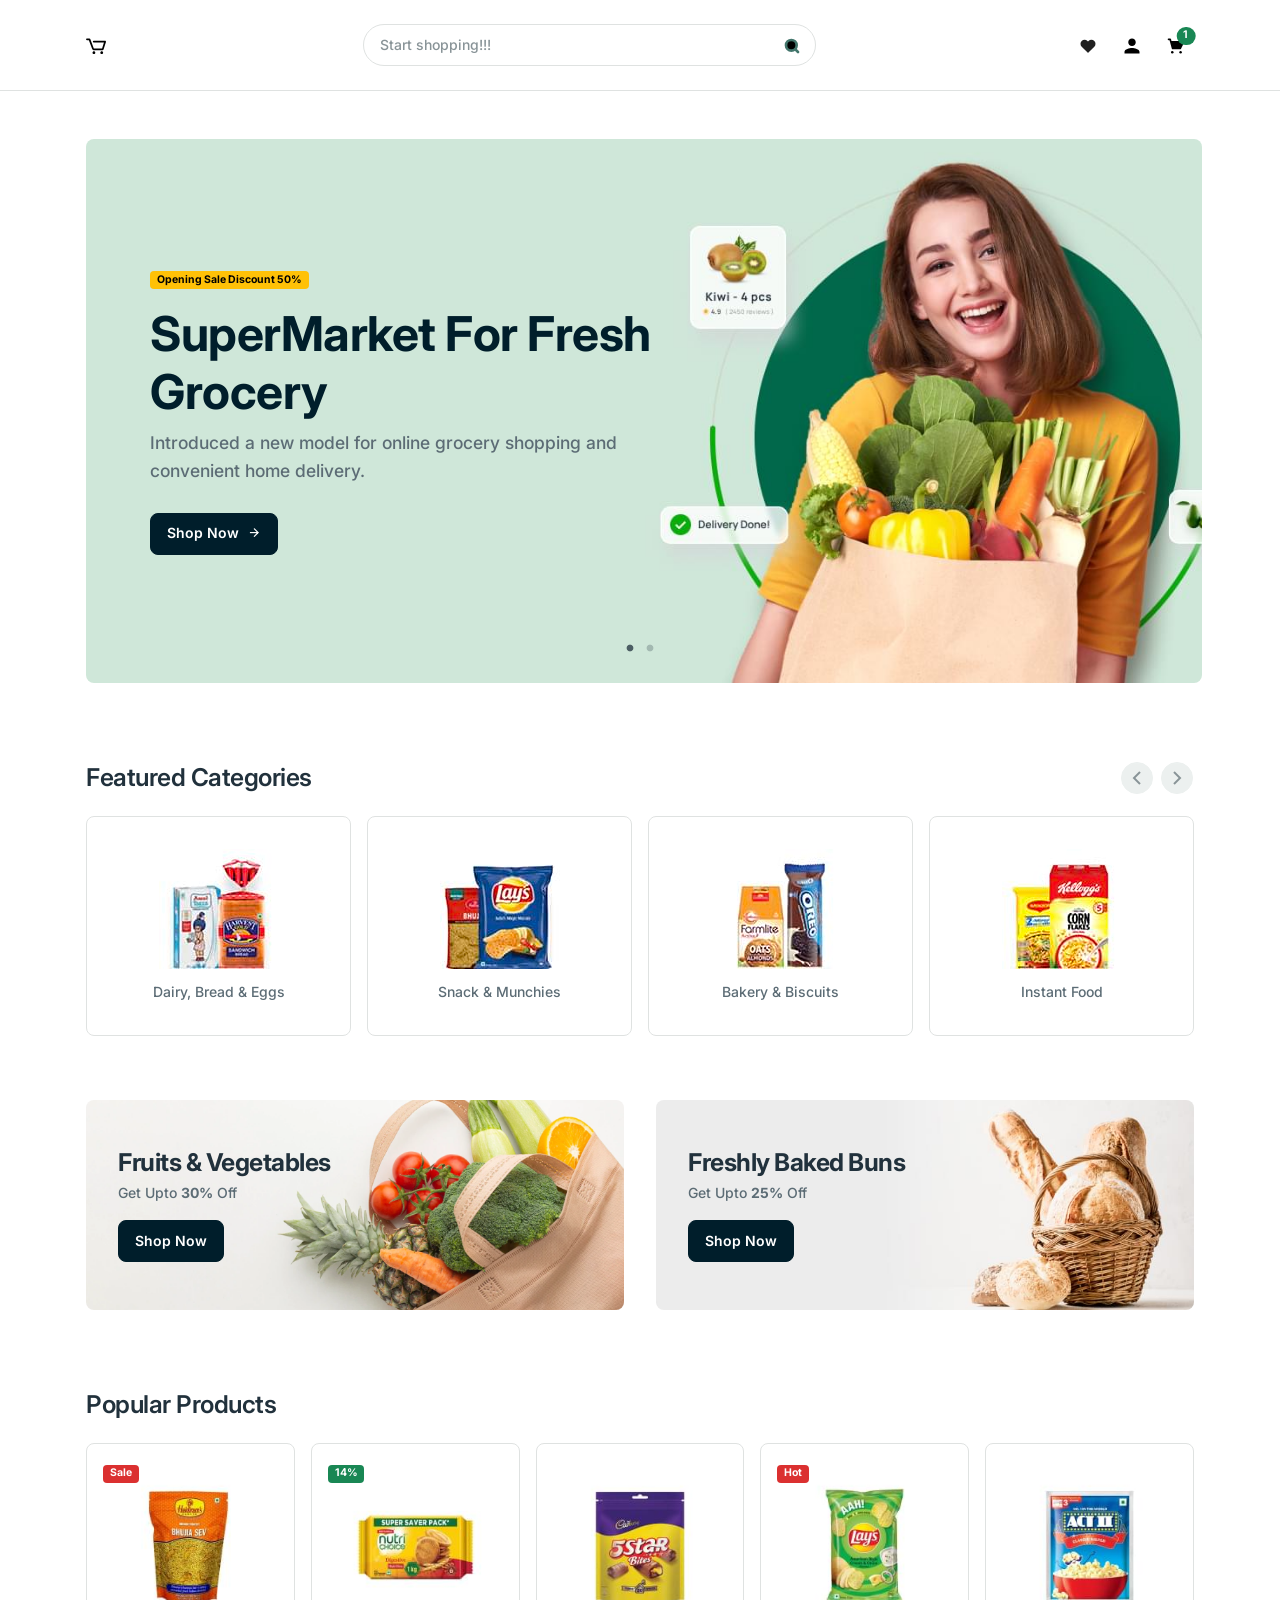
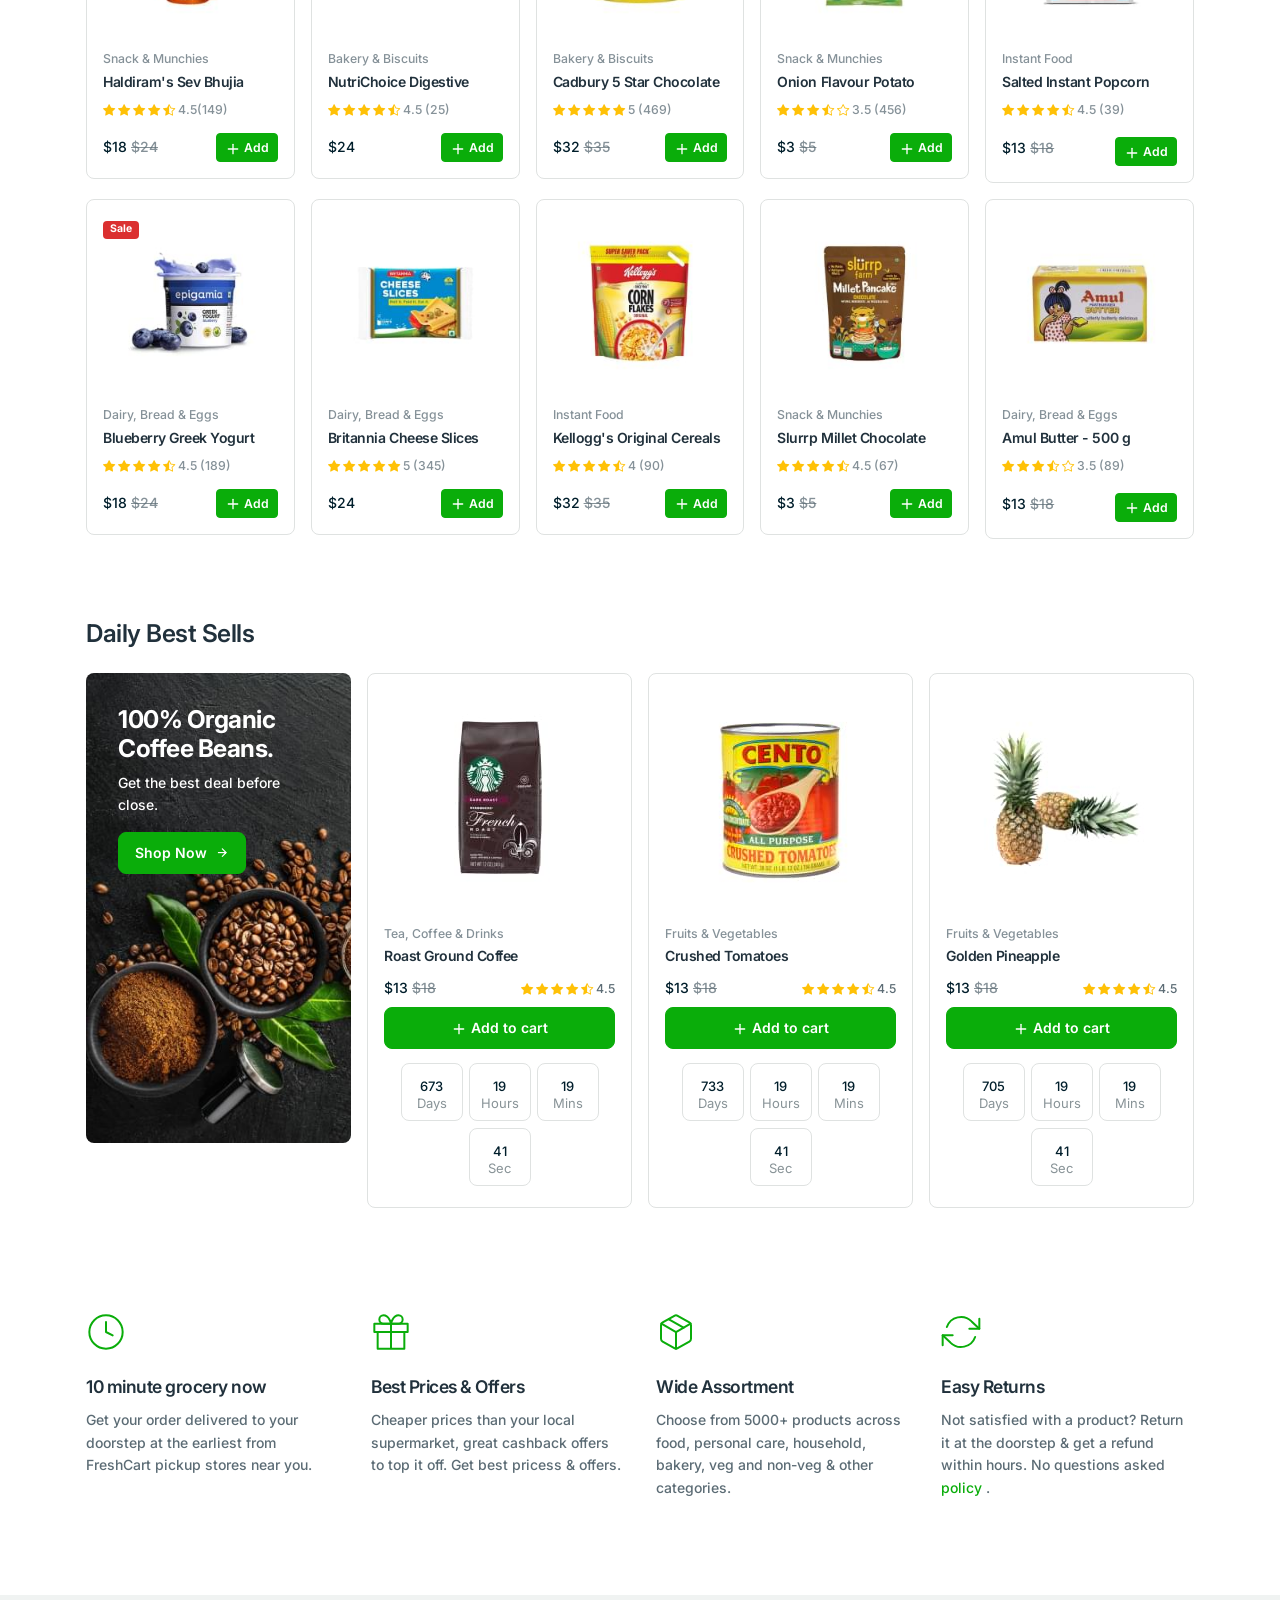
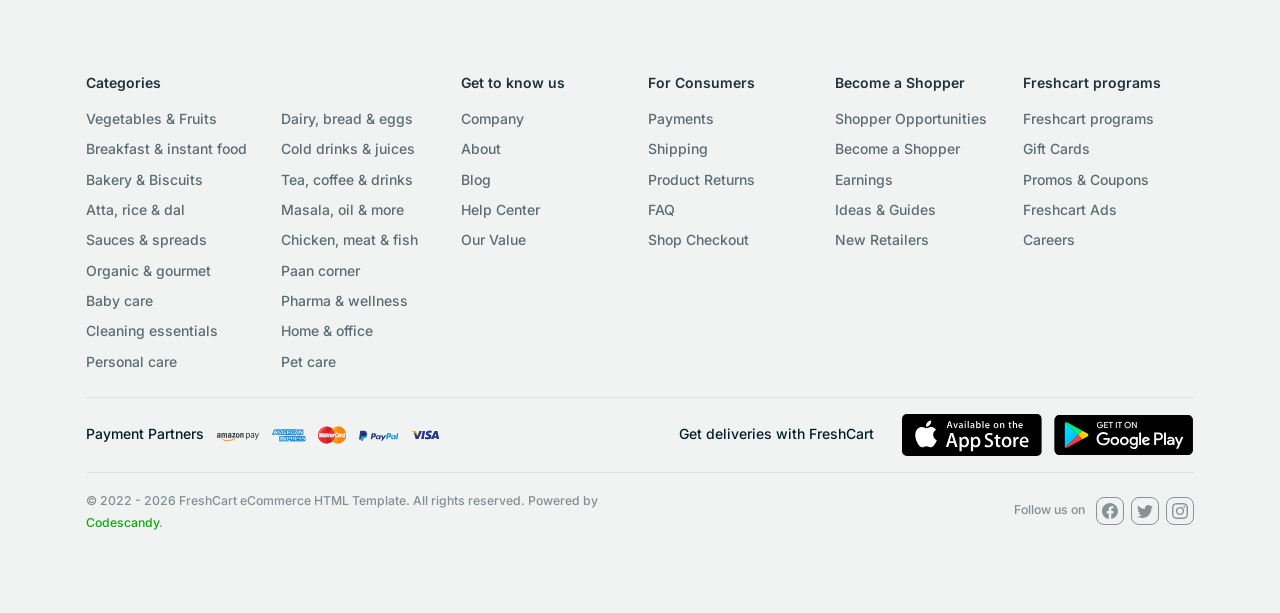
==== index.html @ 6b619b8f "#2" ====
<!DOCTYPE html>
<html lang="en">

<head>
    <!-- Required meta tags -->
    <meta charset="utf-8">
    <meta name="viewport" content="width=device-width, initial-scale=1, shrink-to-fit=no">
    <meta content="Codescandy" name="author">
    <title>eComm</title>

    <link href="./assets/libs/slick-carousel/slick/slick.css" rel="stylesheet" />
    <link href="./assets/libs/slick-carousel/slick/slick-theme.css" rel="stylesheet" />
    <link href="./assets/libs/tiny-slider/dist/tiny-slider.css" rel="stylesheet" />

    <!-- Favicon icon-->
    <link rel="shortcut icon" type="image/x-icon" href="./assets/images/favicon/favicon.ico">


    <!-- Libs CSS -->
    <link href="./assets/libs/bootstrap-icons/font/bootstrap-icons.min.css" rel="stylesheet">
    <link href="./assets/libs/feather-webfont/dist/feather-icons.css" rel="stylesheet">
    <link href="./assets/libs/simplebar/dist/simplebar.min.css" rel="stylesheet">


    <!-- Theme CSS -->
    <link rel="stylesheet" href="./assets/css/theme.min.css">
    <script async src="https://www.googletagmanager.com/gtag/js?id=G-M8S4MT3EYG"></script>
    <script>
        window.dataLayer = window.dataLayer || [];

        function gtag() {
            dataLayer.push(arguments);
        }
        gtag("js", new Date());

        gtag("config", "G-M8S4MT3EYG");
    </script>
    <script type="text/javascript">
        (function(c, l, a, r, i, t, y) {
            c[a] =
                c[a] ||
                function() {
                    (c[a].q = c[a].q || []).push(arguments);
                };
            t = l.createElement(r);
            t.async = 1;
            t.src = "https://www.clarity.ms/tag/" + i;
            y = l.getElementsByTagName(r)[0];
            y.parentNode.insertBefore(t, y);
        })(window, document, "clarity", "script", "kuc8w5o9nt");
    </script>

</head>
<body>
    <!-- navigation bar - start  -->
    <div class="border-bottom">
        <div class="py-6">
            <div class="container">
                <div class="row w-100 align-items-center gx-lg-2 gx-0">
                    <div class="col-xxl-2 col-lg-3 col-md-6 col-5">
                        <a class="navbar-brand d-none d-lg-block" href="./index.html">
						<img src="./assets/images/logo/freshcart-logo.svg" height="20" width="20" alt="eComm site Logo" />
					</a>
                        <div class="d-flex justify-content-between w-100 d-lg-none">
                            <a class="navbar-brand" href="./index.html">
							<img src="./assets/images/logo/freshcart-logo.svg" height="20" width="20"  alt="eCommerce HTML Template" />
						</a>
                        </div>
                    </div>
                    <div class="col-xxl-5 col-lg-5 d-none d-lg-block ">
                        <form action="#">
                            <div class="input-group">
                                <input class="form-control rounded-pill" type="search" placeholder="Start shopping!!!" />
                                <span class="input-group-append">
								<button class="btn  ms-n10 rounded-0 rounded-pill" type="button">
									<svg
										xmlns="http://www.w3.org/2000/svg"
										width="16"
										height="16"
										viewBox="0 0 24 24"
										fill="43766c"
										stroke="#43766c"
										stroke-width="4"
										stroke-linecap="round"
										stroke-linejoin="round"
										class="feather feather-search"
									>
										<circle cx="11" cy="11" r="8"></circle>
										<line x1="21" y1="21" x2="16.65" y2="16.65"></line>
									</svg>
								</button>
							</span>
                            </div>
                        </form>
                    </div>
                    <div class="col-md-2 col-xxl-3 d-none d-lg-block">
                        <!-- Button trigger modal -->
                        
                    </div>
                    
                    <div class="col-lg-2 col-xxl-2 text-end col-md-6 col-7">
                        <div class="list-inline">
                            <div class="list-inline-item me-5">
                                <a href="#!" >
                                    <img src="assets/images/icons/wishlist.svg" alt="">
							</a>
                            </div>
                            <div class="list-inline-item me-5">
                                <a href="#!" class="text-muted" data-bs-toggle="modal" data-bs-target="#offcanvasExample">
								<img src="assets/images/icons/user-profile.svg" width="20" alt="user-profile">
							</a>
                            </div>
                            <div class="list-inline-item me-5 me-lg-0">
                                <a class="text-muted position-relative" data-bs-toggle="offcanvas" data-bs-target="#offcanvasRight" href="#offcanvasExample" role="button" aria-controls="offcanvasRight">
                                    <img src="assets/images/icons/cart.svg" width="20" alt="">
								<span class="position-absolute top-0 start-100 translate-middle badge rounded-pill bg-success">
									1
									<span class="visually-hidden">unread messages</span>
								</span>
							</a>
                            </div>
                            <div class="list-inline-item d-inline-block d-lg-none">
							<!-- Button -->
							<button class="navbar-toggler collapsed" type="button" data-bs-toggle="offcanvas" data-bs-target="#navbar-default" aria-controls="navbar-default" aria-label="Toggle navigation">
								<svg xmlns="http://www.w3.org/2000/svg" width="20" height="20" viewBox="0 0 24 24" id="search"><path fill="#200E32" d="M15.6207067,15.6542822 C16.0072308,15.270377 16.6268293,15.270377 17.0133534,15.6542822 L17.0133534,15.6542822 L19.5680176,17.7164156 L19.6123694,17.7164156 C20.1292102,18.2388171 20.1292102,19.0857973 19.6123694,19.6081989 C19.0955285,20.1306004 18.2575639,20.1306004 17.7407231,19.6081989 L17.7407231,19.6081989 L15.6207067,17.1784678 L15.5402577,17.0876967 C15.390397,16.8980019 15.3076306,16.6615115 15.3076306,16.416375 C15.3076306,16.1303824 15.4202849,15.8561581 15.6207067,15.6542822 Z M8.57763961,-7.10542736e-15 C10.8525711,-7.10542736e-15 13.0343273,0.913436016 14.6429467,2.53936255 C16.2515662,4.16528909 17.1552792,6.37051871 17.1552792,8.66992606 C17.1552792,13.458194 13.3149392,17.3398521 8.57763961,17.3398521 C3.84034006,17.3398521 2.13162821e-14,13.458194 2.13162821e-14,8.66992606 C2.13162821e-14,3.88165812 3.84034006,-7.10542736e-15 8.57763961,-7.10542736e-15 Z" transform="translate(2 2)"></path></svg>
							</button>
						</div>
                            
                        </div>
                    </div>
                </div>
            </div>
        </div>

        
    </div>
    <nav class="navbar navbar-expand-lg navbar-light navbar-default py-0 pb-lg-4" aria-label="Offcanvas navbar large">
		<div class="container">
			<div class="offcanvas offcanvas-start hide" tabindex="-1" id="navbar-default" aria-labelledby="navbar-defaultLabel" aria-modal="true" role="dialog">
				<div class="offcanvas-header pb-1">
					<a href="./index.html"><img src="../assets/images/logo/freshcart-logo.svg" width="20" alt="eCommsite"></a>
					<button type="button" class="btn-close" data-bs-dismiss="offcanvas" aria-label="Close"></button>
				</div>
				<div class="offcanvas-body">
					<div class="d-block d-lg-none mb-4">
						<form action="#">
							<div class="input-group">
								<input class="form-control rounded-pill " type="search" placeholder="Start your search!!" style="text-align: center;">
								<span class="input-group-append">
									<button class="btn  ms-n10 rounded-pill rounded-pill" type="button">
										<svg xmlns="http://www.w3.org/2000/svg" width="16" height="16" viewBox="0 0 24 24" fill="currentColor" stroke="currentColor" stroke-width="4" stroke-linecap="round" stroke-linejoin="round" class="feather feather-search">
											<circle cx="11" cy="11" r="8"></circle>
											<line x1="21" y1="21" x2="16.65" y2="16.65"></line>
										</svg>
									</button>
								</span>
							</div>
						</form>
						
					</div>
					
				</div>
			</div>
	</nav>
    <!-- Modal -->

    <!-- Shop Cart -->  

    <div class="offcanvas offcanvas-end" tabindex="-1" id="offcanvasRight" aria-labelledby="offcanvasRightLabel">
        <div class="offcanvas-header border-bottom">
            <div class="text-start">
                <h6 id="offcanvasRightLabel" class="mb-0 fs-4">Your Cart!</h6>
            </div>
            <button type="button" class="btn-close text-reset" data-bs-dismiss="offcanvas" aria-label="Close"></button>
        </div>
        <div class="offcanvas-body">
            <div>
               
                <ul class="list-group list-group-flush">
                    <!-- list group -->
                    <li class="list-group-item  border-bottom" style="padding-left: 35%;">
                            <div class="text-start">
                                <h6>wow! Such empty !! <img src="assets/images/icons/empty.svg" width="16" alt=""></h6>
                               
                            </div>
                        
                    </li>
                </ul>
                <!-- btn -->
                <div class="d-flex justify-content-between mt-4" style="padding-left: 35%;">
                    <a href="#!"  class="btn btn-primary" style="background-color: #43766c;" >Continue Shopping</a>
                </div>
            </div>
        </div>
    </div>
   
    
    <script src="./assets/js/vendors/validation.js"></script>

    <main>
        <section class="mt-8">
            <div class="container">
                <div class="hero-slider">
                    <div style="background: url(./assets/images/slider/slide-1.jpg) no-repeat; background-size: cover; border-radius: 0.5rem; background-position: center">
                        <div class="ps-lg-12 py-lg-16 col-xxl-5 col-md-7 py-14 px-8 text-xs-center">
                            <span class="badge text-bg-warning">Opening Sale Discount 50%</span>

                            <h2 class="text-dark display-5 fw-bold mt-4">SuperMarket For Fresh Grocery</h2>
                            <p class="lead">Introduced a new model for online grocery shopping and convenient home delivery.</p>
                            <a href="#!" class="btn btn-dark mt-3">
                           Shop Now
                           <i class="feather-icon icon-arrow-right ms-1"></i>
                        </a>
                        </div>
                    </div>
                    <div style="background: url(./assets/images/slider/slider-2.jpg) no-repeat; background-size: cover; border-radius: 0.5rem; background-position: center">
                        <div class="ps-lg-12 py-lg-16 col-xxl-5 col-md-7 py-14 px-8 text-xs-center">
                            <span class="badge text-bg-warning">Free Shipping - orders over $100</span>
                            <h2 class="text-dark display-5 fw-bold mt-4">
                                Free Shipping on
                                <br /> orders over
                                <span class="text-primary">$100</span>
                            </h2>
                            <p class="lead">Free Shipping to First-Time Customers Only, After promotions and discounts are applied.</p>
                            <a href="#!" class="btn btn-dark mt-3">
                           Shop Now
                           <i class="feather-icon icon-arrow-right ms-1"></i>
                        </a>
                        </div>
                    </div>
                </div>
            </div>
        </section>

        <!-- Category Section Start-->
        <section class="mb-lg-10 mt-lg-14 my-8">
            <div class="container">
                <div class="row">
                    <div class="col-12 mb-6">
                        <h3 class="mb-0">Featured Categories</h3>
                    </div>
                </div>
                <div class="category-slider">
                    <div class="item">
                        <a href="../pages/shop-grid.html" class="text-decoration-none text-inherit">
                            <div class="card card-product mb-lg-4">
                                <div class="card-body text-center py-8">
                                    <img src="assets/images/category/category-dairy-bread-eggs.jpg" alt="Grocery Ecommerce Template" class="mb-3 img-fluid" />
                                    <div class="text-truncate">Dairy, Bread & Eggs</div>
                                </div>
                            </div>
                        </a>
                    </div>
                    <div class="item">
                        <a href="../pages/shop-grid.html" class="text-decoration-none text-inherit">
                            <div class="card card-product mb-lg-4">
                                <div class="card-body text-center py-8">
                                    <img src="assets/images/category/category-snack-munchies.jpg" alt="Grocery Ecommerce Template" class="mb-3" />
                                    <div class="text-truncate">Snack & Munchies</div>
                                </div>
                            </div>
                        </a>
                    </div>
                    <div class="item">
                        <a href="../pages/shop-grid.html" class="text-decoration-none text-inherit">
                            <div class="card card-product mb-lg-4">
                                <div class="card-body text-center py-8">
                                    <img src="assets/images/category/category-bakery-biscuits.jpg" alt="Grocery Ecommerce Template" class="mb-3" />
                                    <div class="text-truncate">Bakery & Biscuits</div>
                                </div>
                            </div>
                        </a>
                    </div>
                    <div class="item">
                        <a href="../pages/shop-grid.html" class="text-decoration-none text-inherit">
                            <div class="card card-product mb-lg-4">
                                <div class="card-body text-center py-8">
                                    <img src="assets/images/category/category-instant-food.jpg" alt="Grocery Ecommerce Template" class="mb-3" />
                                    <div class="text-truncate">Instant Food</div>
                                </div>
                            </div>
                        </a>
                    </div>
                    <div class="item">
                        <a href="../pages/shop-grid.html" class="text-decoration-none text-inherit">
                            <div class="card card-product mb-lg-4">
                                <div class="card-body text-center py-8">
                                    <img src="assets/images/category/category-tea-coffee-drinks.jpg" alt="Grocery Ecommerce Template" class="mb-3" />
                                    <div class="text-truncate">Tea, Coffee & Drinks</div>
                                </div>
                            </div>
                        </a>
                    </div>
                    <div class="item">
                        <a href="../pages/shop-grid.html" class="text-decoration-none text-inherit">
                            <div class="card card-product mb-lg-4">
                                <div class="card-body text-center py-8">
                                    <img src="assets/images/category/category-atta-rice-dal.jpg" alt="Grocery Ecommerce Template" class="mb-3" />
                                    <div class="text-truncate">Atta, Rice & Dal</div>
                                </div>
                            </div>
                        </a>
                    </div>

                    <div class="item">
                        <a href="../pages/shop-grid.html" class="text-decoration-none text-inherit">
                            <div class="card card-product mb-lg-4">
                                <div class="card-body text-center py-8">
                                    <img src="assets/images/category/category-baby-care.jpg" alt="Grocery Ecommerce Template" class="mb-3" />
                                    <div class="text-truncate">Baby Care</div>
                                </div>
                            </div>
                        </a>
                    </div>
                    <div class="item">
                        <a href="../pages/shop-grid.html" class="text-decoration-none text-inherit">
                            <div class="card card-product mb-lg-4">
                                <div class="card-body text-center py-8">
                                    <img src="assets/images/category/category-chicken-meat-fish.jpg" alt="Grocery Ecommerce Template" class="mb-3" />
                                    <div class="text-truncate">Chicken, Meat & Fish</div>
                                </div>
                            </div>
                        </a>
                    </div>
                    <div class="item">
                        <a href="../pages/shop-grid.html" class="text-decoration-none text-inherit">
                            <div class="card card-product mb-lg-4">
                                <div class="card-body text-center py-8">
                                    <img src="assets/images/category/category-cleaning-essentials.jpg" alt="Grocery Ecommerce Template" class="mb-3" />
                                    <div class="text-truncate">Cleaning Essentials</div>
                                </div>
                            </div>
                        </a>
                    </div>
                    <div class="item">
                        <a href="../pages/shop-grid.html" class="text-decoration-none text-inherit">
                            <div class="card card-product mb-lg-4">
                                <div class="card-body text-center py-8">
                                    <img src="assets/images/category/category-pet-care.jpg" alt="Grocery Ecommerce Template" class="mb-3" />
                                    <div class="text-truncate">Pet Care</div>
                                </div>
                            </div>
                        </a>
                    </div>
                </div>
            </div>
        </section>
        <!-- Category Section End-->
        <section>
            <div class="container">
                <div class="row">
                    <div class="col-12 col-md-6 mb-3 mb-lg-0">
                        <div>
                            <div class="py-10 px-8 rounded" style="background: url(./assets/images/banner/grocery-banner.png) no-repeat; background-size: cover; background-position: center">
                                <div>
                                    <h3 class="fw-bold mb-1">Fruits & Vegetables</h3>
                                    <p class="mb-4">
                                        Get Upto
                                        <span class="fw-bold">30%</span> Off
                                    </p>
                                    <a href="#!" class="btn btn-dark">Shop Now</a>
                                </div>
                            </div>
                        </div>
                    </div>
                    <div class="col-12 col-md-6">
                        <div>
                            <div class="py-10 px-8 rounded" style="background: url(./assets/images/banner/grocery-banner-2.jpg) no-repeat; background-size: cover; background-position: center">
                                <div>
                                    <h3 class="fw-bold mb-1">Freshly Baked Buns</h3>
                                    <p class="mb-4">
                                        Get Upto
                                        <span class="fw-bold">25%</span> Off
                                    </p>
                                    <a href="#!" class="btn btn-dark">Shop Now</a>
                                </div>
                            </div>
                        </div>
                    </div>
                </div>
            </div>
        </section>
        <!-- Popular Products Start-->
        <section class="my-lg-14 my-8">
            <div class="container">
                <div class="row">
                    <div class="col-12 mb-6">
                        <h3 class="mb-0">Popular Products</h3>
                    </div>
                </div>

                <div class="row g-4 row-cols-lg-5 row-cols-2 row-cols-md-3">
                    <div class="col">
                        <div class="card card-product">
                            <div class="card-body">
                                <div class="text-center position-relative">
                                    <div class="position-absolute top-0 start-0">
                                        <span class="badge bg-danger">Sale</span>
                                    </div>
                                    <a href="#!"><img src="assets/images/products/product-img-1.jpg" alt="Grocery Ecommerce Template" class="mb-3 img-fluid" /></a>

                                    <div class="card-product-action">
                                        <a href="#!" class="btn-action" data-bs-toggle="modal" data-bs-target="#quickViewModal">
                                    <i class="bi bi-eye" data-bs-toggle="tooltip" data-bs-html="true" title="Quick View"></i>
                                 </a>
                                        <a href="#!" class="btn-action" data-bs-toggle="tooltip" data-bs-html="true" title="Wishlist"><i class="bi bi-heart"></i></a>
                                        <a href="#!" class="btn-action" data-bs-toggle="tooltip" data-bs-html="true" title="Compare"><i class="bi bi-arrow-left-right"></i></a>
                                    </div>
                                </div>
                                <div class="text-small mb-1">
                                    <a href="#!" class="text-decoration-none text-muted"><small>Snack & Munchies</small></a>
                                </div>
                                <h2 class="fs-6"><a href="./pages/shop-single.html" class="text-inherit text-decoration-none">Haldiram's Sev Bhujia</a></h2>
                                <div>
                                    <small class="text-warning">
                                 <i class="bi bi-star-fill"></i>
                                 <i class="bi bi-star-fill"></i>
                                 <i class="bi bi-star-fill"></i>
                                 <i class="bi bi-star-fill"></i>
                                 <i class="bi bi-star-half"></i>
                              </small>
                                    <span class="text-muted small">4.5(149)</span>
                                </div>
                                <div class="d-flex justify-content-between align-items-center mt-3">
                                    <div>
                                        <span class="text-dark">$18</span>
                                        <span class="text-decoration-line-through text-muted">$24</span>
                                    </div>
                                    <div>
                                        <a href="#!" class="btn btn-primary btn-sm">
                                    <svg
                                       xmlns="http://www.w3.org/2000/svg"
                                       width="16"
                                       height="16"
                                       viewBox="0 0 24 24"
                                       fill="none"
                                       stroke="currentColor"
                                       stroke-width="2"
                                       stroke-linecap="round"
                                       stroke-linejoin="round"
                                       class="feather feather-plus">
                                       <line x1="12" y1="5" x2="12" y2="19"></line>
                                       <line x1="5" y1="12" x2="19" y2="12"></line>
                                    </svg>
                                    Add
                                 </a>
                                    </div>
                                </div>
                            </div>
                        </div>
                    </div>
                    <div class="col">
                        <div class="card card-product">
                            <div class="card-body">
                                <div class="text-center position-relative">
                                    <div class="position-absolute top-0 start-0">
                                        <span class="badge bg-success">14%</span>
                                    </div>
                                    <a href="./pages/shop-single.html"><img src="assets/images/products/product-img-2.jpg" alt="Grocery Ecommerce Template" class="mb-3 img-fluid" /></a>
                                    <div class="card-product-action">
                                        <a href="#!" class="btn-action" data-bs-toggle="modal" data-bs-target="#quickViewModal">
                                    <i class="bi bi-eye" data-bs-toggle="tooltip" data-bs-html="true" title="Quick View"></i>
                                 </a>
                                        <a href="../pages/shop-wishlist.html" class="btn-action" data-bs-toggle="tooltip" data-bs-html="true" title="Wishlist"><i class="bi bi-heart"></i></a>
                                        <a href="#!" class="btn-action" data-bs-toggle="tooltip" data-bs-html="true" title="Compare"><i class="bi bi-arrow-left-right"></i></a>
                                    </div>
                                </div>
                                <div class="text-small mb-1">
                                    <a href="#!" class="text-decoration-none text-muted"><small>Bakery & Biscuits</small></a>
                                </div>
                                <h2 class="fs-6"><a href="./pages/shop-single.html" class="text-inherit text-decoration-none">NutriChoice Digestive</a></h2>
                                <div class="text-warning">
                                    <small>
                                 <i class="bi bi-star-fill"></i>
                                 <i class="bi bi-star-fill"></i>
                                 <i class="bi bi-star-fill"></i>
                                 <i class="bi bi-star-fill"></i>
                                 <i class="bi bi-star-half"></i>
                              </small>
                                    <span class="text-muted small">4.5 (25)</span>
                                </div>
                                <div class="d-flex justify-content-between align-items-center mt-3">
                                    <div><span class="text-dark">$24</span></div>
                                    <div>
                                        <a href="#!" class="btn btn-primary btn-sm">
                                    <svg
                                       xmlns="http://www.w3.org/2000/svg"
                                       width="16"
                                       height="16"
                                       viewBox="0 0 24 24"
                                       fill="none"
                                       stroke="currentColor"
                                       stroke-width="2"
                                       stroke-linecap="round"
                                       stroke-linejoin="round"
                                       class="feather feather-plus">
                                       <line x1="12" y1="5" x2="12" y2="19"></line>
                                       <line x1="5" y1="12" x2="19" y2="12"></line>
                                    </svg>
                                    Add
                                 </a>
                                    </div>
                                </div>
                            </div>
                        </div>
                    </div>
                    <div class="col">
                        <div class="card card-product">
                            <div class="card-body">
                                <div class="text-center position-relative">
                                    <a href="./pages/shop-single.html"><img src="assets/images/products/product-img-3.jpg" alt="Grocery Ecommerce Template" class="mb-3 img-fluid" /></a>
                                    <div class="card-product-action">
                                        <a href="#!" class="btn-action" data-bs-toggle="modal" data-bs-target="#quickViewModal">
                                    <i class="bi bi-eye" data-bs-toggle="tooltip" data-bs-html="true" title="Quick View"></i>
                                 </a>
                                        <a href="../pages/shop-wishlist.html" class="btn-action" data-bs-toggle="tooltip" data-bs-html="true" title="Wishlist"><i class="bi bi-heart"></i></a>
                                        <a href="#!" class="btn-action" data-bs-toggle="tooltip" data-bs-html="true" title="Compare"><i class="bi bi-arrow-left-right"></i></a>
                                    </div>
                                </div>
                                <div class="text-small mb-1">
                                    <a href="#!" class="text-decoration-none text-muted"><small>Bakery & Biscuits</small></a>
                                </div>
                                <h2 class="fs-6"><a href="./pages/shop-single.html" class="text-inherit text-decoration-none">Cadbury 5 Star Chocolate</a></h2>
                                <div class="text-warning">
                                    <small>
                                 <i class="bi bi-star-fill"></i>
                                 <i class="bi bi-star-fill"></i>
                                 <i class="bi bi-star-fill"></i>
                                 <i class="bi bi-star-fill"></i>
                                 <i class="bi bi-star-fill"></i>
                              </small>
                                    <span class="text-muted small">5 (469)</span>
                                </div>
                                <div class="d-flex justify-content-between align-items-center mt-3">
                                    <div>
                                        <span class="text-dark">$32</span>
                                        <span class="text-decoration-line-through text-muted">$35</span>
                                    </div>
                                    <div>
                                        <a href="#!" class="btn btn-primary btn-sm">
                                    <svg
                                       xmlns="http://www.w3.org/2000/svg"
                                       width="16"
                                       height="16"
                                       viewBox="0 0 24 24"
                                       fill="none"
                                       stroke="currentColor"
                                       stroke-width="2"
                                       stroke-linecap="round"
                                       stroke-linejoin="round"
                                       class="feather feather-plus">
                                       <line x1="12" y1="5" x2="12" y2="19"></line>
                                       <line x1="5" y1="12" x2="19" y2="12"></line>
                                    </svg>
                                    Add
                                 </a>
                                    </div>
                                </div>
                            </div>
                        </div>
                    </div>
                    <div class="col">
                        <div class="card card-product">
                            <div class="card-body">
                                <div class="text-center position-relative">
                                    <a href="./pages/shop-single.html"><img src="assets/images/products/product-img-4.jpg" alt="Grocery Ecommerce Template" class="mb-3 img-fluid" /></a>
                                    <div class="card-product-action">
                                        <a href="#!" class="btn-action" data-bs-toggle="modal" data-bs-target="#quickViewModal">
                                    <i class="bi bi-eye" data-bs-toggle="tooltip" data-bs-html="true" title="Quick View"></i>
                                 </a>
                                        <a href="../pages/shop-wishlist.html" class="btn-action" data-bs-toggle="tooltip" data-bs-html="true" title="Wishlist"><i class="bi bi-heart"></i></a>
                                        <a href="#!" class="btn-action" data-bs-toggle="tooltip" data-bs-html="true" title="Compare"><i class="bi bi-arrow-left-right"></i></a>
                                    </div>
                                    <div class="position-absolute top-0 start-0">
                                        <span class="badge bg-danger">Hot</span>
                                    </div>
                                </div>
                                <div class="text-small mb-1">
                                    <a href="#!" class="text-decoration-none text-muted"><small>Snack & Munchies</small></a>
                                </div>
                                <h2 class="fs-6"><a href="./pages/shop-single.html" class="text-inherit text-decoration-none">Onion Flavour Potato</a></h2>
                                <div class="text-warning">
                                    <small>
                                 <i class="bi bi-star-fill"></i>
                                 <i class="bi bi-star-fill"></i>
                                 <i class="bi bi-star-fill"></i>
                                 <i class="bi bi-star-half"></i>
                                 <i class="bi bi-star"></i>
                              </small>
                                    <span class="text-muted small">3.5 (456)</span>
                                </div>
                                <div class="d-flex justify-content-between align-items-center mt-3">
                                    <div>
                                        <span class="text-dark">$3</span>
                                        <span class="text-decoration-line-through text-muted">$5</span>
                                    </div>
                                    <div>
                                        <a href="#!" class="btn btn-primary btn-sm">
                                    <svg
                                       xmlns="http://www.w3.org/2000/svg"
                                       width="16"
                                       height="16"
                                       viewBox="0 0 24 24"
                                       fill="none"
                                       stroke="currentColor"
                                       stroke-width="2"
                                       stroke-linecap="round"
                                       stroke-linejoin="round"
                                       class="feather feather-plus">
                                       <line x1="12" y1="5" x2="12" y2="19"></line>
                                       <line x1="5" y1="12" x2="19" y2="12"></line>
                                    </svg>
                                    Add
                                 </a>
                                    </div>
                                </div>
                            </div>
                        </div>
                    </div>
                    <div class="col">
                        <div class="card card-product">
                            <div class="card-body">
                                <div class="text-center position-relative">
                                    <a href="./pages/shop-single.html"><img src="assets/images/products/product-img-5.jpg" alt="Grocery Ecommerce Template" class="mb-3 img-fluid" /></a>
                                    <div class="card-product-action">
                                        <a href="#!" class="btn-action" data-bs-toggle="modal" data-bs-target="#quickViewModal">
                                    <i class="bi bi-eye" data-bs-toggle="tooltip" data-bs-html="true" title="Quick View"></i>
                                 </a>
                                        <a href="../pages/shop-wishlist.html" class="btn-action" data-bs-toggle="tooltip" data-bs-html="true" title="Wishlist"><i class="bi bi-heart"></i></a>
                                        <a href="#!" class="btn-action" data-bs-toggle="tooltip" data-bs-html="true" title="Compare"><i class="bi bi-arrow-left-right"></i></a>
                                    </div>
                                </div>
                                <div class="text-small mb-1">
                                    <a href="#!" class="text-decoration-none text-muted"><small>Instant Food</small></a>
                                </div>
                                <h2 class="fs-6"><a href="./pages/shop-single.html" class="text-inherit text-decoration-none">Salted Instant Popcorn</a></h2>
                                <div class="text-warning">
                                    <small>
                                 <i class="bi bi-star-fill"></i>
                                 <i class="bi bi-star-fill"></i>
                                 <i class="bi bi-star-fill"></i>
                                 <i class="bi bi-star-fill"></i>
                                 <i class="bi bi-star-half"></i>
                              </small>
                                    <span class="text-muted small">4.5 (39)</span>
                                </div>
                                <div class="d-flex justify-content-between mt-4">
                                    <div>
                                        <span class="text-dark">$13</span>
                                        <span class="text-decoration-line-through text-muted">$18</span>
                                    </div>
                                    <div>
                                        <a href="#!" class="btn btn-primary btn-sm">
                                    <svg
                                       xmlns="http://www.w3.org/2000/svg"
                                       width="16"
                                       height="16"
                                       viewBox="0 0 24 24"
                                       fill="none"
                                       stroke="currentColor"
                                       stroke-width="2"
                                       stroke-linecap="round"
                                       stroke-linejoin="round"
                                       class="feather feather-plus">
                                       <line x1="12" y1="5" x2="12" y2="19"></line>
                                       <line x1="5" y1="12" x2="19" y2="12"></line>
                                    </svg>
                                    Add
                                 </a>
                                    </div>
                                </div>
                            </div>
                        </div>
                    </div>
                    <div class="col">
                        <div class="card card-product">
                            <div class="card-body">
                                <div class="text-center position-relative">
                                    <div class="position-absolute top-0 start-0">
                                        <span class="badge bg-danger">Sale</span>
                                    </div>
                                    <a href="#!"><img src="assets/images/products/product-img-6.jpg" alt="Grocery Ecommerce Template" class="mb-3 img-fluid" /></a>
                                    <div class="card-product-action">
                                        <a href="#!" class="btn-action" data-bs-toggle="modal" data-bs-target="#quickViewModal">
                                    <i class="bi bi-eye" data-bs-toggle="tooltip" data-bs-html="true" title="Quick View"></i>
                                 </a>
                                        <a href="../pages/shop-wishlist.html" class="btn-action" data-bs-toggle="tooltip" data-bs-html="true" title="Wishlist"><i class="bi bi-heart"></i></a>
                                        <a href="#!" class="btn-action" data-bs-toggle="tooltip" data-bs-html="true" title="Compare"><i class="bi bi-arrow-left-right"></i></a>
                                    </div>
                                </div>
                                <div class="text-small mb-1">
                                    <a href="#!" class="text-decoration-none text-muted"><small>Dairy, Bread & Eggs</small></a>
                                </div>
                                <h2 class="fs-6"><a href="./pages/shop-single.html" class="text-inherit text-decoration-none">Blueberry Greek Yogurt</a></h2>
                                <div>
                                    <small class="text-warning">
                                 <i class="bi bi-star-fill"></i>
                                 <i class="bi bi-star-fill"></i>
                                 <i class="bi bi-star-fill"></i>
                                 <i class="bi bi-star-fill"></i>
                                 <i class="bi bi-star-half"></i>
                              </small>
                                    <span class="text-muted small">4.5 (189)</span>
                                </div>
                                <div class="d-flex justify-content-between align-items-center mt-3">
                                    <div>
                                        <span class="text-dark">$18</span>
                                        <span class="text-decoration-line-through text-muted">$24</span>
                                    </div>
                                    <div>
                                        <a href="#!" class="btn btn-primary btn-sm">
                                    <svg
                                       xmlns="http://www.w3.org/2000/svg"
                                       width="16"
                                       height="16"
                                       viewBox="0 0 24 24"
                                       fill="none"
                                       stroke="currentColor"
                                       stroke-width="2"
                                       stroke-linecap="round"
                                       stroke-linejoin="round"
                                       class="feather feather-plus">
                                       <line x1="12" y1="5" x2="12" y2="19"></line>
                                       <line x1="5" y1="12" x2="19" y2="12"></line>
                                    </svg>
                                    Add
                                 </a>
                                    </div>
                                </div>
                            </div>
                        </div>
                    </div>
                    <div class="col">
                        <div class="card card-product">
                            <div class="card-body">
                                <div class="text-center position-relative">
                                    <a href="./pages/shop-single.html"><img src="assets/images/products/product-img-7.jpg" alt="Grocery Ecommerce Template" class="mb-3 img-fluid" /></a>
                                    <div class="card-product-action">
                                        <a href="#!" class="btn-action" data-bs-toggle="modal" data-bs-target="#quickViewModal">
                                    <i class="bi bi-eye" data-bs-toggle="tooltip" data-bs-html="true" title="Quick View"></i>
                                 </a>
                                        <a href="../pages/shop-wishlist.html" class="btn-action" data-bs-toggle="tooltip" data-bs-html="true" title="Wishlist"><i class="bi bi-heart"></i></a>
                                        <a href="#!" class="btn-action" data-bs-toggle="tooltip" data-bs-html="true" title="Compare"><i class="bi bi-arrow-left-right"></i></a>
                                    </div>
                                </div>
                                <div class="text-small mb-1">
                                    <a href="#!" class="text-decoration-none text-muted"><small>Dairy, Bread & Eggs</small></a>
                                </div>
                                <h2 class="fs-6"><a href="./pages/shop-single.html" class="text-inherit text-decoration-none">Britannia Cheese Slices</a></h2>
                                <div class="text-warning">
                                    <small>
                                 <i class="bi bi-star-fill"></i>
                                 <i class="bi bi-star-fill"></i>
                                 <i class="bi bi-star-fill"></i>
                                 <i class="bi bi-star-fill"></i>
                                 <i class="bi bi-star-fill"></i>
                              </small>
                                    <span class="text-muted small">5 (345)</span>
                                </div>
                                <div class="d-flex justify-content-between align-items-center mt-3">
                                    <div><span class="text-dark">$24</span></div>
                                    <div>
                                        <a href="#!" class="btn btn-primary btn-sm">
                                    <svg
                                       xmlns="http://www.w3.org/2000/svg"
                                       width="16"
                                       height="16"
                                       viewBox="0 0 24 24"
                                       fill="none"
                                       stroke="currentColor"
                                       stroke-width="2"
                                       stroke-linecap="round"
                                       stroke-linejoin="round"
                                       class="feather feather-plus">
                                       <line x1="12" y1="5" x2="12" y2="19"></line>
                                       <line x1="5" y1="12" x2="19" y2="12"></line>
                                    </svg>
                                    Add
                                 </a>
                                    </div>
                                </div>
                            </div>
                        </div>
                    </div>
                    <div class="col">
                        <div class="card card-product">
                            <div class="card-body">
                                <div class="text-center position-relative">
                                    <a href="./pages/shop-single.html"><img src="assets/images/products/product-img-8.jpg" alt="Grocery Ecommerce Template" class="mb-3 img-fluid" /></a>
                                    <div class="card-product-action">
                                        <a href="#!" class="btn-action" data-bs-toggle="modal" data-bs-target="#quickViewModal">
                                    <i class="bi bi-eye" data-bs-toggle="tooltip" data-bs-html="true" title="Quick View"></i>
                                 </a>
                                        <a href="../pages/shop-wishlist.html" class="btn-action" data-bs-toggle="tooltip" data-bs-html="true" title="Wishlist"><i class="bi bi-heart"></i></a>
                                        <a href="#!" class="btn-action" data-bs-toggle="tooltip" data-bs-html="true" title="Compare"><i class="bi bi-arrow-left-right"></i></a>
                                    </div>
                                </div>
                                <div class="text-small mb-1">
                                    <a href="#!" class="text-decoration-none text-muted"><small>Instant Food</small></a>
                                </div>
                                <h2 class="fs-6"><a href="./pages/shop-single.html" class="text-inherit text-decoration-none">Kellogg's Original Cereals</a></h2>
                                <div class="text-warning">
                                    <small>
                                 <i class="bi bi-star-fill"></i>
                                 <i class="bi bi-star-fill"></i>
                                 <i class="bi bi-star-fill"></i>
                                 <i class="bi bi-star-fill"></i>
                                 <i class="bi bi-star-half"></i>
                              </small>
                                    <span class="text-muted small">4 (90)</span>
                                </div>
                                <div class="d-flex justify-content-between align-items-center mt-3">
                                    <div>
                                        <span class="text-dark">$32</span>
                                        <span class="text-decoration-line-through text-muted">$35</span>
                                    </div>
                                    <div>
                                        <a href="#!" class="btn btn-primary btn-sm">
                                    <svg
                                       xmlns="http://www.w3.org/2000/svg"
                                       width="16"
                                       height="16"
                                       viewBox="0 0 24 24"
                                       fill="none"
                                       stroke="currentColor"
                                       stroke-width="2"
                                       stroke-linecap="round"
                                       stroke-linejoin="round"
                                       class="feather feather-plus">
                                       <line x1="12" y1="5" x2="12" y2="19"></line>
                                       <line x1="5" y1="12" x2="19" y2="12"></line>
                                    </svg>
                                    Add
                                 </a>
                                    </div>
                                </div>
                            </div>
                        </div>
                    </div>
                    <div class="col">
                        <div class="card card-product">
                            <div class="card-body">
                                <div class="text-center position-relative">
                                    <a href="./pages/shop-single.html"><img src="assets/images/products/product-img-9.jpg" alt="Grocery Ecommerce Template" class="mb-3 img-fluid" /></a>
                                    <div class="card-product-action">
                                        <a href="#!" class="btn-action" data-bs-toggle="modal" data-bs-target="#quickViewModal">
                                    <i class="bi bi-eye" data-bs-toggle="tooltip" data-bs-html="true" title="Quick View"></i>
                                 </a>
                                        <a href="../pages/shop-wishlist.html" class="btn-action" data-bs-toggle="tooltip" data-bs-html="true" title="Wishlist"><i class="bi bi-heart"></i></a>
                                        <a href="#!" class="btn-action" data-bs-toggle="tooltip" data-bs-html="true" title="Compare"><i class="bi bi-arrow-left-right"></i></a>
                                    </div>
                                </div>
                                <div class="text-small mb-1">
                                    <a href="#!" class="text-decoration-none text-muted"><small>Snack & Munchies</small></a>
                                </div>
                                <h2 class="fs-6"><a href="./pages/shop-single.html" class="text-inherit text-decoration-none">Slurrp Millet Chocolate</a></h2>
                                <div class="text-warning">
                                    <small>
                                 <i class="bi bi-star-fill"></i>
                                 <i class="bi bi-star-fill"></i>
                                 <i class="bi bi-star-fill"></i>
                                 <i class="bi bi-star-fill"></i>
                                 <i class="bi bi-star-half"></i>
                              </small>
                                    <span class="text-muted small">4.5 (67)</span>
                                </div>
                                <div class="d-flex justify-content-between align-items-center mt-3">
                                    <div>
                                        <span class="text-dark">$3</span>
                                        <span class="text-decoration-line-through text-muted">$5</span>
                                    </div>
                                    <div>
                                        <a href="#!" class="btn btn-primary btn-sm">
                                    <svg
                                       xmlns="http://www.w3.org/2000/svg"
                                       width="16"
                                       height="16"
                                       viewBox="0 0 24 24"
                                       fill="none"
                                       stroke="currentColor"
                                       stroke-width="2"
                                       stroke-linecap="round"
                                       stroke-linejoin="round"
                                       class="feather feather-plus">
                                       <line x1="12" y1="5" x2="12" y2="19"></line>
                                       <line x1="5" y1="12" x2="19" y2="12"></line>
                                    </svg>
                                    Add
                                 </a>
                                    </div>
                                </div>
                            </div>
                        </div>
                    </div>
                    <div class="col">
                        <div class="card card-product">
                            <div class="card-body">
                                <div class="text-center position-relative">
                                    <a href="./pages/shop-single.html"><img src="assets/images/products/product-img-10.jpg" alt="Grocery Ecommerce Template" class="mb-3 img-fluid" /></a>
                                    <div class="card-product-action">
                                        <a href="#!" class="btn-action" data-bs-toggle="modal" data-bs-target="#quickViewModal">
                                    <i class="bi bi-eye" data-bs-toggle="tooltip" data-bs-html="true" title="Quick View"></i>
                                 </a>
                                        <a href="../pages/shop-wishlist.html" class="btn-action" data-bs-toggle="tooltip" data-bs-html="true" title="Wishlist"><i class="bi bi-heart"></i></a>
                                        <a href="#!" class="btn-action" data-bs-toggle="tooltip" data-bs-html="true" title="Compare"><i class="bi bi-arrow-left-right"></i></a>
                                    </div>
                                </div>
                                <div class="text-small mb-1">
                                    <a href="#!" class="text-decoration-none text-muted"><small>Dairy, Bread & Eggs</small></a>
                                </div>
                                <h2 class="fs-6"><a href="./pages/shop-single.html" class="text-inherit text-decoration-none">Amul Butter - 500 g</a></h2>
                                <div class="text-warning">
                                    <small>
                                 <i class="bi bi-star-fill"></i>
                                 <i class="bi bi-star-fill"></i>
                                 <i class="bi bi-star-fill"></i>
                                 <i class="bi bi-star-half"></i>
                                 <i class="bi bi-star"></i>
                              </small>
                                    <span class="text-muted small">3.5 (89)</span>
                                </div>
                                <div class="d-flex justify-content-between mt-4">
                                    <div>
                                        <span class="text-dark">$13</span>
                                        <span class="text-decoration-line-through text-muted">$18</span>
                                    </div>
                                    <div>
                                        <a href="#!" class="btn btn-primary btn-sm">
                                    <svg
                                       xmlns="http://www.w3.org/2000/svg"
                                       width="16"
                                       height="16"
                                       viewBox="0 0 24 24"
                                       fill="none"
                                       stroke="currentColor"
                                       stroke-width="2"
                                       stroke-linecap="round"
                                       stroke-linejoin="round"
                                       class="feather feather-plus">
                                       <line x1="12" y1="5" x2="12" y2="19"></line>
                                       <line x1="5" y1="12" x2="19" y2="12"></line>
                                    </svg>
                                    Add
                                 </a>
                                    </div>
                                </div>
                            </div>
                        </div>
                    </div>
                </div>
            </div>
        </section>
        <!-- Popular Products End-->
        <section>
            <div class="container">
                <div class="row">
                    <div class="col-md-12 mb-6">
                        <h3 class="mb-0">Daily Best Sells</h3>
                    </div>
                </div>
                <div class="table-responsive-xl pb-6">
                    <div class="row row-cols-lg-4 row-cols-1 row-cols-md-2 g-4 flex-nowrap">
                        <div class="col">
                            <div class="pt-8 px-6 px-xl-8 rounded" style="background: url(./assets/images/banner/banner-deal.jpg) no-repeat; background-size: cover; height: 470px">
                                <div>
                                    <h3 class="fw-bold text-white">100% Organic Coffee Beans.</h3>
                                    <p class="text-white">Get the best deal before close.</p>
                                    <a href="#!" class="btn btn-primary">
                                 Shop Now
                                 <i class="feather-icon icon-arrow-right ms-1"></i>
                              </a>
                                </div>
                            </div>
                        </div>
                        <div class="col">
                            <div class="card card-product">
                                <div class="card-body">
                                    <div class="text-center position-relative">
                                        <a href="./pages/shop-single.html"><img src="assets/images/products/product-img-11.jpg" alt="Grocery Ecommerce Template" class="mb-3 img-fluid" /></a>

                                        <div class="card-product-action">
                                            <a href="#!" class="btn-action" data-bs-toggle="modal" data-bs-target="#quickViewModal">
                                       <i class="bi bi-eye" data-bs-toggle="tooltip" data-bs-html="true" title="Quick View"></i>
                                    </a>
                                            <a href="#!" class="btn-action" data-bs-toggle="tooltip" data-bs-html="true" title="Wishlist"><i class="bi bi-heart"></i></a>
                                            <a href="#!" class="btn-action" data-bs-toggle="tooltip" data-bs-html="true" title="Compare"><i class="bi bi-arrow-left-right"></i></a>
                                        </div>
                                    </div>
                                    <div class="text-small mb-1">
                                        <a href="#!" class="text-decoration-none text-muted"><small>Tea, Coffee & Drinks</small></a>
                                    </div>
                                    <h2 class="fs-6"><a href="./pages/shop-single.html" class="text-inherit text-decoration-none">Roast Ground Coffee</a></h2>

                                    <div class="d-flex justify-content-between align-items-center mt-3">
                                        <div>
                                            <span class="text-dark">$13</span>
                                            <span class="text-decoration-line-through text-muted">$18</span>
                                        </div>
                                        <div>
                                            <small class="text-warning">
                                       <i class="bi bi-star-fill"></i>
                                       <i class="bi bi-star-fill"></i>
                                       <i class="bi bi-star-fill"></i>
                                       <i class="bi bi-star-fill"></i>
                                       <i class="bi bi-star-half"></i>
                                    </small>
                                            <span><small>4.5</small></span>
                                        </div>
                                    </div>
                                    <div class="d-grid mt-2">
                                        <a href="#!" class="btn btn-primary">
                                    <svg
                                       xmlns="http://www.w3.org/2000/svg"
                                       width="16"
                                       height="16"
                                       viewBox="0 0 24 24"
                                       fill="none"
                                       stroke="currentColor"
                                       stroke-width="2"
                                       stroke-linecap="round"
                                       stroke-linejoin="round"
                                       class="feather feather-plus">
                                       <line x1="12" y1="5" x2="12" y2="19"></line>
                                       <line x1="5" y1="12" x2="19" y2="12"></line>
                                    </svg>
                                    Add to cart
                                 </a>
                                    </div>
                                    <div class="d-flex justify-content-start text-center mt-3">
                                        <div class="deals-countdown w-100" data-countdown="2028/10/10 00:00:00"></div>
                                    </div>
                                </div>
                            </div>
                        </div>
                        <div class="col">
                            <div class="card card-product">
                                <div class="card-body">
                                    <div class="text-center position-relative">
                                        <a href="./pages/shop-single.html"><img src="assets/images/products/product-img-12.jpg" alt="Grocery Ecommerce Template" class="mb-3 img-fluid" /></a>
                                        <div class="card-product-action">
                                            <a href="#!" class="btn-action" data-bs-toggle="modal" data-bs-target="#quickViewModal">
                                       <i class="bi bi-eye" data-bs-toggle="tooltip" data-bs-html="true" title="Quick View"></i>
                                    </a>
                                            <a href="#!" class="btn-action" data-bs-toggle="tooltip" data-bs-html="true" title="Wishlist"><i class="bi bi-heart"></i></a>
                                            <a href="#!" class="btn-action" data-bs-toggle="tooltip" data-bs-html="true" title="Compare"><i class="bi bi-arrow-left-right"></i></a>
                                        </div>
                                    </div>
                                    <div class="text-small mb-1">
                                        <a href="#!" class="text-decoration-none text-muted"><small>Fruits & Vegetables</small></a>
                                    </div>
                                    <h2 class="fs-6"><a href="./pages/shop-single.html" class="text-inherit text-decoration-none">Crushed Tomatoes</a></h2>
                                    <div class="d-flex justify-content-between align-items-center mt-3">
                                        <div>
                                            <span class="text-dark">$13</span>
                                            <span class="text-decoration-line-through text-muted">$18</span>
                                        </div>
                                        <div>
                                            <small class="text-warning">
                                       <i class="bi bi-star-fill"></i>
                                       <i class="bi bi-star-fill"></i>
                                       <i class="bi bi-star-fill"></i>
                                       <i class="bi bi-star-fill"></i>
                                       <i class="bi bi-star-half"></i>
                                    </small>
                                            <span><small>4.5</small></span>
                                        </div>
                                    </div>
                                    <div class="d-grid mt-2">
                                        <a href="#!" class="btn btn-primary">
                                    <svg
                                       xmlns="http://www.w3.org/2000/svg"
                                       width="16"
                                       height="16"
                                       viewBox="0 0 24 24"
                                       fill="none"
                                       stroke="currentColor"
                                       stroke-width="2"
                                       stroke-linecap="round"
                                       stroke-linejoin="round"
                                       class="feather feather-plus">
                                       <line x1="12" y1="5" x2="12" y2="19"></line>
                                       <line x1="5" y1="12" x2="19" y2="12"></line>
                                    </svg>
                                    Add to cart
                                 </a>
                                    </div>
                                    <div class="d-flex justify-content-start text-center mt-3 w-100">
                                        <div class="deals-countdown w-100" data-countdown="2028/12/9 00:00:00"></div>
                                    </div>
                                </div>
                            </div>
                        </div>
                        <div class="col">
                            <div class="card card-product">
                                <div class="card-body">
                                    <div class="text-center position-relative">
                                        <a href="./pages/shop-single.html"><img src="assets/images/products/product-img-13.jpg" alt="Grocery Ecommerce Template" class="mb-3 img-fluid" /></a>
                                        <div class="card-product-action">
                                            <a href="#!" class="btn-action" data-bs-toggle="modal" data-bs-target="#quickViewModal">
                                       <i class="bi bi-eye" data-bs-toggle="tooltip" data-bs-html="true" title="Quick View"></i>
                                    </a>
                                            <a href="#!" class="btn-action" data-bs-toggle="tooltip" data-bs-html="true" title="Wishlist"><i class="bi bi-heart"></i></a>
                                            <a href="#!" class="btn-action" data-bs-toggle="tooltip" data-bs-html="true" title="Compare"><i class="bi bi-arrow-left-right"></i></a>
                                        </div>
                                    </div>
                                    <div class="text-small mb-1">
                                        <a href="#!" class="text-decoration-none text-muted"><small>Fruits & Vegetables</small></a>
                                    </div>
                                    <h2 class="fs-6"><a href="./pages/shop-single.html" class="text-inherit text-decoration-none">Golden Pineapple</a></h2>
                                    <div class="d-flex justify-content-between align-items-center mt-3">
                                        <div>
                                            <span class="text-dark">$13</span>
                                            <span class="text-decoration-line-through text-muted">$18</span>
                                        </div>
                                        <div>
                                            <small class="text-warning">
                                       <i class="bi bi-star-fill"></i>
                                       <i class="bi bi-star-fill"></i>
                                       <i class="bi bi-star-fill"></i>
                                       <i class="bi bi-star-fill"></i>
                                       <i class="bi bi-star-half"></i>
                                    </small>
                                            <span><small>4.5</small></span>
                                        </div>
                                    </div>
                                    <div class="d-grid mt-2">
                                        <a href="#!" class="btn btn-primary">
                                    <svg
                                       xmlns="http://www.w3.org/2000/svg"
                                       width="16"
                                       height="16"
                                       viewBox="0 0 24 24"
                                       fill="none"
                                       stroke="currentColor"
                                       stroke-width="2"
                                       stroke-linecap="round"
                                       stroke-linejoin="round"
                                       class="feather feather-plus">
                                       <line x1="12" y1="5" x2="12" y2="19"></line>
                                       <line x1="5" y1="12" x2="19" y2="12"></line>
                                    </svg>
                                    Add to cart
                                 </a>
                                    </div>
                                    <div class="d-flex justify-content-start text-center mt-3">
                                        <div class="deals-countdown w-100" data-countdown="2028/11/11 00:00:00"></div>
                                    </div>
                                </div>
                            </div>
                        </div>
                    </div>
                </div>
            </div>
        </section>
        <section class="my-lg-14 my-8">
            <div class="container">
                <div class="row">
                    <div class="col-md-6 col-lg-3">
                        <div class="mb-8 mb-xl-0">
                            <div class="mb-6"><img src="assets/images/icons/clock.svg" alt="" /></div>
                            <h3 class="h5 mb-3">10 minute grocery now</h3>
                            <p>Get your order delivered to your doorstep at the earliest from FreshCart pickup stores near you.</p>
                        </div>
                    </div>
                    <div class="col-md-6 col-lg-3">
                        <div class="mb-8 mb-xl-0">
                            <div class="mb-6"><img src="assets/images/icons/gift.svg" alt="" /></div>
                            <h3 class="h5 mb-3">Best Prices & Offers</h3>
                            <p>Cheaper prices than your local supermarket, great cashback offers to top it off. Get best pricess & offers.</p>
                        </div>
                    </div>
                    <div class="col-md-6 col-lg-3">
                        <div class="mb-8 mb-xl-0">
                            <div class="mb-6"><img src="assets/images/icons/package.svg" alt="" /></div>
                            <h3 class="h5 mb-3">Wide Assortment</h3>
                            <p>Choose from 5000+ products across food, personal care, household, bakery, veg and non-veg & other categories.</p>
                        </div>
                    </div>
                    <div class="col-md-6 col-lg-3">
                        <div class="mb-8 mb-xl-0">
                            <div class="mb-6"><img src="assets/images/icons/refresh-cw.svg" alt="" /></div>
                            <h3 class="h5 mb-3">Easy Returns</h3>
                            <p>
                                Not satisfied with a product? Return it at the doorstep & get a refund within hours. No questions asked
                                <a href="#!">policy</a> .
                            </p>
                        </div>
                    </div>
                </div>
            </div>
        </section>
    </main>

    <!-- Modal -->
    <div class="modal fade" id="quickViewModal" tabindex="-1" aria-hidden="true">
        <div class="modal-dialog modal-xl modal-dialog-centered">
            <div class="modal-content">
                <div class="modal-body p-8">
                    <div class="position-absolute top-0 end-0 me-3 mt-3">
                        <button type="button" class="btn-close" data-bs-dismiss="modal" aria-label="Close"></button>
                    </div>
                    <div class="row">
                        <div class="col-lg-6">
                            <!-- img slide -->
                            <div class="product productModal" id="productModal">
                                <div class="zoom" onmousemove="zoom(event)" style="
                  background-image: url(./assets/images/products/product-single-img-1.jpg);
                ">
                                    <!-- img -->
                                    <img src="./assets/images/products/product-single-img-1.jpg" alt="">
                                </div>
                                <div>
                                    <div class="zoom" onmousemove="zoom(event)" style="
                    background-image: url(./assets/images/products/product-single-img-2.jpg);
                  ">
                                        <!-- img -->
                                        <img src="./assets/images/products/product-single-img-2.jpg" alt="">
                                    </div>
                                </div>
                                <div>
                                    <div class="zoom" onmousemove="zoom(event)" style="
                    background-image: url(./assets/images/products/product-single-img-3.jpg);
                  ">
                                        <!-- img -->
                                        <img src="./assets/images/products/product-single-img-3.jpg" alt="">
                                    </div>
                                </div>
                                <div>
                                    <div class="zoom" onmousemove="zoom(event)" style="
                    background-image: url(./assets/images/products/product-single-img-4.jpg);
                  ">
                                        <!-- img -->
                                        <img src="./assets/images/products/product-single-img-4.jpg" alt="">
                                    </div>
                                </div>
                            </div>
                            <!-- product tools -->
                            <div class="product-tools">
                                <div class="thumbnails row g-3" id="productModalThumbnails">
                                    <div class="col-3" class="tns-nav-active">
                                        <div class="thumbnails-img">
                                            <!-- img -->
                                            <img src="./assets/images/products/product-single-img-1.jpg" alt="">
                                        </div>
                                    </div>
                                    <div class="col-3">
                                        <div class="thumbnails-img">
                                            <!-- img -->
                                            <img src="./assets/images/products/product-single-img-2.jpg" alt="">
                                        </div>
                                    </div>
                                    <div class="col-3">
                                        <div class="thumbnails-img">
                                            <!-- img -->
                                            <img src="./assets/images/products/product-single-img-3.jpg" alt="">
                                        </div>
                                    </div>
                                    <div class="col-3">
                                        <div class="thumbnails-img">
                                            <!-- img -->
                                            <img src="./assets/images/products/product-single-img-4.jpg" alt="">
                                        </div>
                                    </div>
                                </div>
                            </div>
                        </div>
                        <div class="col-lg-6">
                            <div class="ps-lg-8 mt-6 mt-lg-0">
                                <a href="#!" class="mb-4 d-block">Bakery Biscuits</a>
                                <h2 class="mb-1 h1">Napolitanke Ljesnjak</h2>
                                <div class="mb-4">
                                    <small class="text-warning">
                  <i class="bi bi-star-fill"></i>
                  <i class="bi bi-star-fill"></i>
                  <i class="bi bi-star-fill"></i>
                  <i class="bi bi-star-fill"></i>
                  <i class="bi bi-star-half"></i></small
                ><a href="#" class="ms-2">(30 reviews)</a>
              </div>
              <div class="fs-4">
                <span class="fw-bold text-dark">$32</span>
                <span class="text-decoration-line-through text-muted">$35</span
                ><span
                  ><small class="fs-6 ms-2 text-danger">26% Off</small></span>
                                </div>
                                <hr class="my-6">
                                <div class="mb-4">
                                    <button type="button" class="btn btn-outline-secondary">
                  250g
                </button>
                                    <button type="button" class="btn btn-outline-secondary">
                  500g
                </button>
                                    <button type="button" class="btn btn-outline-secondary">
                  1kg
                </button>
                                </div>
                                <div>
                                    <!-- input -->
                                    <!-- input -->
                                    <div class="input-group input-spinner  ">
                                        <input type="button" value="-" class="button-minus  btn  btn-sm " data-field="quantity">
                                        <input type="number" step="1" max="10" value="1" name="quantity" class="quantity-field form-control-sm form-input   ">
                                        <input type="button" value="+" class="button-plus btn btn-sm " data-field="quantity">
                                    </div>
                                </div>
                                <div class="mt-3 row justify-content-start g-2 align-items-center">

                                    <div class="col-lg-4 col-md-5 col-6 d-grid">
                                        <!-- button -->
                                        <!-- btn -->
                                        <button type="button" class="btn btn-primary">
                    <i class="feather-icon icon-shopping-bag me-2"></i>Add to
                    cart
                  </button>
                                    </div>
                                    <div class="col-md-4 col-5">
                                        <!-- btn -->
                                        <a class="btn btn-light" href="#" data-bs-toggle="tooltip" data-bs-html="true" aria-label="Compare"><i class="bi bi-arrow-left-right"></i
                  ></a>
                                        <a class="btn btn-light" href="#!" data-bs-toggle="tooltip" data-bs-html="true" aria-label="Wishlist"><i class="feather-icon icon-heart"></i
                  ></a>
                                    </div>
                                </div>
                                <hr class="my-6">
                                <div>
                                    <table class="table table-borderless">
                                        <tbody>
                                            <tr>
                                                <td>Product Code:</td>
                                                <td>FBB00255</td>
                                            </tr>
                                            <tr>
                                                <td>Availability:</td>
                                                <td>In Stock</td>
                                            </tr>
                                            <tr>
                                                <td>Type:</td>
                                                <td>Fruits</td>
                                            </tr>
                                            <tr>
                                                <td>Shipping:</td>
                                                <td>
                                                    <small>01 day shipping.<span class="text-muted"
                            >( Free pickup today)</span
                          ></small
                        >
                      </td>
                    </tr>
                  </tbody>
                </table>
              </div>
            </div>
          </div>
        </div>
      </div>
    </div>
  </div>
</div>
 <!-- footer -->
<footer class="footer">
  <div class="container">
    <div class="row g-4 py-4">
      <div class="col-12 col-md-12 col-lg-4">
        <h6 class="mb-4">Categories</h6>
        <div class="row">
          <div class="col-6">
            <!-- list -->
            <ul class="nav flex-column">
              <li class="nav-item mb-2"><a href="#!" class="nav-link">Vegetables & Fruits</a></li>
              <li class="nav-item mb-2"><a href="#!" class="nav-link"> Breakfast & instant food</a></li>
              <li class="nav-item mb-2"><a href="#!" class="nav-link"> Bakery & Biscuits</a></li>
              <li class="nav-item mb-2"><a href="#!" class="nav-link">Atta, rice & dal</a></li>
              <li class="nav-item mb-2"><a href="#!" class="nav-link">Sauces & spreads</a></li>
              <li class="nav-item mb-2"><a href="#!" class="nav-link">Organic & gourmet</a></li>
              <li class="nav-item mb-2"><a href="#!" class="nav-link"> Baby care</a></li>
              <li class="nav-item mb-2"><a href="#!" class="nav-link">Cleaning essentials</a></li>
              <li class="nav-item mb-2"><a href="#!" class="nav-link">Personal care</a></li>
            </ul>
          </div>
          <div class="col-6">
              <!-- list -->
            <ul class="nav flex-column">
              <li class="nav-item mb-2"><a href="#!" class="nav-link">Dairy, bread & eggs</a></li>
              <li class="nav-item mb-2"><a href="#!" class="nav-link"> Cold drinks & juices</a></li>
              <li class="nav-item mb-2"><a href="#!" class="nav-link"> Tea, coffee & drinks</a></li>
              <li class="nav-item mb-2"><a href="#!" class="nav-link">Masala, oil & more</a></li>
              <li class="nav-item mb-2"><a href="#!" class="nav-link">Chicken, meat & fish</a></li>
              <li class="nav-item mb-2"><a href="#!" class="nav-link">Paan corner</a></li>
              <li class="nav-item mb-2"><a href="#!" class="nav-link"> Pharma & wellness</a></li>
              <li class="nav-item mb-2"><a href="#!" class="nav-link">Home & office</a></li>
              <li class="nav-item mb-2"><a href="#!" class="nav-link">Pet care</a></li>
            </ul>
          </div>
        </div>
      </div>
      <div class="col-12 col-md-12 col-lg-8">
        <div class="row g-4">
          <div class="col-6 col-sm-6 col-md-3">
            <h6 class="mb-4">Get to know us</h6>
              <!-- list -->
            <ul class="nav flex-column">
              <li class="nav-item mb-2"><a href="#!" class="nav-link">Company</a></li>
              <li class="nav-item mb-2"><a href="#!" class="nav-link">About</a></li>
              <li class="nav-item mb-2"><a href="#1" class="nav-link">Blog</a></li>
              <li class="nav-item mb-2"><a href="#!" class="nav-link">Help Center</a></li>
              <li class="nav-item mb-2"><a href="#!" class="nav-link">Our Value</a></li>
            </ul>
          </div>
          <div class="col-6 col-sm-6 col-md-3">
            <h6 class="mb-4">For Consumers</h6>
            <ul class="nav flex-column">
                  <!-- list -->
              <li class="nav-item mb-2"><a href="#!" class="nav-link">Payments</a></li>
              <li class="nav-item mb-2"><a href="#!" class="nav-link">Shipping</a></li>
              <li class="nav-item mb-2"><a href="#!" class="nav-link">Product Returns</a></li>
              <li class="nav-item mb-2"><a href="#!" class="nav-link">FAQ</a></li>
              <li class="nav-item mb-2"><a href="./pages/shop-checkout.html" class="nav-link">Shop Checkout</a></li>
            </ul>
          </div>
          <div class="col-6 col-sm-6 col-md-3">
            <h6 class="mb-4">Become a Shopper</h6>
            <ul class="nav flex-column">
                <!-- list -->
              <li class="nav-item mb-2"><a href="#!" class="nav-link">Shopper Opportunities</a></li>
              <li class="nav-item mb-2"><a href="#!" class="nav-link">Become a Shopper</a></li>
              <li class="nav-item mb-2"><a href="#!" class="nav-link">Earnings</a></li>
              <li class="nav-item mb-2"><a href="#!" class="nav-link">Ideas & Guides</a></li>
              <li class="nav-item mb-2"><a href="#!" class="nav-link">New Retailers</a></li>
            </ul>
          </div>
          <div class="col-6 col-sm-6 col-md-3">
            <h6 class="mb-4">Freshcart programs</h6>
            <ul class="nav flex-column">
                <!-- list -->
              <li class="nav-item mb-2"><a href="#!" class="nav-link">Freshcart programs</a></li>
              <li class="nav-item mb-2"><a href="#!" class="nav-link">Gift Cards</a></li>
              <li class="nav-item mb-2"><a href="#!" class="nav-link">Promos & Coupons</a></li>
              <li class="nav-item mb-2"><a href="#!" class="nav-link">Freshcart Ads</a></li>
              <li class="nav-item mb-2"><a href="#!" class="nav-link">Careers</a></li>
            </ul>
          </div>
        </div>
      </div>
    </div>
    <div class="border-top py-4">
      <div class="row align-items-center">
        <div class="col-lg-5 text-lg-start text-center mb-2 mb-lg-0">
          <ul class="list-inline mb-0">
            <li class="list-inline-item text-dark">Payment Partners</li>
            <li class="list-inline-item">
              <a href="#!"><img src="./assets/images/payment/amazonpay.svg" alt=""></a>
            </li>
            <li class="list-inline-item">
              <a href="#!"><img src="./assets/images/payment/american-express.svg" alt=""></a>
            </li>
            <li class="list-inline-item">
              <a href="#!"><img src="./assets/images/payment//mastercard.svg" alt=""></a>
            </li>
            <li class="list-inline-item">
              <a href="#!"><img src="./assets/images/payment/paypal.svg" alt=""></a>
            </li>
            <li class="list-inline-item">
              <a href="#!"><img src="./assets/images/payment/visa.svg" alt=""></a>
            </li>
          </ul>
        </div>
        <div class="col-lg-7 mt-4 mt-md-0">
          <ul class="list-inline mb-0 text-lg-end text-center">
            <li class="list-inline-item mb-2 mb-md-0 text-dark">Get deliveries with FreshCart</li>
            <li class="list-inline-item ms-4">
              <a href="#!"> <img src="./assets/images/appbutton/appstore-btn.svg" alt=""
                  style="width: 140px;"></a></li>
            <li class="list-inline-item">
              <a href="#!"> <img src="./assets/images/appbutton/googleplay-btn.svg" alt=""
                  style="width: 140px;"></a></li>
          </ul>
        </div>
      </div>

    </div>
    <div class="border-top py-4">
      <div class="row align-items-center">
        <div class="col-md-6"><span class="small text-muted">© 2022 <span id="copyright"> -
          <script>document.getElementById('copyright').appendChild(document.createTextNode(new Date().getFullYear()))</script>
      </span>FreshCart eCommerce HTML Template.  All rights reserved. Powered by <a href="https://codescandy.com/">Codescandy</a>.</span></div>
        <div class="col-md-6">
          <ul class="list-inline text-md-end mb-0 small mt-3 mt-md-0">
            <li class="list-inline-item text-muted">Follow us on</li>
            <li class="list-inline-item me-1">
              <a href="#!" class="btn btn-xs btn-social btn-icon"> <svg xmlns="http://www.w3.org/2000/svg" width="16" height="16" fill="currentColor"
                  class="bi bi-facebook" viewBox="0 0 16 16">
                  <path
                    d="M16 8.049c0-4.446-3.582-8.05-8-8.05C3.58 0-.002 3.603-.002 8.05c0 4.017 2.926 7.347 6.75 7.951v-5.625h-2.03V8.05H6.75V6.275c0-2.017 1.195-3.131 3.022-3.131.876 0 1.791.157 1.791.157v1.98h-1.009c-.993 0-1.303.621-1.303 1.258v1.51h2.218l-.354 2.326H9.25V16c3.824-.604 6.75-3.934 6.75-7.951z" />
                </svg></a></li>
            <li class="list-inline-item me-1">
              <a href="#!" class="btn btn-xs btn-social btn-icon"> <svg xmlns="http://www.w3.org/2000/svg" width="16" height="16" fill="currentColor"
                  class="bi bi-twitter" viewBox="0 0 16 16">
                  <path
                    d="M5.026 15c6.038 0 9.341-5.003 9.341-9.334 0-.14 0-.282-.006-.422A6.685 6.685 0 0 0 16 3.542a6.658 6.658 0 0 1-1.889.518 3.301 3.301 0 0 0 1.447-1.817 6.533 6.533 0 0 1-2.087.793A3.286 3.286 0 0 0 7.875 6.03a9.325 9.325 0 0 1-6.767-3.429 3.289 3.289 0 0 0 1.018 4.382A3.323 3.323 0 0 1 .64 6.575v.045a3.288 3.288 0 0 0 2.632 3.218 3.203 3.203 0 0 1-.865.115 3.23 3.23 0 0 1-.614-.057 3.283 3.283 0 0 0 3.067 2.277A6.588 6.588 0 0 1 .78 13.58a6.32 6.32 0 0 1-.78-.045A9.344 9.344 0 0 0 5.026 15z" />
                </svg></a></li>
            <li class="list-inline-item">
              <a href="#!" class="btn btn-xs btn-social btn-icon"><svg xmlns="http://www.w3.org/2000/svg" width="16" height="16" fill="currentColor"
                  class="bi bi-instagram" viewBox="0 0 16 16">
                  <path
                    d="M8 0C5.829 0 5.556.01 4.703.048 3.85.088 3.269.222 2.76.42a3.917 3.917 0 0 0-1.417.923A3.927 3.927 0 0 0 .42 2.76C.222 3.268.087 3.85.048 4.7.01 5.555 0 5.827 0 8.001c0 2.172.01 2.444.048 3.297.04.852.174 1.433.372 1.942.205.526.478.972.923 1.417.444.445.89.719 1.416.923.51.198 1.09.333 1.942.372C5.555 15.99 5.827 16 8 16s2.444-.01 3.298-.048c.851-.04 1.434-.174 1.943-.372a3.916 3.916 0 0 0 1.416-.923c.445-.445.718-.891.923-1.417.197-.509.332-1.09.372-1.942C15.99 10.445 16 10.173 16 8s-.01-2.445-.048-3.299c-.04-.851-.175-1.433-.372-1.941a3.926 3.926 0 0 0-.923-1.417A3.911 3.911 0 0 0 13.24.42c-.51-.198-1.092-.333-1.943-.372C10.443.01 10.172 0 7.998 0h.003zm-.717 1.442h.718c2.136 0 2.389.007 3.232.046.78.035 1.204.166 1.486.275.373.145.64.319.92.599.28.28.453.546.598.92.11.281.24.705.275 1.485.039.843.047 1.096.047 3.231s-.008 2.389-.047 3.232c-.035.78-.166 1.203-.275 1.485a2.47 2.47 0 0 1-.599.919c-.28.28-.546.453-.92.598-.28.11-.704.24-1.485.276-.843.038-1.096.047-3.232.047s-2.39-.009-3.233-.047c-.78-.036-1.203-.166-1.485-.276a2.478 2.478 0 0 1-.92-.598 2.48 2.48 0 0 1-.6-.92c-.109-.281-.24-.705-.275-1.485-.038-.843-.046-1.096-.046-3.233 0-2.136.008-2.388.046-3.231.036-.78.166-1.204.276-1.486.145-.373.319-.64.599-.92.28-.28.546-.453.92-.598.282-.11.705-.24 1.485-.276.738-.034 1.024-.044 2.515-.045v.002zm4.988 1.328a.96.96 0 1 0 0 1.92.96.96 0 0 0 0-1.92zm-4.27 1.122a4.109 4.109 0 1 0 0 8.217 4.109 4.109 0 0 0 0-8.217zm0 1.441a2.667 2.667 0 1 1 0 5.334 2.667 2.667 0 0 1 0-5.334z" />
                </svg></a></li>
          </ul>
        </div>
      </div>

    </div>
  </div>
</footer>
          <!-- Javascript-->

      <!-- Libs JS -->
<!-- <script src="./assets/libs/jquery/dist/jquery.min.js"></script> -->
<script src="./assets/libs/bootstrap/dist/js/bootstrap.bundle.min.js"></script>
<script src="./assets/libs/simplebar/dist/simplebar.min.js"></script>

<!-- Theme JS -->
<script src="./assets/js/theme.min.js"></script>

      <script src="./assets/js/vendors/jquery.min.js"></script>
      <script src="./assets/js/vendors/countdown.js"></script>
      <script src="./assets/libs/slick-carousel/slick/slick.min.js"></script>
      <script src="./assets/js/vendors/slick-slider.js"></script>
      <script src="./assets/libs/tiny-slider/dist/min/tiny-slider.js"></script>
      <script src="./assets/js/vendors/tns-slider.js"></script>
      <script src="./assets/js/vendors/zoom.js"></script>
</body>
</html>
---- assets/libs/feather-webfont/dist/feather-icons.css ----
/* Generated by grunt-webfont */

@font-face {
    font-family: "feather-icons";
    src: url("feather-icons.eot?e0a20d6edb74f52c006bb300686580b0");
    src: url("feather-icons.eot?e0a20d6edb74f52c006bb300686580b0#iefix") format("embedded-opentype"), url("feather-icons.woff?e0a20d6edb74f52c006bb300686580b0") format("woff"), url("feather-icons.ttf?e0a20d6edb74f52c006bb300686580b0") format("truetype");
    font-weight: normal;
    font-style: normal;
}

.feather-icon {
    font-family: "feather-icons";
    display: inline-block;
    line-height: 1;
    font-weight: normal;
    font-style: normal;
    speak: none;
    text-decoration: inherit;
    text-transform: none;
    text-rendering: auto;
    -webkit-font-smoothing: antialiased;
    -moz-osx-font-smoothing: grayscale;
}

/* Icons */

.icon-activity:before {
    content: "\f101";
}

.icon-airplay:before {
    content: "\f102";
}

.icon-alert-circle:before {
    content: "\f103";
}

.icon-alert-octagon:before {
    content: "\f104";
}

.icon-alert-triangle:before {
    content: "\f105";
}

.icon-align-center:before {
    content: "\f106";
}

.icon-align-justify:before {
    content: "\f107";
}

.icon-align-left:before {
    content: "\f108";
}

.icon-align-right:before {
    content: "\f109";
}

.icon-anchor:before {
    content: "\f10a";
}

.icon-aperture:before {
    content: "\f10b";
}

.icon-archive:before {
    content: "\f10c";
}

.icon-arrow-down-circle:before {
    content: "\f10d";
}

.icon-arrow-down-left:before {
    content: "\f10e";
}

.icon-arrow-down-right:before {
    content: "\f10f";
}

.icon-arrow-down:before {
    content: "\f110";
}

.icon-arrow-left-circle:before {
    content: "\f111";
}

.icon-arrow-left:before {
    content: "\f112";
}

.icon-arrow-right-circle:before {
    content: "\f113";
}

.icon-arrow-right:before {
    content: "\f114";
}

.icon-arrow-up-circle:before {
    content: "\f115";
}

.icon-arrow-up-left:before {
    content: "\f116";
}

.icon-arrow-up-right:before {
    content: "\f117";
}

.icon-arrow-up:before {
    content: "\f118";
}

.icon-at-sign:before {
    content: "\f119";
}

.icon-award:before {
    content: "\f11a";
}

.icon-bar-chart-2:before {
    content: "\f11b";
}

.icon-bar-chart:before {
    content: "\f11c";
}

.icon-battery-charging:before {
    content: "\f11d";
}

.icon-battery:before {
    content: "\f11e";
}

.icon-bell-off:before {
    content: "\f11f";
}

.icon-bell:before {
    content: "\f120";
}

.icon-bluetooth:before {
    content: "\f121";
}

.icon-bold:before {
    content: "\f122";
}

.icon-book-open:before {
    content: "\f123";
}

.icon-book:before {
    content: "\f124";
}

.icon-bookmark:before {
    content: "\f125";
}

.icon-box:before {
    content: "\f126";
}

.icon-briefcase:before {
    content: "\f127";
}

.icon-calendar:before {
    content: "\f128";
}

.icon-camera-off:before {
    content: "\f129";
}

.icon-camera:before {
    content: "\f12a";
}

.icon-cast:before {
    content: "\f12b";
}

.icon-check-circle:before {
    content: "\f12c";
}

.icon-check-square:before {
    content: "\f12d";
}

.icon-check:before {
    content: "\f12e";
}

.icon-chevron-down:before {
    content: "\f12f";
}

.icon-chevron-left:before {
    content: "\f130";
}

.icon-chevron-right:before {
    content: "\f131";
}

.icon-chevron-up:before {
    content: "\f132";
}

.icon-chevrons-down:before {
    content: "\f133";
}

.icon-chevrons-left:before {
    content: "\f134";
}

.icon-chevrons-right:before {
    content: "\f135";
}

.icon-chevrons-up:before {
    content: "\f136";
}

.icon-chrome:before {
    content: "\f137";
}

.icon-circle:before {
    content: "\f138";
}

.icon-clipboard:before {
    content: "\f139";
}

.icon-clock:before {
    content: "\f13a";
}

.icon-cloud-drizzle:before {
    content: "\f13b";
}

.icon-cloud-lightning:before {
    content: "\f13c";
}

.icon-cloud-off:before {
    content: "\f13d";
}

.icon-cloud-rain:before {
    content: "\f13e";
}

.icon-cloud-snow:before {
    content: "\f13f";
}

.icon-cloud:before {
    content: "\f140";
}

.icon-code:before {
    content: "\f141";
}

.icon-codepen:before {
    content: "\f142";
}

.icon-codesandbox:before {
    content: "\f143";
}

.icon-coffee:before {
    content: "\f144";
}

.icon-columns:before {
    content: "\f145";
}

.icon-command:before {
    content: "\f146";
}

.icon-compass:before {
    content: "\f147";
}

.icon-copy:before {
    content: "\f148";
}

.icon-corner-down-left:before {
    content: "\f149";
}

.icon-corner-down-right:before {
    content: "\f14a";
}

.icon-corner-left-down:before {
    content: "\f14b";
}

.icon-corner-left-up:before {
    content: "\f14c";
}

.icon-corner-right-down:before {
    content: "\f14d";
}

.icon-corner-right-up:before {
    content: "\f14e";
}

.icon-corner-up-left:before {
    content: "\f14f";
}

.icon-corner-up-right:before {
    content: "\f150";
}

.icon-cpu:before {
    content: "\f151";
}

.icon-credit-card:before {
    content: "\f152";
}

.icon-crop:before {
    content: "\f153";
}

.icon-crosshair:before {
    content: "\f154";
}

.icon-database:before {
    content: "\f155";
}

.icon-delete:before {
    content: "\f156";
}

.icon-disc:before {
    content: "\f157";
}

.icon-dollar-sign:before {
    content: "\f158";
}

.icon-download-cloud:before {
    content: "\f159";
}

.icon-download:before {
    content: "\f15a";
}

.icon-droplet:before {
    content: "\f15b";
}

.icon-edit-2:before {
    content: "\f15c";
}

.icon-edit-3:before {
    content: "\f15d";
}

.icon-edit:before {
    content: "\f15e";
}

.icon-external-link:before {
    content: "\f15f";
}

.icon-eye-off:before {
    content: "\f160";
}

.icon-eye:before {
    content: "\f161";
}

.icon-facebook:before {
    content: "\f162";
}

.icon-fast-forward:before {
    content: "\f163";
}

.icon-feather:before {
    content: "\f164";
}

.icon-figma:before {
    content: "\f165";
}

.icon-file-minus:before {
    content: "\f166";
}

.icon-file-plus:before {
    content: "\f167";
}

.icon-file-text:before {
    content: "\f168";
}

.icon-file:before {
    content: "\f169";
}

.icon-film:before {
    content: "\f16a";
}

.icon-filter:before {
    content: "\f16b";
}

.icon-flag:before {
    content: "\f16c";
}

.icon-folder-minus:before {
    content: "\f16d";
}

.icon-folder-plus:before {
    content: "\f16e";
}

.icon-folder:before {
    content: "\f16f";
}

.icon-framer:before {
    content: "\f170";
}

.icon-frown:before {
    content: "\f171";
}

.icon-gift:before {
    content: "\f172";
}

.icon-git-branch:before {
    content: "\f173";
}

.icon-git-commit:before {
    content: "\f174";
}

.icon-git-merge:before {
    content: "\f175";
}

.icon-git-pull-request:before {
    content: "\f176";
}

.icon-github:before {
    content: "\f177";
}

.icon-gitlab:before {
    content: "\f178";
}

.icon-globe:before {
    content: "\f179";
}

.icon-grid:before {
    content: "\f17a";
}

.icon-hard-drive:before {
    content: "\f17b";
}

.icon-hash:before {
    content: "\f17c";
}

.icon-headphones:before {
    content: "\f17d";
}

.icon-heart:before {
    content: "\f17e";
}

.icon-help-circle:before {
    content: "\f17f";
}

.icon-hexagon:before {
    content: "\f180";
}

.icon-home:before {
    content: "\f181";
}

.icon-image:before {
    content: "\f182";
}

.icon-inbox:before {
    content: "\f183";
}

.icon-info:before {
    content: "\f184";
}

.icon-instagram:before {
    content: "\f185";
}

.icon-italic:before {
    content: "\f186";
}

.icon-key:before {
    content: "\f187";
}

.icon-layers:before {
    content: "\f188";
}

.icon-layout:before {
    content: "\f189";
}

.icon-life-buoy:before {
    content: "\f18a";
}

.icon-link-2:before {
    content: "\f18b";
}

.icon-link:before {
    content: "\f18c";
}

.icon-linkedin:before {
    content: "\f18d";
}

.icon-list:before {
    content: "\f18e";
}

.icon-loader:before {
    content: "\f18f";
}

.icon-lock:before {
    content: "\f190";
}

.icon-log-in:before {
    content: "\f191";
}

.icon-log-out:before {
    content: "\f192";
}

.icon-mail:before {
    content: "\f193";
}

.icon-map-pin:before {
    content: "\f194";
}

.icon-map:before {
    content: "\f195";
}

.icon-maximize-2:before {
    content: "\f196";
}

.icon-maximize:before {
    content: "\f197";
}

.icon-meh:before {
    content: "\f198";
}

.icon-menu:before {
    content: "\f199";
}

.icon-message-circle:before {
    content: "\f19a";
}

.icon-message-square:before {
    content: "\f19b";
}

.icon-mic-off:before {
    content: "\f19c";
}

.icon-mic:before {
    content: "\f19d";
}

.icon-minimize-2:before {
    content: "\f19e";
}

.icon-minimize:before {
    content: "\f19f";
}

.icon-minus-circle:before {
    content: "\f1a0";
}

.icon-minus-square:before {
    content: "\f1a1";
}

.icon-minus:before {
    content: "\f1a2";
}

.icon-monitor:before {
    content: "\f1a3";
}

.icon-moon:before {
    content: "\f1a4";
}

.icon-more-horizontal:before {
    content: "\f1a5";
}

.icon-more-vertical:before {
    content: "\f1a6";
}

.icon-mouse-pointer:before {
    content: "\f1a7";
}

.icon-move:before {
    content: "\f1a8";
}

.icon-music:before {
    content: "\f1a9";
}

.icon-navigation-2:before {
    content: "\f1aa";
}

.icon-navigation:before {
    content: "\f1ab";
}

.icon-octagon:before {
    content: "\f1ac";
}

.icon-package:before {
    content: "\f1ad";
}

.icon-paperclip:before {
    content: "\f1ae";
}

.icon-pause-circle:before {
    content: "\f1af";
}

.icon-pause:before {
    content: "\f1b0";
}

.icon-pen-tool:before {
    content: "\f1b1";
}

.icon-percent:before {
    content: "\f1b2";
}

.icon-phone-call:before {
    content: "\f1b3";
}

.icon-phone-forwarded:before {
    content: "\f1b4";
}

.icon-phone-incoming:before {
    content: "\f1b5";
}

.icon-phone-missed:before {
    content: "\f1b6";
}

.icon-phone-off:before {
    content: "\f1b7";
}

.icon-phone-outgoing:before {
    content: "\f1b8";
}

.icon-phone:before {
    content: "\f1b9";
}

.icon-pie-chart:before {
    content: "\f1ba";
}

.icon-play-circle:before {
    content: "\f1bb";
}

.icon-play:before {
    content: "\f1bc";
}

.icon-plus-circle:before {
    content: "\f1bd";
}

.icon-plus-square:before {
    content: "\f1be";
}

.icon-plus:before {
    content: "\f1bf";
}

.icon-pocket:before {
    content: "\f1c0";
}

.icon-power:before {
    content: "\f1c1";
}

.icon-printer:before {
    content: "\f1c2";
}

.icon-radio:before {
    content: "\f1c3";
}

.icon-refresh-ccw:before {
    content: "\f1c4";
}

.icon-refresh-cw:before {
    content: "\f1c5";
}

.icon-repeat:before {
    content: "\f1c6";
}

.icon-rewind:before {
    content: "\f1c7";
}

.icon-rotate-ccw:before {
    content: "\f1c8";
}

.icon-rotate-cw:before {
    content: "\f1c9";
}

.icon-rss:before {
    content: "\f1ca";
}

.icon-save:before {
    content: "\f1cb";
}

.icon-scissors:before {
    content: "\f1cc";
}

.icon-search:before {
    content: "\f1cd";
}

.icon-send:before {
    content: "\f1ce";
}

.icon-server:before {
    content: "\f1cf";
}

.icon-settings:before {
    content: "\f1d0";
}

.icon-share-2:before {
    content: "\f1d1";
}

.icon-share:before {
    content: "\f1d2";
}

.icon-shield-off:before {
    content: "\f1d3";
}

.icon-shield:before {
    content: "\f1d4";
}

.icon-shopping-bag:before {
    content: "\f1d5";
}

.icon-shopping-cart:before {
    content: "\f1d6";
}

.icon-shuffle:before {
    content: "\f1d7";
}

.icon-sidebar:before {
    content: "\f1d8";
}

.icon-skip-back:before {
    content: "\f1d9";
}

.icon-skip-forward:before {
    content: "\f1da";
}

.icon-slack:before {
    content: "\f1db";
}

.icon-slash:before {
    content: "\f1dc";
}

.icon-sliders:before {
    content: "\f1dd";
}

.icon-smartphone:before {
    content: "\f1de";
}

.icon-smile:before {
    content: "\f1df";
}

.icon-speaker:before {
    content: "\f1e0";
}

.icon-square:before {
    content: "\f1e1";
}

.icon-star-s:before {
    content: "\f1e2";
}

.icon-star:before {
    content: "\f1e3";
}

.icon-stop-circle:before {
    content: "\f1e4";
}

.icon-sun:before {
    content: "\f1e5";
}

.icon-sunrise:before {
    content: "\f1e6";
}

.icon-sunset:before {
    content: "\f1e7";
}

.icon-tag:before {
    content: "\f1e8";
}

.icon-target:before {
    content: "\f1e9";
}

.icon-terminal:before {
    content: "\f1ea";
}

.icon-thermometer:before {
    content: "\f1eb";
}

.icon-thumbs-down:before {
    content: "\f1ec";
}

.icon-thumbs-up:before {
    content: "\f1ed";
}

.icon-toggle-left:before {
    content: "\f1ee";
}

.icon-toggle-right:before {
    content: "\f1ef";
}

.icon-trash-2:before {
    content: "\f1f0";
}

.icon-trash:before {
    content: "\f1f1";
}

.icon-trello:before {
    content: "\f1f2";
}

.icon-trending-down:before {
    content: "\f1f3";
}

.icon-trending-up:before {
    content: "\f1f4";
}

.icon-triangle:before {
    content: "\f1f5";
}

.icon-truck:before {
    content: "\f1f6";
}

.icon-tv:before {
    content: "\f1f7";
}

.icon-twitter:before {
    content: "\f1f8";
}

.icon-type:before {
    content: "\f1f9";
}

.icon-umbrella:before {
    content: "\f1fa";
}

.icon-underline:before {
    content: "\f1fb";
}

.icon-unlock:before {
    content: "\f1fc";
}

.icon-upload-cloud:before {
    content: "\f1fd";
}

.icon-upload:before {
    content: "\f1fe";
}

.icon-user-check:before {
    content: "\f1ff";
}

.icon-user-minus:before {
    content: "\f200";
}

.icon-user-plus:before {
    content: "\f201";
}

.icon-user-x:before {
    content: "\f202";
}

.icon-user:before {
    content: "\f203";
}

.icon-users:before {
    content: "\f204";
}

.icon-video-off:before {
    content: "\f205";
}

.icon-video:before {
    content: "\f206";
}

.icon-voicemail:before {
    content: "\f207";
}

.icon-volume-1:before {
    content: "\f208";
}

.icon-volume-2:before {
    content: "\f209";
}

.icon-volume-x:before {
    content: "\f20a";
}

.icon-volume:before {
    content: "\f20b";
}

.icon-watch:before {
    content: "\f20c";
}

.icon-wifi-off:before {
    content: "\f20d";
}

.icon-wifi:before {
    content: "\f20e";
}

.icon-wind:before {
    content: "\f20f";
}

.icon-x-circle:before {
    content: "\f210";
}

.icon-x-octagon:before {
    content: "\f211";
}

.icon-x-square:before {
    content: "\f212";
}

.icon-x:before {
    content: "\f213";
}

.icon-youtube:before {
    content: "\f214";
}

.icon-zap-off:before {
    content: "\f215";
}

.icon-zap:before {
    content: "\f216";
}

.icon-zoom-in:before {
    content: "\f217";
}

.icon-zoom-out:before {
    content: "\f218";
}
---- assets/libs/simplebar/dist/simplebar.min.css ----
[data-simplebar] {
    position: relative;
    flex-direction: column;
    flex-wrap: wrap;
    justify-content: flex-start;
    align-content: flex-start;
    align-items: flex-start
}

.simplebar-wrapper {
    overflow: hidden;
    width: inherit;
    height: inherit;
    max-width: inherit;
    max-height: inherit
}

.simplebar-mask {
    direction: inherit;
    position: absolute;
    overflow: hidden;
    padding: 0;
    margin: 0;
    left: 0;
    top: 0;
    bottom: 0;
    right: 0;
    width: auto !important;
    height: auto !important;
    z-index: 0
}

.simplebar-offset {
    direction: inherit !important;
    box-sizing: inherit !important;
    resize: none !important;
    position: absolute;
    top: 0;
    left: 0;
    bottom: 0;
    right: 0;
    padding: 0;
    margin: 0;
    -webkit-overflow-scrolling: touch
}

.simplebar-content-wrapper {
    direction: inherit;
    box-sizing: border-box !important;
    position: relative;
    display: block;
    height: 100%;
    width: auto;
    max-width: 100%;
    max-height: 100%;
    overflow: auto;
    scrollbar-width: none;
    -ms-overflow-style: none
}

.simplebar-content-wrapper::-webkit-scrollbar,
.simplebar-hide-scrollbar::-webkit-scrollbar {
    display: none;
    width: 0;
    height: 0
}

.simplebar-content:after,
.simplebar-content:before {
    content: ' ';
    display: table
}

.simplebar-placeholder {
    max-height: 100%;
    max-width: 100%;
    width: 100%;
    pointer-events: none
}

.simplebar-height-auto-observer-wrapper {
    box-sizing: inherit !important;
    height: 100%;
    width: 100%;
    max-width: 1px;
    position: relative;
    float: left;
    max-height: 1px;
    overflow: hidden;
    z-index: -1;
    padding: 0;
    margin: 0;
    pointer-events: none;
    flex-grow: inherit;
    flex-shrink: 0;
    flex-basis: 0
}

.simplebar-height-auto-observer {
    box-sizing: inherit;
    display: block;
    opacity: 0;
    position: absolute;
    top: 0;
    left: 0;
    height: 1000%;
    width: 1000%;
    min-height: 1px;
    min-width: 1px;
    overflow: hidden;
    pointer-events: none;
    z-index: -1
}

.simplebar-track {
    z-index: 1;
    position: absolute;
    right: 0;
    bottom: 0;
    pointer-events: none;
    overflow: hidden
}

[data-simplebar].simplebar-dragging {
    pointer-events: none;
    -webkit-touch-callout: none;
    -webkit-user-select: none;
    -khtml-user-select: none;
    -moz-user-select: none;
    -ms-user-select: none;
    user-select: none
}

[data-simplebar].simplebar-dragging .simplebar-content {
    pointer-events: none;
    -webkit-touch-callout: none;
    -webkit-user-select: none;
    -khtml-user-select: none;
    -moz-user-select: none;
    -ms-user-select: none;
    user-select: none
}

[data-simplebar].simplebar-dragging .simplebar-track {
    pointer-events: all
}

.simplebar-scrollbar {
    position: absolute;
    left: 0;
    right: 0;
    min-height: 10px
}

.simplebar-scrollbar:before {
    position: absolute;
    content: '';
    background: #000;
    border-radius: 7px;
    left: 2px;
    right: 2px;
    opacity: 0;
    transition: opacity .2s .5s linear
}

.simplebar-scrollbar.simplebar-visible:before {
    opacity: .5;
    transition-delay: 0s;
    transition-duration: 0s
}

.simplebar-track.simplebar-vertical {
    top: 0;
    width: 11px
}

.simplebar-scrollbar:before {
    top: 2px;
    bottom: 2px;
    left: 2px;
    right: 2px
}

.simplebar-track.simplebar-horizontal {
    left: 0;
    height: 11px
}

.simplebar-track.simplebar-horizontal .simplebar-scrollbar {
    right: auto;
    left: 0;
    top: 0;
    bottom: 0;
    min-height: 0;
    min-width: 10px;
    width: auto
}

[data-simplebar-direction=rtl] .simplebar-track.simplebar-vertical {
    right: auto;
    left: 0
}

.simplebar-dummy-scrollbar-size {
    direction: rtl;
    position: fixed;
    opacity: 0;
    visibility: hidden;
    height: 500px;
    width: 500px;
    overflow-y: hidden;
    overflow-x: scroll;
    -ms-overflow-style: scrollbar !important
}

.simplebar-dummy-scrollbar-size>div {
    width: 200%;
    height: 200%;
    margin: 10px 0
}

.simplebar-hide-scrollbar {
    position: fixed;
    left: 0;
    visibility: hidden;
    overflow-y: scroll;
    scrollbar-width: none;
    -ms-overflow-style: none
}
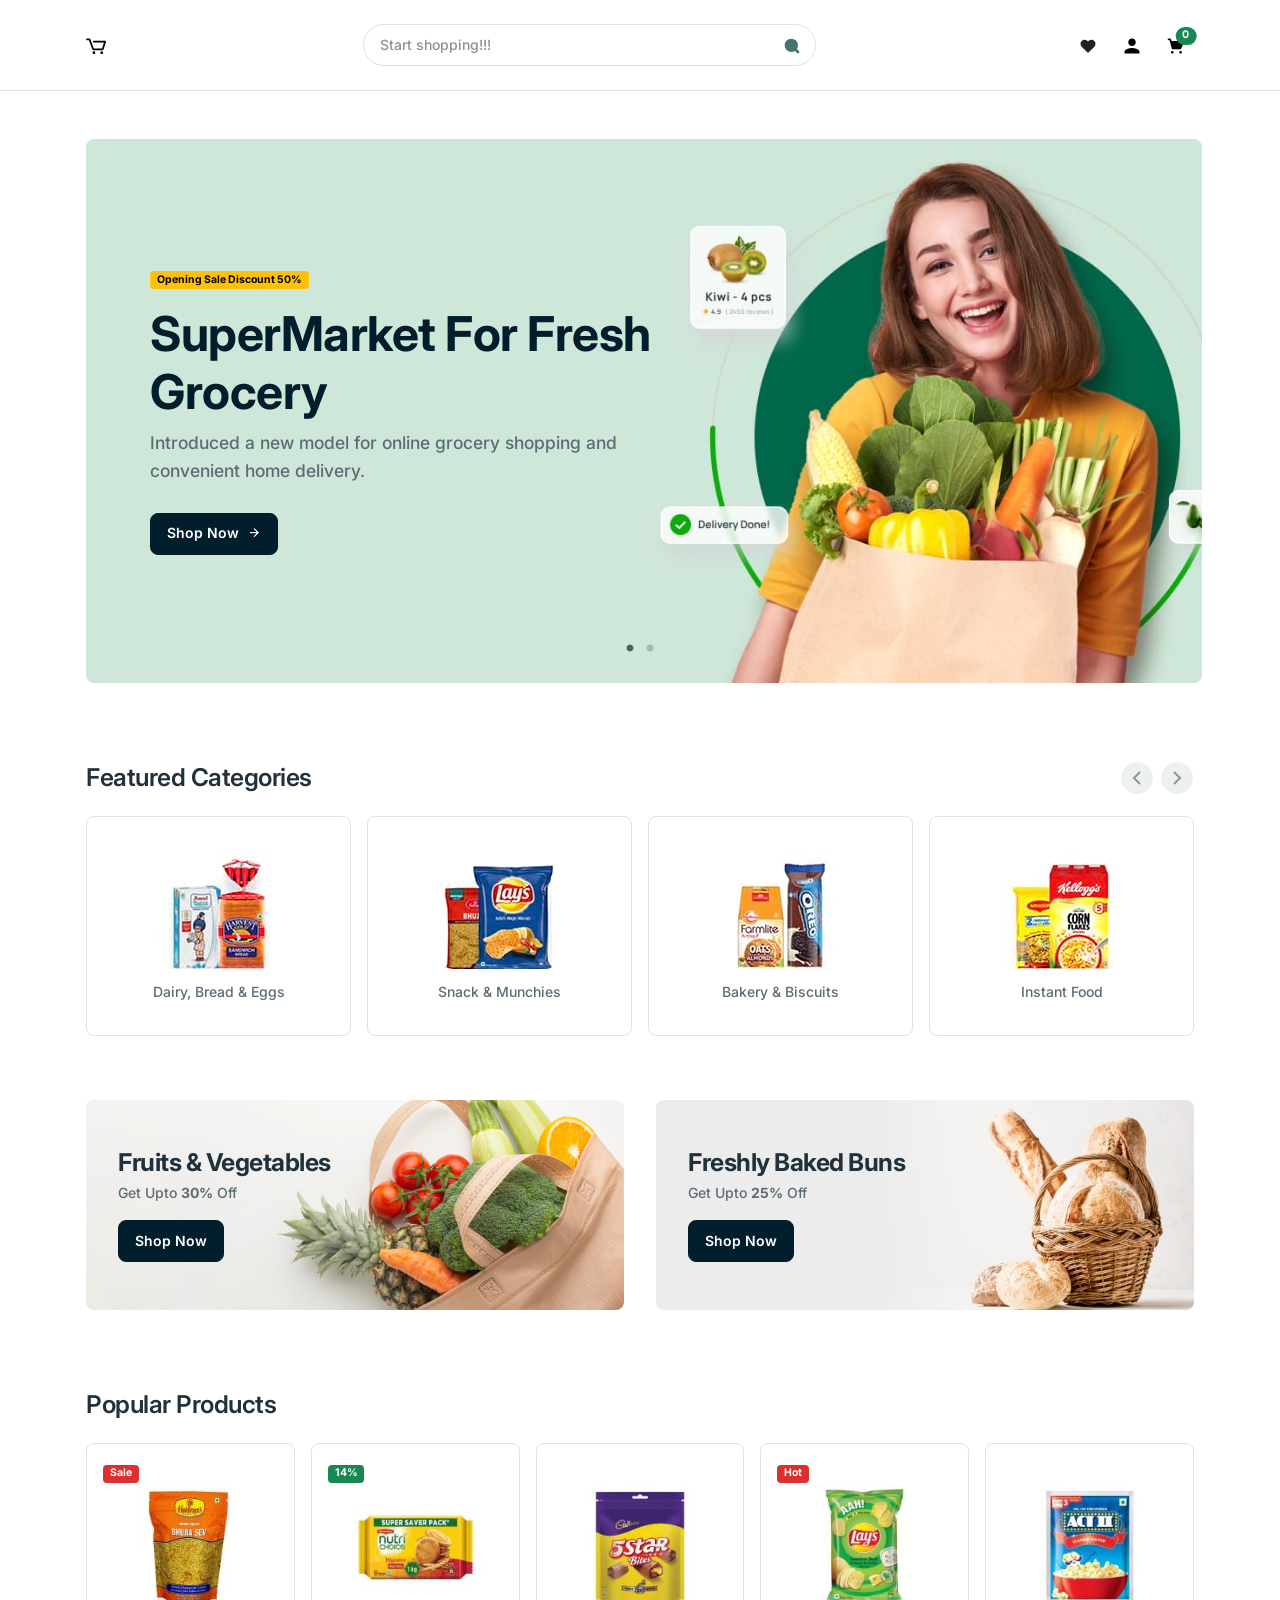
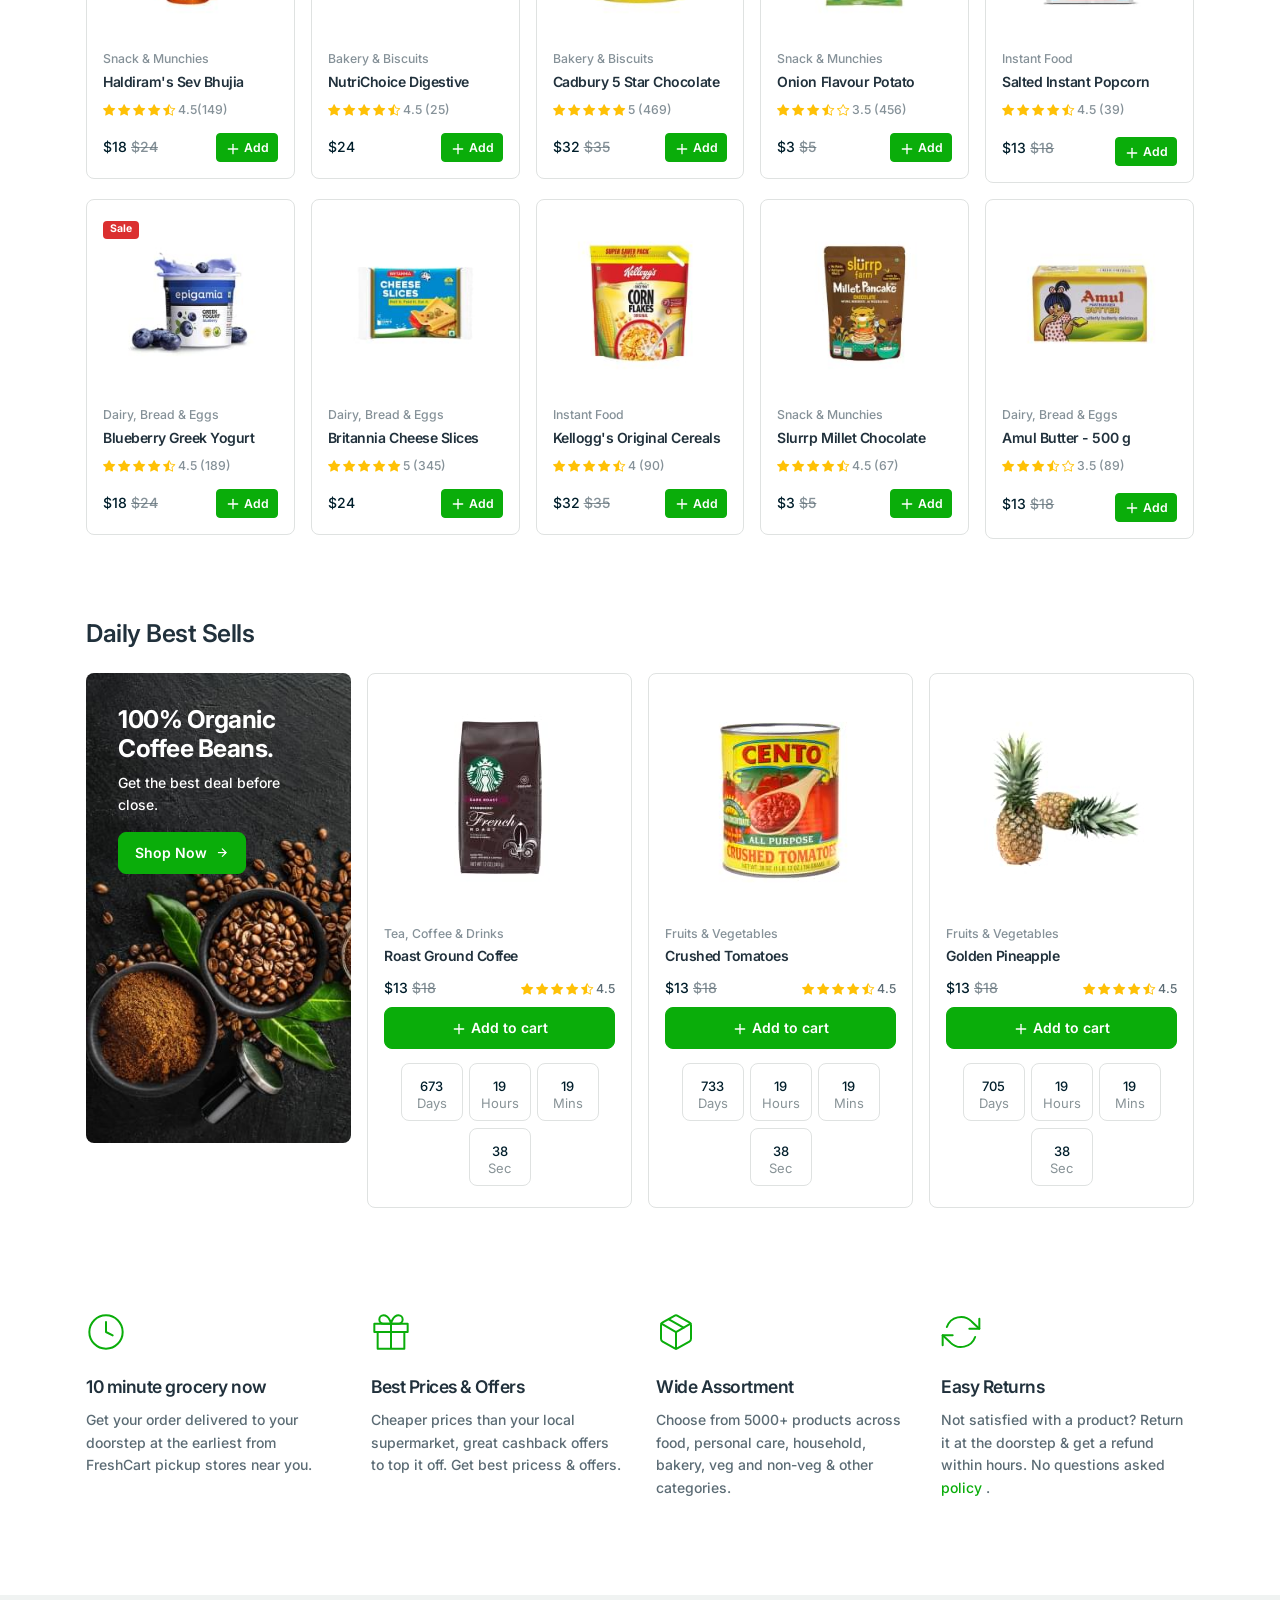
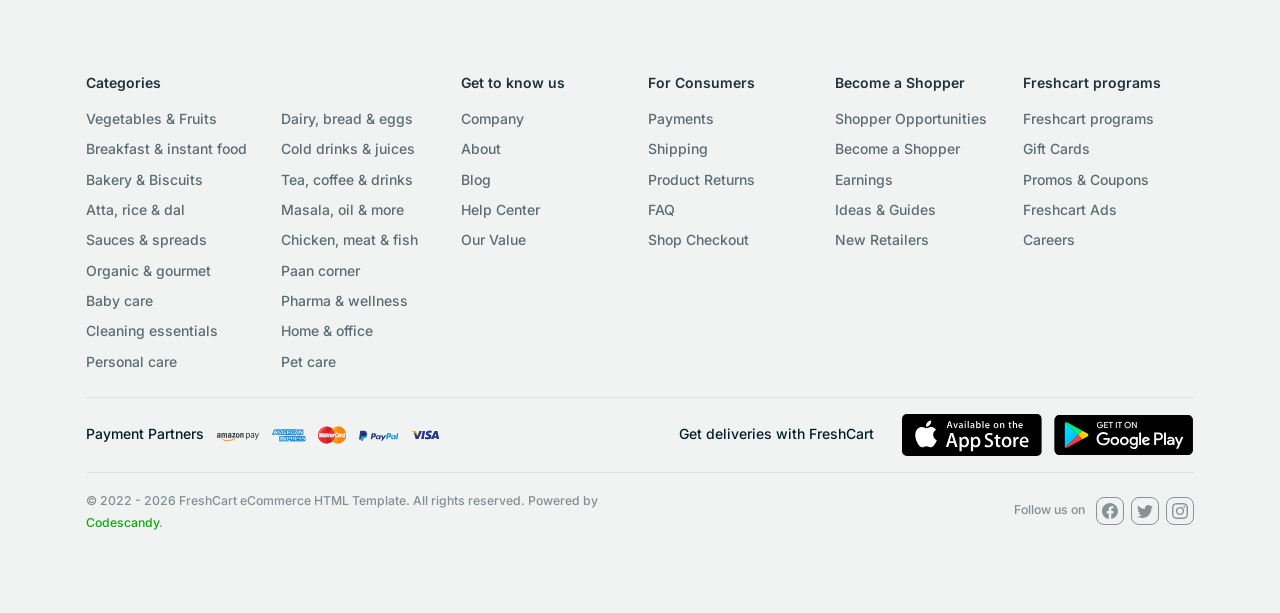
==== commit c3f8c667: "revision'" ====
--- a/index.html
+++ b/index.html
@@ -78,7 +78,7 @@
 										width="16"
 										height="16"
 										viewBox="0 0 24 24"
-										fill="43766c"
+										fill="#43766c"
 										stroke="#43766c"
 										stroke-width="4"
 										stroke-linecap="round"
@@ -103,6 +103,7 @@
                             <div class="list-inline-item me-5">
                                 <a href="#!" >
                                     <img src="assets/images/icons/wishlist.svg" alt="">
+                                    
 							</a>
                             </div>
                             <div class="list-inline-item me-5">
@@ -114,8 +115,8 @@
                                 <a class="text-muted position-relative" data-bs-toggle="offcanvas" data-bs-target="#offcanvasRight" href="#offcanvasExample" role="button" aria-controls="offcanvasRight">
                                     <img src="assets/images/icons/cart.svg" width="20" alt="">
 								<span class="position-absolute top-0 start-100 translate-middle badge rounded-pill bg-success">
-									1
-									<span class="visually-hidden">unread messages</span>
+									0
+									<span class="visually-hidden"> Items in cart</span>
 								</span>
 							</a>
                             </div>
@@ -195,7 +196,7 @@
     </div>
    
     
-    <script src="./assets/js/vendors/validation.js"></script>
+    <!-- <script src="./assets/js/vendors/validation.js"></script> -->
 
     <main>
         <section class="mt-8">
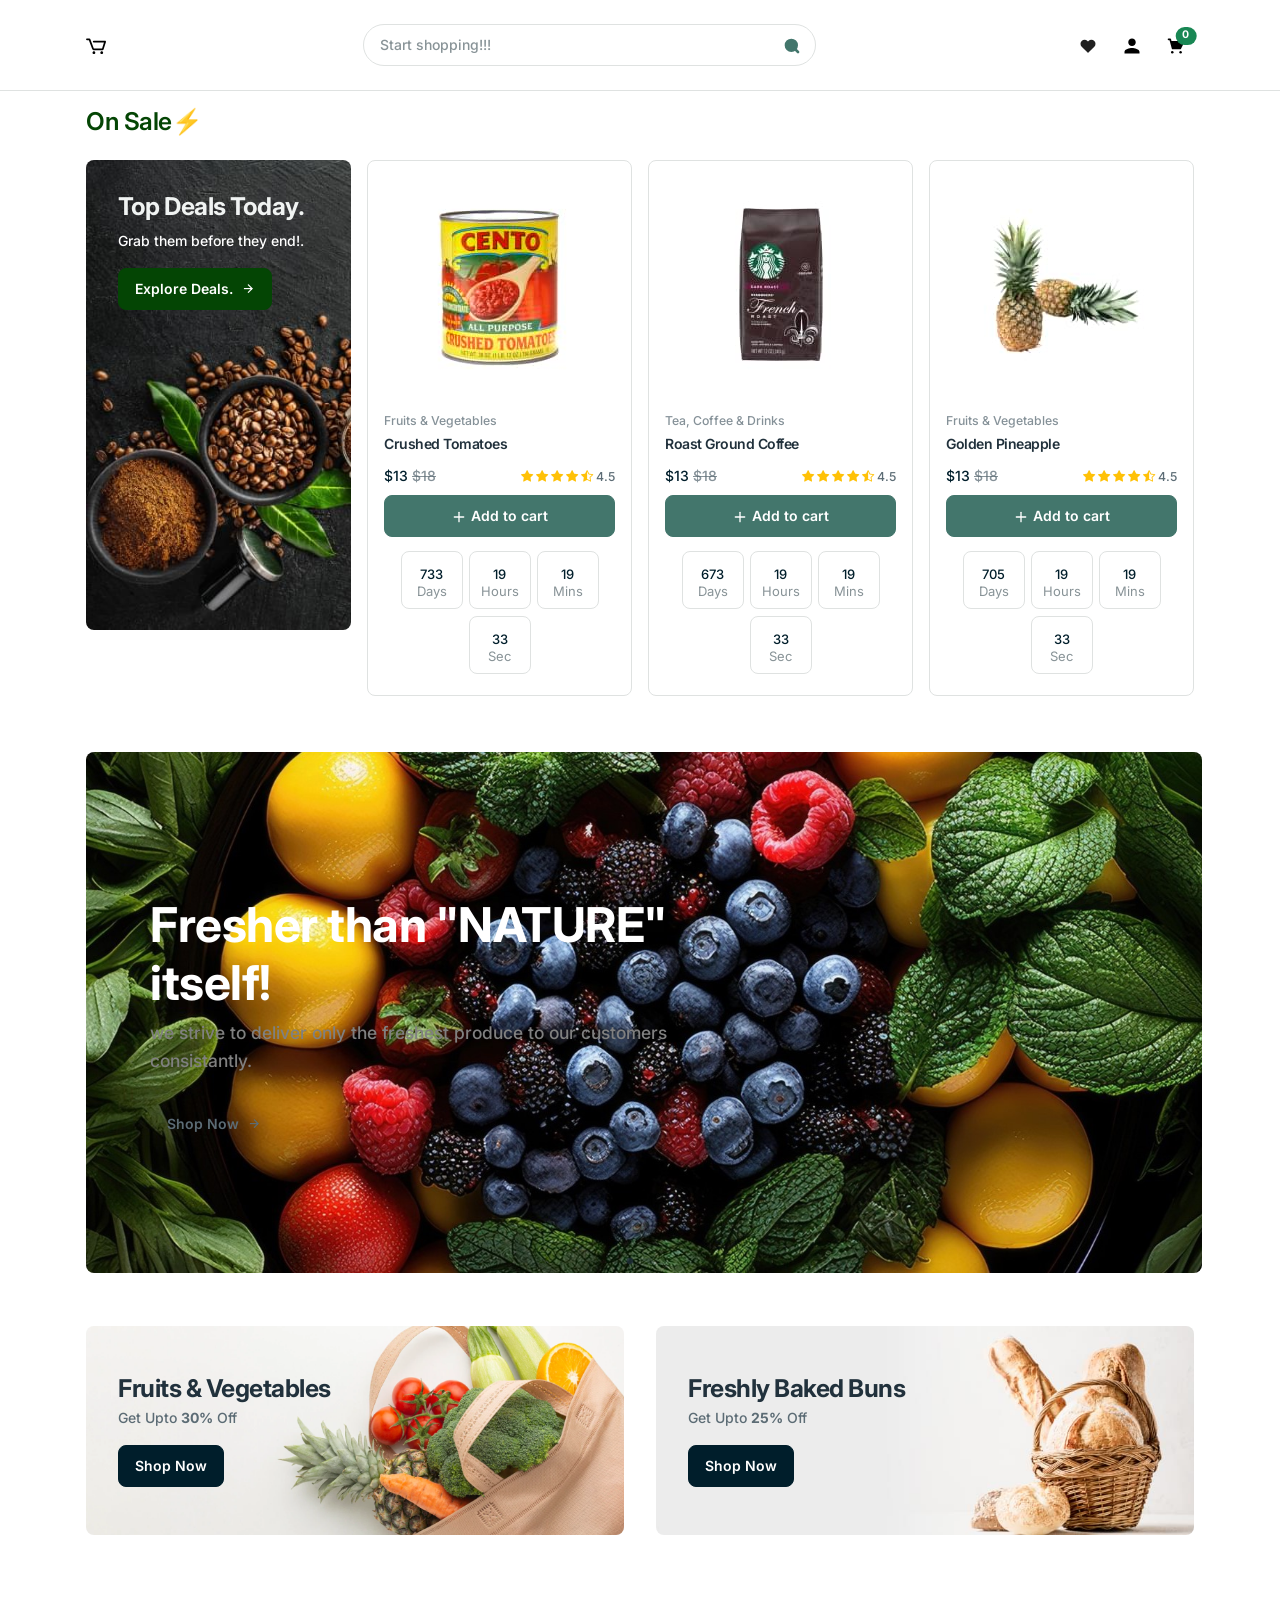
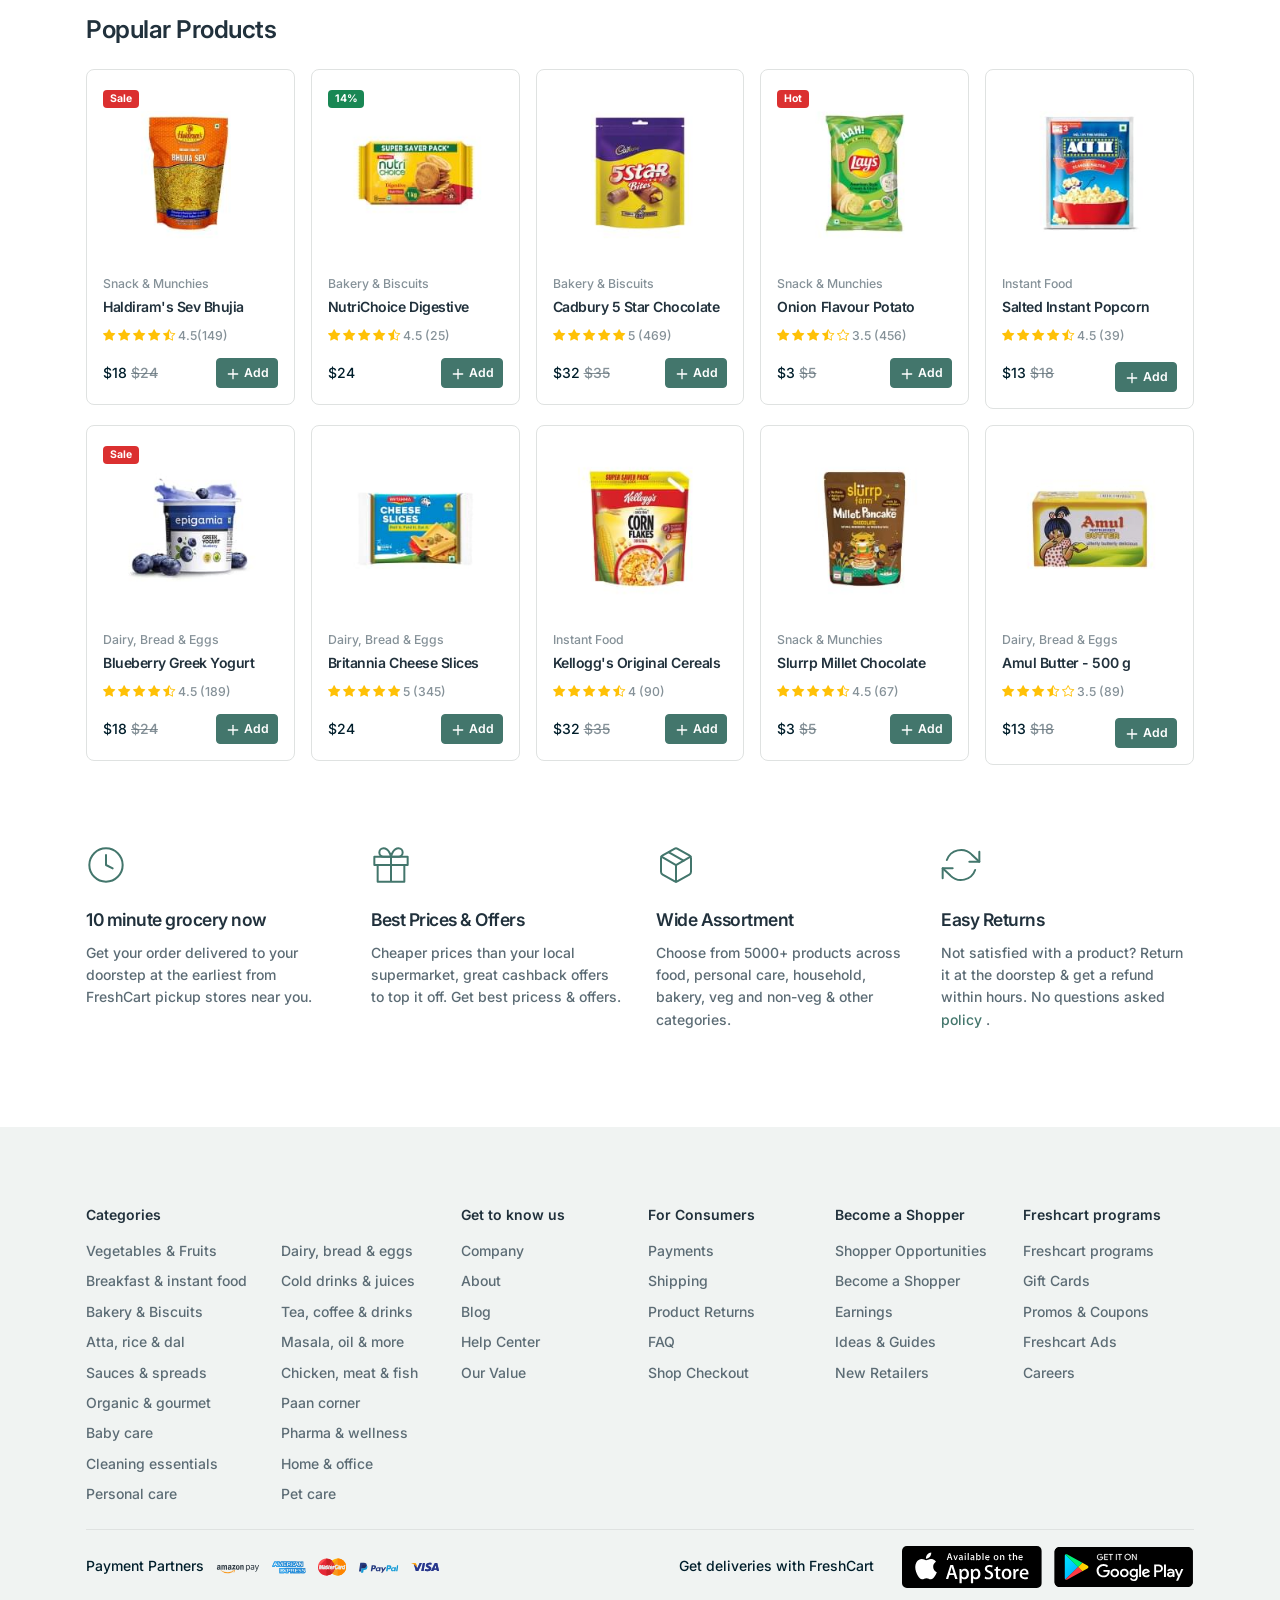
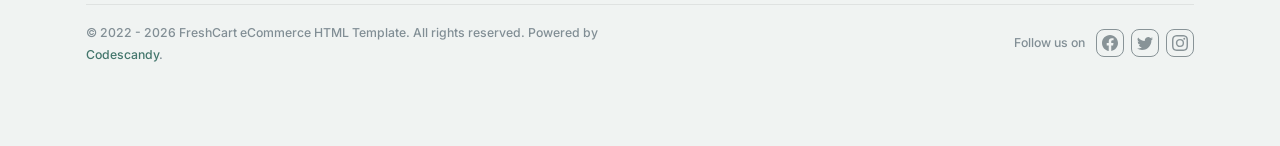
==== commit b5aba3a4: "done for today" ====
--- a/index.html
+++ b/index.html
@@ -194,769 +194,14 @@
             </div>
         </div>
     </div>
-   
+   <!-- navigation end -->
     
-    <!-- <script src="./assets/js/vendors/validation.js"></script> -->
-
-    <main>
-        <section class="mt-8">
-            <div class="container">
-                <div class="hero-slider">
-                    <div style="background: url(./assets/images/slider/slide-1.jpg) no-repeat; background-size: cover; border-radius: 0.5rem; background-position: center">
-                        <div class="ps-lg-12 py-lg-16 col-xxl-5 col-md-7 py-14 px-8 text-xs-center">
-                            <span class="badge text-bg-warning">Opening Sale Discount 50%</span>
-
-                            <h2 class="text-dark display-5 fw-bold mt-4">SuperMarket For Fresh Grocery</h2>
-                            <p class="lead">Introduced a new model for online grocery shopping and convenient home delivery.</p>
-                            <a href="#!" class="btn btn-dark mt-3">
-                           Shop Now
-                           <i class="feather-icon icon-arrow-right ms-1"></i>
-                        </a>
-                        </div>
-                    </div>
-                    <div style="background: url(./assets/images/slider/slider-2.jpg) no-repeat; background-size: cover; border-radius: 0.5rem; background-position: center">
-                        <div class="ps-lg-12 py-lg-16 col-xxl-5 col-md-7 py-14 px-8 text-xs-center">
-                            <span class="badge text-bg-warning">Free Shipping - orders over $100</span>
-                            <h2 class="text-dark display-5 fw-bold mt-4">
-                                Free Shipping on
-                                <br /> orders over
-                                <span class="text-primary">$100</span>
-                            </h2>
-                            <p class="lead">Free Shipping to First-Time Customers Only, After promotions and discounts are applied.</p>
-                            <a href="#!" class="btn btn-dark mt-3">
-                           Shop Now
-                           <i class="feather-icon icon-arrow-right ms-1"></i>
-                        </a>
-                        </div>
-                    </div>
-                </div>
-            </div>
-        </section>
-
-        <!-- Category Section Start-->
-        <section class="mb-lg-10 mt-lg-14 my-8">
-            <div class="container">
-                <div class="row">
-                    <div class="col-12 mb-6">
-                        <h3 class="mb-0">Featured Categories</h3>
-                    </div>
-                </div>
-                <div class="category-slider">
-                    <div class="item">
-                        <a href="../pages/shop-grid.html" class="text-decoration-none text-inherit">
-                            <div class="card card-product mb-lg-4">
-                                <div class="card-body text-center py-8">
-                                    <img src="assets/images/category/category-dairy-bread-eggs.jpg" alt="Grocery Ecommerce Template" class="mb-3 img-fluid" />
-                                    <div class="text-truncate">Dairy, Bread & Eggs</div>
-                                </div>
-                            </div>
-                        </a>
-                    </div>
-                    <div class="item">
-                        <a href="../pages/shop-grid.html" class="text-decoration-none text-inherit">
-                            <div class="card card-product mb-lg-4">
-                                <div class="card-body text-center py-8">
-                                    <img src="assets/images/category/category-snack-munchies.jpg" alt="Grocery Ecommerce Template" class="mb-3" />
-                                    <div class="text-truncate">Snack & Munchies</div>
-                                </div>
-                            </div>
-                        </a>
-                    </div>
-                    <div class="item">
-                        <a href="../pages/shop-grid.html" class="text-decoration-none text-inherit">
-                            <div class="card card-product mb-lg-4">
-                                <div class="card-body text-center py-8">
-                                    <img src="assets/images/category/category-bakery-biscuits.jpg" alt="Grocery Ecommerce Template" class="mb-3" />
-                                    <div class="text-truncate">Bakery & Biscuits</div>
-                                </div>
-                            </div>
-                        </a>
-                    </div>
-                    <div class="item">
-                        <a href="../pages/shop-grid.html" class="text-decoration-none text-inherit">
-                            <div class="card card-product mb-lg-4">
-                                <div class="card-body text-center py-8">
-                                    <img src="assets/images/category/category-instant-food.jpg" alt="Grocery Ecommerce Template" class="mb-3" />
-                                    <div class="text-truncate">Instant Food</div>
-                                </div>
-                            </div>
-                        </a>
-                    </div>
-                    <div class="item">
-                        <a href="../pages/shop-grid.html" class="text-decoration-none text-inherit">
-                            <div class="card card-product mb-lg-4">
-                                <div class="card-body text-center py-8">
-                                    <img src="assets/images/category/category-tea-coffee-drinks.jpg" alt="Grocery Ecommerce Template" class="mb-3" />
-                                    <div class="text-truncate">Tea, Coffee & Drinks</div>
-                                </div>
-                            </div>
-                        </a>
-                    </div>
-                    <div class="item">
-                        <a href="../pages/shop-grid.html" class="text-decoration-none text-inherit">
-                            <div class="card card-product mb-lg-4">
-                                <div class="card-body text-center py-8">
-                                    <img src="assets/images/category/category-atta-rice-dal.jpg" alt="Grocery Ecommerce Template" class="mb-3" />
-                                    <div class="text-truncate">Atta, Rice & Dal</div>
-                                </div>
-                            </div>
-                        </a>
-                    </div>
-
-                    <div class="item">
-                        <a href="../pages/shop-grid.html" class="text-decoration-none text-inherit">
-                            <div class="card card-product mb-lg-4">
-                                <div class="card-body text-center py-8">
-                                    <img src="assets/images/category/category-baby-care.jpg" alt="Grocery Ecommerce Template" class="mb-3" />
-                                    <div class="text-truncate">Baby Care</div>
-                                </div>
-                            </div>
-                        </a>
-                    </div>
-                    <div class="item">
-                        <a href="../pages/shop-grid.html" class="text-decoration-none text-inherit">
-                            <div class="card card-product mb-lg-4">
-                                <div class="card-body text-center py-8">
-                                    <img src="assets/images/category/category-chicken-meat-fish.jpg" alt="Grocery Ecommerce Template" class="mb-3" />
-                                    <div class="text-truncate">Chicken, Meat & Fish</div>
-                                </div>
-                            </div>
-                        </a>
-                    </div>
-                    <div class="item">
-                        <a href="../pages/shop-grid.html" class="text-decoration-none text-inherit">
-                            <div class="card card-product mb-lg-4">
-                                <div class="card-body text-center py-8">
-                                    <img src="assets/images/category/category-cleaning-essentials.jpg" alt="Grocery Ecommerce Template" class="mb-3" />
-                                    <div class="text-truncate">Cleaning Essentials</div>
-                                </div>
-                            </div>
-                        </a>
-                    </div>
-                    <div class="item">
-                        <a href="../pages/shop-grid.html" class="text-decoration-none text-inherit">
-                            <div class="card card-product mb-lg-4">
-                                <div class="card-body text-center py-8">
-                                    <img src="assets/images/category/category-pet-care.jpg" alt="Grocery Ecommerce Template" class="mb-3" />
-                                    <div class="text-truncate">Pet Care</div>
-                                </div>
-                            </div>
-                        </a>
-                    </div>
-                </div>
-            </div>
-        </section>
-        <!-- Category Section End-->
-        <section>
-            <div class="container">
-                <div class="row">
-                    <div class="col-12 col-md-6 mb-3 mb-lg-0">
-                        <div>
-                            <div class="py-10 px-8 rounded" style="background: url(./assets/images/banner/grocery-banner.png) no-repeat; background-size: cover; background-position: center">
-                                <div>
-                                    <h3 class="fw-bold mb-1">Fruits & Vegetables</h3>
-                                    <p class="mb-4">
-                                        Get Upto
-                                        <span class="fw-bold">30%</span> Off
-                                    </p>
-                                    <a href="#!" class="btn btn-dark">Shop Now</a>
-                                </div>
-                            </div>
-                        </div>
-                    </div>
-                    <div class="col-12 col-md-6">
-                        <div>
-                            <div class="py-10 px-8 rounded" style="background: url(./assets/images/banner/grocery-banner-2.jpg) no-repeat; background-size: cover; background-position: center">
-                                <div>
-                                    <h3 class="fw-bold mb-1">Freshly Baked Buns</h3>
-                                    <p class="mb-4">
-                                        Get Upto
-                                        <span class="fw-bold">25%</span> Off
-                                    </p>
-                                    <a href="#!" class="btn btn-dark">Shop Now</a>
-                                </div>
-                            </div>
-                        </div>
-                    </div>
-                </div>
-            </div>
-        </section>
-        <!-- Popular Products Start-->
-        <section class="my-lg-14 my-8">
-            <div class="container">
-                <div class="row">
-                    <div class="col-12 mb-6">
-                        <h3 class="mb-0">Popular Products</h3>
-                    </div>
-                </div>
-
-                <div class="row g-4 row-cols-lg-5 row-cols-2 row-cols-md-3">
-                    <div class="col">
-                        <div class="card card-product">
-                            <div class="card-body">
-                                <div class="text-center position-relative">
-                                    <div class="position-absolute top-0 start-0">
-                                        <span class="badge bg-danger">Sale</span>
-                                    </div>
-                                    <a href="#!"><img src="assets/images/products/product-img-1.jpg" alt="Grocery Ecommerce Template" class="mb-3 img-fluid" /></a>
-
-                                    <div class="card-product-action">
-                                        <a href="#!" class="btn-action" data-bs-toggle="modal" data-bs-target="#quickViewModal">
-                                    <i class="bi bi-eye" data-bs-toggle="tooltip" data-bs-html="true" title="Quick View"></i>
-                                 </a>
-                                        <a href="#!" class="btn-action" data-bs-toggle="tooltip" data-bs-html="true" title="Wishlist"><i class="bi bi-heart"></i></a>
-                                        <a href="#!" class="btn-action" data-bs-toggle="tooltip" data-bs-html="true" title="Compare"><i class="bi bi-arrow-left-right"></i></a>
-                                    </div>
-                                </div>
-                                <div class="text-small mb-1">
-                                    <a href="#!" class="text-decoration-none text-muted"><small>Snack & Munchies</small></a>
-                                </div>
-                                <h2 class="fs-6"><a href="./pages/shop-single.html" class="text-inherit text-decoration-none">Haldiram's Sev Bhujia</a></h2>
-                                <div>
-                                    <small class="text-warning">
-                                 <i class="bi bi-star-fill"></i>
-                                 <i class="bi bi-star-fill"></i>
-                                 <i class="bi bi-star-fill"></i>
-                                 <i class="bi bi-star-fill"></i>
-                                 <i class="bi bi-star-half"></i>
-                              </small>
-                                    <span class="text-muted small">4.5(149)</span>
-                                </div>
-                                <div class="d-flex justify-content-between align-items-center mt-3">
-                                    <div>
-                                        <span class="text-dark">$18</span>
-                                        <span class="text-decoration-line-through text-muted">$24</span>
-                                    </div>
-                                    <div>
-                                        <a href="#!" class="btn btn-primary btn-sm">
-                                    <svg
-                                       xmlns="http://www.w3.org/2000/svg"
-                                       width="16"
-                                       height="16"
-                                       viewBox="0 0 24 24"
-                                       fill="none"
-                                       stroke="currentColor"
-                                       stroke-width="2"
-                                       stroke-linecap="round"
-                                       stroke-linejoin="round"
-                                       class="feather feather-plus">
-                                       <line x1="12" y1="5" x2="12" y2="19"></line>
-                                       <line x1="5" y1="12" x2="19" y2="12"></line>
-                                    </svg>
-                                    Add
-                                 </a>
-                                    </div>
-                                </div>
-                            </div>
-                        </div>
-                    </div>
-                    <div class="col">
-                        <div class="card card-product">
-                            <div class="card-body">
-                                <div class="text-center position-relative">
-                                    <div class="position-absolute top-0 start-0">
-                                        <span class="badge bg-success">14%</span>
-                                    </div>
-                                    <a href="./pages/shop-single.html"><img src="assets/images/products/product-img-2.jpg" alt="Grocery Ecommerce Template" class="mb-3 img-fluid" /></a>
-                                    <div class="card-product-action">
-                                        <a href="#!" class="btn-action" data-bs-toggle="modal" data-bs-target="#quickViewModal">
-                                    <i class="bi bi-eye" data-bs-toggle="tooltip" data-bs-html="true" title="Quick View"></i>
-                                 </a>
-                                        <a href="../pages/shop-wishlist.html" class="btn-action" data-bs-toggle="tooltip" data-bs-html="true" title="Wishlist"><i class="bi bi-heart"></i></a>
-                                        <a href="#!" class="btn-action" data-bs-toggle="tooltip" data-bs-html="true" title="Compare"><i class="bi bi-arrow-left-right"></i></a>
-                                    </div>
-                                </div>
-                                <div class="text-small mb-1">
-                                    <a href="#!" class="text-decoration-none text-muted"><small>Bakery & Biscuits</small></a>
-                                </div>
-                                <h2 class="fs-6"><a href="./pages/shop-single.html" class="text-inherit text-decoration-none">NutriChoice Digestive</a></h2>
-                                <div class="text-warning">
-                                    <small>
-                                 <i class="bi bi-star-fill"></i>
-                                 <i class="bi bi-star-fill"></i>
-                                 <i class="bi bi-star-fill"></i>
-                                 <i class="bi bi-star-fill"></i>
-                                 <i class="bi bi-star-half"></i>
-                              </small>
-                                    <span class="text-muted small">4.5 (25)</span>
-                                </div>
-                                <div class="d-flex justify-content-between align-items-center mt-3">
-                                    <div><span class="text-dark">$24</span></div>
-                                    <div>
-                                        <a href="#!" class="btn btn-primary btn-sm">
-                                    <svg
-                                       xmlns="http://www.w3.org/2000/svg"
-                                       width="16"
-                                       height="16"
-                                       viewBox="0 0 24 24"
-                                       fill="none"
-                                       stroke="currentColor"
-                                       stroke-width="2"
-                                       stroke-linecap="round"
-                                       stroke-linejoin="round"
-                                       class="feather feather-plus">
-                                       <line x1="12" y1="5" x2="12" y2="19"></line>
-                                       <line x1="5" y1="12" x2="19" y2="12"></line>
-                                    </svg>
-                                    Add
-                                 </a>
-                                    </div>
-                                </div>
-                            </div>
-                        </div>
-                    </div>
-                    <div class="col">
-                        <div class="card card-product">
-                            <div class="card-body">
-                                <div class="text-center position-relative">
-                                    <a href="./pages/shop-single.html"><img src="assets/images/products/product-img-3.jpg" alt="Grocery Ecommerce Template" class="mb-3 img-fluid" /></a>
-                                    <div class="card-product-action">
-                                        <a href="#!" class="btn-action" data-bs-toggle="modal" data-bs-target="#quickViewModal">
-                                    <i class="bi bi-eye" data-bs-toggle="tooltip" data-bs-html="true" title="Quick View"></i>
-                                 </a>
-                                        <a href="../pages/shop-wishlist.html" class="btn-action" data-bs-toggle="tooltip" data-bs-html="true" title="Wishlist"><i class="bi bi-heart"></i></a>
-                                        <a href="#!" class="btn-action" data-bs-toggle="tooltip" data-bs-html="true" title="Compare"><i class="bi bi-arrow-left-right"></i></a>
-                                    </div>
-                                </div>
-                                <div class="text-small mb-1">
-                                    <a href="#!" class="text-decoration-none text-muted"><small>Bakery & Biscuits</small></a>
-                                </div>
-                                <h2 class="fs-6"><a href="./pages/shop-single.html" class="text-inherit text-decoration-none">Cadbury 5 Star Chocolate</a></h2>
-                                <div class="text-warning">
-                                    <small>
-                                 <i class="bi bi-star-fill"></i>
-                                 <i class="bi bi-star-fill"></i>
-                                 <i class="bi bi-star-fill"></i>
-                                 <i class="bi bi-star-fill"></i>
-                                 <i class="bi bi-star-fill"></i>
-                              </small>
-                                    <span class="text-muted small">5 (469)</span>
-                                </div>
-                                <div class="d-flex justify-content-between align-items-center mt-3">
-                                    <div>
-                                        <span class="text-dark">$32</span>
-                                        <span class="text-decoration-line-through text-muted">$35</span>
-                                    </div>
-                                    <div>
-                                        <a href="#!" class="btn btn-primary btn-sm">
-                                    <svg
-                                       xmlns="http://www.w3.org/2000/svg"
-                                       width="16"
-                                       height="16"
-                                       viewBox="0 0 24 24"
-                                       fill="none"
-                                       stroke="currentColor"
-                                       stroke-width="2"
-                                       stroke-linecap="round"
-                                       stroke-linejoin="round"
-                                       class="feather feather-plus">
-                                       <line x1="12" y1="5" x2="12" y2="19"></line>
-                                       <line x1="5" y1="12" x2="19" y2="12"></line>
-                                    </svg>
-                                    Add
-                                 </a>
-                                    </div>
-                                </div>
-                            </div>
-                        </div>
-                    </div>
-                    <div class="col">
-                        <div class="card card-product">
-                            <div class="card-body">
-                                <div class="text-center position-relative">
-                                    <a href="./pages/shop-single.html"><img src="assets/images/products/product-img-4.jpg" alt="Grocery Ecommerce Template" class="mb-3 img-fluid" /></a>
-                                    <div class="card-product-action">
-                                        <a href="#!" class="btn-action" data-bs-toggle="modal" data-bs-target="#quickViewModal">
-                                    <i class="bi bi-eye" data-bs-toggle="tooltip" data-bs-html="true" title="Quick View"></i>
-                                 </a>
-                                        <a href="../pages/shop-wishlist.html" class="btn-action" data-bs-toggle="tooltip" data-bs-html="true" title="Wishlist"><i class="bi bi-heart"></i></a>
-                                        <a href="#!" class="btn-action" data-bs-toggle="tooltip" data-bs-html="true" title="Compare"><i class="bi bi-arrow-left-right"></i></a>
-                                    </div>
-                                    <div class="position-absolute top-0 start-0">
-                                        <span class="badge bg-danger">Hot</span>
-                                    </div>
-                                </div>
-                                <div class="text-small mb-1">
-                                    <a href="#!" class="text-decoration-none text-muted"><small>Snack & Munchies</small></a>
-                                </div>
-                                <h2 class="fs-6"><a href="./pages/shop-single.html" class="text-inherit text-decoration-none">Onion Flavour Potato</a></h2>
-                                <div class="text-warning">
-                                    <small>
-                                 <i class="bi bi-star-fill"></i>
-                                 <i class="bi bi-star-fill"></i>
-                                 <i class="bi bi-star-fill"></i>
-                                 <i class="bi bi-star-half"></i>
-                                 <i class="bi bi-star"></i>
-                              </small>
-                                    <span class="text-muted small">3.5 (456)</span>
-                                </div>
-                                <div class="d-flex justify-content-between align-items-center mt-3">
-                                    <div>
-                                        <span class="text-dark">$3</span>
-                                        <span class="text-decoration-line-through text-muted">$5</span>
-                                    </div>
-                                    <div>
-                                        <a href="#!" class="btn btn-primary btn-sm">
-                                    <svg
-                                       xmlns="http://www.w3.org/2000/svg"
-                                       width="16"
-                                       height="16"
-                                       viewBox="0 0 24 24"
-                                       fill="none"
-                                       stroke="currentColor"
-                                       stroke-width="2"
-                                       stroke-linecap="round"
-                                       stroke-linejoin="round"
-                                       class="feather feather-plus">
-                                       <line x1="12" y1="5" x2="12" y2="19"></line>
-                                       <line x1="5" y1="12" x2="19" y2="12"></line>
-                                    </svg>
-                                    Add
-                                 </a>
-                                    </div>
-                                </div>
-                            </div>
-                        </div>
-                    </div>
-                    <div class="col">
-                        <div class="card card-product">
-                            <div class="card-body">
-                                <div class="text-center position-relative">
-                                    <a href="./pages/shop-single.html"><img src="assets/images/products/product-img-5.jpg" alt="Grocery Ecommerce Template" class="mb-3 img-fluid" /></a>
-                                    <div class="card-product-action">
-                                        <a href="#!" class="btn-action" data-bs-toggle="modal" data-bs-target="#quickViewModal">
-                                    <i class="bi bi-eye" data-bs-toggle="tooltip" data-bs-html="true" title="Quick View"></i>
-                                 </a>
-                                        <a href="../pages/shop-wishlist.html" class="btn-action" data-bs-toggle="tooltip" data-bs-html="true" title="Wishlist"><i class="bi bi-heart"></i></a>
-                                        <a href="#!" class="btn-action" data-bs-toggle="tooltip" data-bs-html="true" title="Compare"><i class="bi bi-arrow-left-right"></i></a>
-                                    </div>
-                                </div>
-                                <div class="text-small mb-1">
-                                    <a href="#!" class="text-decoration-none text-muted"><small>Instant Food</small></a>
-                                </div>
-                                <h2 class="fs-6"><a href="./pages/shop-single.html" class="text-inherit text-decoration-none">Salted Instant Popcorn</a></h2>
-                                <div class="text-warning">
-                                    <small>
-                                 <i class="bi bi-star-fill"></i>
-                                 <i class="bi bi-star-fill"></i>
-                                 <i class="bi bi-star-fill"></i>
-                                 <i class="bi bi-star-fill"></i>
-                                 <i class="bi bi-star-half"></i>
-                              </small>
-                                    <span class="text-muted small">4.5 (39)</span>
-                                </div>
-                                <div class="d-flex justify-content-between mt-4">
-                                    <div>
-                                        <span class="text-dark">$13</span>
-                                        <span class="text-decoration-line-through text-muted">$18</span>
-                                    </div>
-                                    <div>
-                                        <a href="#!" class="btn btn-primary btn-sm">
-                                    <svg
-                                       xmlns="http://www.w3.org/2000/svg"
-                                       width="16"
-                                       height="16"
-                                       viewBox="0 0 24 24"
-                                       fill="none"
-                                       stroke="currentColor"
-                                       stroke-width="2"
-                                       stroke-linecap="round"
-                                       stroke-linejoin="round"
-                                       class="feather feather-plus">
-                                       <line x1="12" y1="5" x2="12" y2="19"></line>
-                                       <line x1="5" y1="12" x2="19" y2="12"></line>
-                                    </svg>
-                                    Add
-                                 </a>
-                                    </div>
-                                </div>
-                            </div>
-                        </div>
-                    </div>
-                    <div class="col">
-                        <div class="card card-product">
-                            <div class="card-body">
-                                <div class="text-center position-relative">
-                                    <div class="position-absolute top-0 start-0">
-                                        <span class="badge bg-danger">Sale</span>
-                                    </div>
-                                    <a href="#!"><img src="assets/images/products/product-img-6.jpg" alt="Grocery Ecommerce Template" class="mb-3 img-fluid" /></a>
-                                    <div class="card-product-action">
-                                        <a href="#!" class="btn-action" data-bs-toggle="modal" data-bs-target="#quickViewModal">
-                                    <i class="bi bi-eye" data-bs-toggle="tooltip" data-bs-html="true" title="Quick View"></i>
-                                 </a>
-                                        <a href="../pages/shop-wishlist.html" class="btn-action" data-bs-toggle="tooltip" data-bs-html="true" title="Wishlist"><i class="bi bi-heart"></i></a>
-                                        <a href="#!" class="btn-action" data-bs-toggle="tooltip" data-bs-html="true" title="Compare"><i class="bi bi-arrow-left-right"></i></a>
-                                    </div>
-                                </div>
-                                <div class="text-small mb-1">
-                                    <a href="#!" class="text-decoration-none text-muted"><small>Dairy, Bread & Eggs</small></a>
-                                </div>
-                                <h2 class="fs-6"><a href="./pages/shop-single.html" class="text-inherit text-decoration-none">Blueberry Greek Yogurt</a></h2>
-                                <div>
-                                    <small class="text-warning">
-                                 <i class="bi bi-star-fill"></i>
-                                 <i class="bi bi-star-fill"></i>
-                                 <i class="bi bi-star-fill"></i>
-                                 <i class="bi bi-star-fill"></i>
-                                 <i class="bi bi-star-half"></i>
-                              </small>
-                                    <span class="text-muted small">4.5 (189)</span>
-                                </div>
-                                <div class="d-flex justify-content-between align-items-center mt-3">
-                                    <div>
-                                        <span class="text-dark">$18</span>
-                                        <span class="text-decoration-line-through text-muted">$24</span>
-                                    </div>
-                                    <div>
-                                        <a href="#!" class="btn btn-primary btn-sm">
-                                    <svg
-                                       xmlns="http://www.w3.org/2000/svg"
-                                       width="16"
-                                       height="16"
-                                       viewBox="0 0 24 24"
-                                       fill="none"
-                                       stroke="currentColor"
-                                       stroke-width="2"
-                                       stroke-linecap="round"
-                                       stroke-linejoin="round"
-                                       class="feather feather-plus">
-                                       <line x1="12" y1="5" x2="12" y2="19"></line>
-                                       <line x1="5" y1="12" x2="19" y2="12"></line>
-                                    </svg>
-                                    Add
-                                 </a>
-                                    </div>
-                                </div>
-                            </div>
-                        </div>
-                    </div>
-                    <div class="col">
-                        <div class="card card-product">
-                            <div class="card-body">
-                                <div class="text-center position-relative">
-                                    <a href="./pages/shop-single.html"><img src="assets/images/products/product-img-7.jpg" alt="Grocery Ecommerce Template" class="mb-3 img-fluid" /></a>
-                                    <div class="card-product-action">
-                                        <a href="#!" class="btn-action" data-bs-toggle="modal" data-bs-target="#quickViewModal">
-                                    <i class="bi bi-eye" data-bs-toggle="tooltip" data-bs-html="true" title="Quick View"></i>
-                                 </a>
-                                        <a href="../pages/shop-wishlist.html" class="btn-action" data-bs-toggle="tooltip" data-bs-html="true" title="Wishlist"><i class="bi bi-heart"></i></a>
-                                        <a href="#!" class="btn-action" data-bs-toggle="tooltip" data-bs-html="true" title="Compare"><i class="bi bi-arrow-left-right"></i></a>
-                                    </div>
-                                </div>
-                                <div class="text-small mb-1">
-                                    <a href="#!" class="text-decoration-none text-muted"><small>Dairy, Bread & Eggs</small></a>
-                                </div>
-                                <h2 class="fs-6"><a href="./pages/shop-single.html" class="text-inherit text-decoration-none">Britannia Cheese Slices</a></h2>
-                                <div class="text-warning">
-                                    <small>
-                                 <i class="bi bi-star-fill"></i>
-                                 <i class="bi bi-star-fill"></i>
-                                 <i class="bi bi-star-fill"></i>
-                                 <i class="bi bi-star-fill"></i>
-                                 <i class="bi bi-star-fill"></i>
-                              </small>
-                                    <span class="text-muted small">5 (345)</span>
-                                </div>
-                                <div class="d-flex justify-content-between align-items-center mt-3">
-                                    <div><span class="text-dark">$24</span></div>
-                                    <div>
-                                        <a href="#!" class="btn btn-primary btn-sm">
-                                    <svg
-                                       xmlns="http://www.w3.org/2000/svg"
-                                       width="16"
-                                       height="16"
-                                       viewBox="0 0 24 24"
-                                       fill="none"
-                                       stroke="currentColor"
-                                       stroke-width="2"
-                                       stroke-linecap="round"
-                                       stroke-linejoin="round"
-                                       class="feather feather-plus">
-                                       <line x1="12" y1="5" x2="12" y2="19"></line>
-                                       <line x1="5" y1="12" x2="19" y2="12"></line>
-                                    </svg>
-                                    Add
-                                 </a>
-                                    </div>
-                                </div>
-                            </div>
-                        </div>
-                    </div>
-                    <div class="col">
-                        <div class="card card-product">
-                            <div class="card-body">
-                                <div class="text-center position-relative">
-                                    <a href="./pages/shop-single.html"><img src="assets/images/products/product-img-8.jpg" alt="Grocery Ecommerce Template" class="mb-3 img-fluid" /></a>
-                                    <div class="card-product-action">
-                                        <a href="#!" class="btn-action" data-bs-toggle="modal" data-bs-target="#quickViewModal">
-                                    <i class="bi bi-eye" data-bs-toggle="tooltip" data-bs-html="true" title="Quick View"></i>
-                                 </a>
-                                        <a href="../pages/shop-wishlist.html" class="btn-action" data-bs-toggle="tooltip" data-bs-html="true" title="Wishlist"><i class="bi bi-heart"></i></a>
-                                        <a href="#!" class="btn-action" data-bs-toggle="tooltip" data-bs-html="true" title="Compare"><i class="bi bi-arrow-left-right"></i></a>
-                                    </div>
-                                </div>
-                                <div class="text-small mb-1">
-                                    <a href="#!" class="text-decoration-none text-muted"><small>Instant Food</small></a>
-                                </div>
-                                <h2 class="fs-6"><a href="./pages/shop-single.html" class="text-inherit text-decoration-none">Kellogg's Original Cereals</a></h2>
-                                <div class="text-warning">
-                                    <small>
-                                 <i class="bi bi-star-fill"></i>
-                                 <i class="bi bi-star-fill"></i>
-                                 <i class="bi bi-star-fill"></i>
-                                 <i class="bi bi-star-fill"></i>
-                                 <i class="bi bi-star-half"></i>
-                              </small>
-                                    <span class="text-muted small">4 (90)</span>
-                                </div>
-                                <div class="d-flex justify-content-between align-items-center mt-3">
-                                    <div>
-                                        <span class="text-dark">$32</span>
-                                        <span class="text-decoration-line-through text-muted">$35</span>
-                                    </div>
-                                    <div>
-                                        <a href="#!" class="btn btn-primary btn-sm">
-                                    <svg
-                                       xmlns="http://www.w3.org/2000/svg"
-                                       width="16"
-                                       height="16"
-                                       viewBox="0 0 24 24"
-                                       fill="none"
-                                       stroke="currentColor"
-                                       stroke-width="2"
-                                       stroke-linecap="round"
-                                       stroke-linejoin="round"
-                                       class="feather feather-plus">
-                                       <line x1="12" y1="5" x2="12" y2="19"></line>
-                                       <line x1="5" y1="12" x2="19" y2="12"></line>
-                                    </svg>
-                                    Add
-                                 </a>
-                                    </div>
-                                </div>
-                            </div>
-                        </div>
-                    </div>
-                    <div class="col">
-                        <div class="card card-product">
-                            <div class="card-body">
-                                <div class="text-center position-relative">
-                                    <a href="./pages/shop-single.html"><img src="assets/images/products/product-img-9.jpg" alt="Grocery Ecommerce Template" class="mb-3 img-fluid" /></a>
-                                    <div class="card-product-action">
-                                        <a href="#!" class="btn-action" data-bs-toggle="modal" data-bs-target="#quickViewModal">
-                                    <i class="bi bi-eye" data-bs-toggle="tooltip" data-bs-html="true" title="Quick View"></i>
-                                 </a>
-                                        <a href="../pages/shop-wishlist.html" class="btn-action" data-bs-toggle="tooltip" data-bs-html="true" title="Wishlist"><i class="bi bi-heart"></i></a>
-                                        <a href="#!" class="btn-action" data-bs-toggle="tooltip" data-bs-html="true" title="Compare"><i class="bi bi-arrow-left-right"></i></a>
-                                    </div>
-                                </div>
-                                <div class="text-small mb-1">
-                                    <a href="#!" class="text-decoration-none text-muted"><small>Snack & Munchies</small></a>
-                                </div>
-                                <h2 class="fs-6"><a href="./pages/shop-single.html" class="text-inherit text-decoration-none">Slurrp Millet Chocolate</a></h2>
-                                <div class="text-warning">
-                                    <small>
-                                 <i class="bi bi-star-fill"></i>
-                                 <i class="bi bi-star-fill"></i>
-                                 <i class="bi bi-star-fill"></i>
-                                 <i class="bi bi-star-fill"></i>
-                                 <i class="bi bi-star-half"></i>
-                              </small>
-                                    <span class="text-muted small">4.5 (67)</span>
-                                </div>
-                                <div class="d-flex justify-content-between align-items-center mt-3">
-                                    <div>
-                                        <span class="text-dark">$3</span>
-                                        <span class="text-decoration-line-through text-muted">$5</span>
-                                    </div>
-                                    <div>
-                                        <a href="#!" class="btn btn-primary btn-sm">
-                                    <svg
-                                       xmlns="http://www.w3.org/2000/svg"
-                                       width="16"
-                                       height="16"
-                                       viewBox="0 0 24 24"
-                                       fill="none"
-                                       stroke="currentColor"
-                                       stroke-width="2"
-                                       stroke-linecap="round"
-                                       stroke-linejoin="round"
-                                       class="feather feather-plus">
-                                       <line x1="12" y1="5" x2="12" y2="19"></line>
-                                       <line x1="5" y1="12" x2="19" y2="12"></line>
-                                    </svg>
-                                    Add
-                                 </a>
-                                    </div>
-                                </div>
-                            </div>
-                        </div>
-                    </div>
-                    <div class="col">
-                        <div class="card card-product">
-                            <div class="card-body">
-                                <div class="text-center position-relative">
-                                    <a href="./pages/shop-single.html"><img src="assets/images/products/product-img-10.jpg" alt="Grocery Ecommerce Template" class="mb-3 img-fluid" /></a>
-                                    <div class="card-product-action">
-                                        <a href="#!" class="btn-action" data-bs-toggle="modal" data-bs-target="#quickViewModal">
-                                    <i class="bi bi-eye" data-bs-toggle="tooltip" data-bs-html="true" title="Quick View"></i>
-                                 </a>
-                                        <a href="../pages/shop-wishlist.html" class="btn-action" data-bs-toggle="tooltip" data-bs-html="true" title="Wishlist"><i class="bi bi-heart"></i></a>
-                                        <a href="#!" class="btn-action" data-bs-toggle="tooltip" data-bs-html="true" title="Compare"><i class="bi bi-arrow-left-right"></i></a>
-                                    </div>
-                                </div>
-                                <div class="text-small mb-1">
-                                    <a href="#!" class="text-decoration-none text-muted"><small>Dairy, Bread & Eggs</small></a>
-                                </div>
-                                <h2 class="fs-6"><a href="./pages/shop-single.html" class="text-inherit text-decoration-none">Amul Butter - 500 g</a></h2>
-                                <div class="text-warning">
-                                    <small>
-                                 <i class="bi bi-star-fill"></i>
-                                 <i class="bi bi-star-fill"></i>
-                                 <i class="bi bi-star-fill"></i>
-                                 <i class="bi bi-star-half"></i>
-                                 <i class="bi bi-star"></i>
-                              </small>
-                                    <span class="text-muted small">3.5 (89)</span>
-                                </div>
-                                <div class="d-flex justify-content-between mt-4">
-                                    <div>
-                                        <span class="text-dark">$13</span>
-                                        <span class="text-decoration-line-through text-muted">$18</span>
-                                    </div>
-                                    <div>
-                                        <a href="#!" class="btn btn-primary btn-sm">
-                                    <svg
-                                       xmlns="http://www.w3.org/2000/svg"
-                                       width="16"
-                                       height="16"
-                                       viewBox="0 0 24 24"
-                                       fill="none"
-                                       stroke="currentColor"
-                                       stroke-width="2"
-                                       stroke-linecap="round"
-                                       stroke-linejoin="round"
-                                       class="feather feather-plus">
-                                       <line x1="12" y1="5" x2="12" y2="19"></line>
-                                       <line x1="5" y1="12" x2="19" y2="12"></line>
-                                    </svg>
-                                    Add
-                                 </a>
-                                    </div>
-                                </div>
-                            </div>
-                        </div>
-                    </div>
-                </div>
-            </div>
-        </section>
-        <!-- Popular Products End-->
+<!-- today's deals End-->
         <section>
             <div class="container">
                 <div class="row">
                     <div class="col-md-12 mb-6">
-                        <h3 class="mb-0">Daily Best Sells</h3>
+                        <h3 class="mb-0 text-dark-primary">On Sale⚡</h3>
                     </div>
                 </div>
                 <div class="table-responsive-xl pb-6">
@@ -964,21 +209,22 @@
                         <div class="col">
                             <div class="pt-8 px-6 px-xl-8 rounded" style="background: url(./assets/images/banner/banner-deal.jpg) no-repeat; background-size: cover; height: 470px">
                                 <div>
-                                    <h3 class="fw-bold text-white">100% Organic Coffee Beans.</h3>
-                                    <p class="text-white">Get the best deal before close.</p>
-                                    <a href="#!" class="btn btn-primary">
-                                 Shop Now
+                                    <h3 class="fw-bolder text-light">Top Deals Today.</h3>
+                                    <p class="text-white">Grab them before they end!.</p>
+                                    <a href="#!" class="btn btn-dark-primary">
+                                 Explore Deals.
                                  <i class="feather-icon icon-arrow-right ms-1"></i>
                               </a>
                                 </div>
                             </div>
                         </div>
+                        <!-- items -->
+                        
                         <div class="col">
                             <div class="card card-product">
                                 <div class="card-body">
                                     <div class="text-center position-relative">
-                                        <a href="./pages/shop-single.html"><img src="assets/images/products/product-img-11.jpg" alt="Grocery Ecommerce Template" class="mb-3 img-fluid" /></a>
-
+                                        <a href="./pages/shop-single.html"><img src="assets/images/products/product-img-12.jpg" alt="Grocery Ecommerce Template" class="mb-3 img-fluid" /></a>
                                         <div class="card-product-action">
                                             <a href="#!" class="btn-action" data-bs-toggle="modal" data-bs-target="#quickViewModal">
                                        <i class="bi bi-eye" data-bs-toggle="tooltip" data-bs-html="true" title="Quick View"></i>
@@ -988,10 +234,9 @@
                                         </div>
                                     </div>
                                     <div class="text-small mb-1">
-                                        <a href="#!" class="text-decoration-none text-muted"><small>Tea, Coffee & Drinks</small></a>
-                                    </div>
-                                    <h2 class="fs-6"><a href="./pages/shop-single.html" class="text-inherit text-decoration-none">Roast Ground Coffee</a></h2>
-
+                                        <a href="#!" class="text-decoration-none text-muted"><small>Fruits & Vegetables</small></a>
+                                    </div>
+                                    <h2 class="fs-6"><a href="./pages/shop-single.html" class="text-inherit text-decoration-none">Crushed Tomatoes</a></h2>
                                     <div class="d-flex justify-content-between align-items-center mt-3">
                                         <div>
                                             <span class="text-dark">$13</span>
@@ -1027,29 +272,26 @@
                                     Add to cart
                                  </a>
                                     </div>
-                                    <div class="d-flex justify-content-start text-center mt-3">
-                                        <div class="deals-countdown w-100" data-countdown="2028/10/10 00:00:00"></div>
-                                    </div>
-                                </div>
-                            </div>
-                        </div>
+                                    <div class="d-flex justify-content-start text-center mt-3 w-100">
+                                        <div class="deals-countdown w-100" data-countdown="2028/12/9 00:00:00"></div>
+                                    </div>
+                                </div>
+                            </div>
+                        </div>
+                        <!-- items -->
                         <div class="col">
                             <div class="card card-product">
                                 <div class="card-body">
                                     <div class="text-center position-relative">
-                                        <a href="./pages/shop-single.html"><img src="assets/images/products/product-img-12.jpg" alt="Grocery Ecommerce Template" class="mb-3 img-fluid" /></a>
-                                        <div class="card-product-action">
-                                            <a href="#!" class="btn-action" data-bs-toggle="modal" data-bs-target="#quickViewModal">
-                                       <i class="bi bi-eye" data-bs-toggle="tooltip" data-bs-html="true" title="Quick View"></i>
-                                    </a>
-                                            <a href="#!" class="btn-action" data-bs-toggle="tooltip" data-bs-html="true" title="Wishlist"><i class="bi bi-heart"></i></a>
-                                            <a href="#!" class="btn-action" data-bs-toggle="tooltip" data-bs-html="true" title="Compare"><i class="bi bi-arrow-left-right"></i></a>
-                                        </div>
+                                        <a href="./pages/shop-single.html"><img src="assets/images/products/product-img-11.jpg" alt="Grocery Ecommerce Template" class="mb-3 img-fluid" /></a>
+
+                                        
                                     </div>
                                     <div class="text-small mb-1">
-                                        <a href="#!" class="text-decoration-none text-muted"><small>Fruits & Vegetables</small></a>
-                                    </div>
-                                    <h2 class="fs-6"><a href="./pages/shop-single.html" class="text-inherit text-decoration-none">Crushed Tomatoes</a></h2>
+                                        <a href="#!" class="text-decoration-none text-muted"><small>Tea, Coffee & Drinks</small></a>
+                                    </div>
+                                    <h2 class="fs-6"><a href="./pages/shop-single.html" class="text-inherit text-decoration-none">Roast Ground Coffee</a></h2>
+
                                     <div class="d-flex justify-content-between align-items-center mt-3">
                                         <div>
                                             <span class="text-dark">$13</span>
@@ -1085,12 +327,14 @@
                                     Add to cart
                                  </a>
                                     </div>
-                                    <div class="d-flex justify-content-start text-center mt-3 w-100">
-                                        <div class="deals-countdown w-100" data-countdown="2028/12/9 00:00:00"></div>
-                                    </div>
-                                </div>
-                            </div>
-                        </div>
+                                    <div class="d-flex justify-content-start text-center mt-3">
+                                        <div class="deals-countdown w-100" data-countdown="2028/10/10 00:00:00"></div>
+                                    </div>
+                                </div>
+                            </div>
+                        </div>
+
+                        <!-- items -->
                         <div class="col">
                             <div class="card card-product">
                                 <div class="card-body">
@@ -1153,6 +397,650 @@
                 </div>
             </div>
         </section>
+
+        <!-- today's deals end  -->
+
+<!-- slider start -->
+    <main>
+        <section class="mt-8">
+            <div class="container">
+                <div class="hero-slider">
+                    <div style="background: url(./assets/images/slider/slide-1.jpg) no-repeat; background-size: cover; border-radius: 0.5rem; background-position: center">
+                        <div class="ps-lg-12 py-lg-16 col-xxl-5 col-md-7 py-14 px-8 text-xs-center">
+
+                            <h2 class="text-white display-5 fw-bolder mt-4">Fresher than "NATURE" itself!</h2>
+                            <p class="lead" style="color: grey;">we strive to deliver only the freshest produce to our customers consistantly.</p>
+                            <a href="#!" class="btn mt-3" >
+                           Shop Now
+                           <i class="feather-icon icon-arrow-right ms-1"></i>
+                        </a>
+                        </div>
+                    </div>
+                    <div style="background: url(./assets/images/slider/slider-2.jpg) no-repeat; background-size: cover; border-radius: 0.5rem; background-position: center">
+                        <div class="ps-lg-12 py-lg-16 col-xxl-5 col-md-7 py-14 px-8 text-xs-center">
+                            <span class="badge text-bg-warning">Free Shipping - orders over $100</span>
+                            <h2 class="text-dark display-5 fw-bold mt-4">
+                                Free Shipping on
+                                <br /> orders over
+                                <span class="text-primary">$100</span>
+                            </h2>
+                            <p class="lead">Free Shipping to First-Time Customers Only, After promotions and discounts are applied.</p>
+                            <a href="#!" class="btn btn-dark mt-3">
+                           Shop Now
+                           <i class="feather-icon icon-arrow-right ms-1"></i>
+                        </a>
+                        </div>
+                    </div>
+                </div>
+            </div>
+        </section>
+
+ 
+        <section>
+            <div class="container">
+                <div class="row">
+                    <div class="col-12 col-md-6 mb-3 mb-lg-0">
+                        <div>
+                            <div class="py-10 px-8 rounded" style="background: url(./assets/images/banner/grocery-banner.png) no-repeat; background-size: cover; background-position: center">
+                                <div>
+                                    <h3 class="fw-bold mb-1">Fruits & Vegetables</h3>
+                                    <p class="mb-4">
+                                        Get Upto
+                                        <span class="fw-bold">30%</span> Off
+                                    </p>
+                                    <a href="#!" class="btn btn-dark">Shop Now</a>
+                                </div>
+                            </div>
+                        </div>
+                    </div>
+                    <div class="col-12 col-md-6">
+                        <div>
+                            <div class="py-10 px-8 rounded" style="background: url(./assets/images/banner/grocery-banner-2.jpg) no-repeat; background-size: cover; background-position: center">
+                                <div>
+                                    <h3 class="fw-bold mb-1">Freshly Baked Buns</h3>
+                                    <p class="mb-4">
+                                        Get Upto
+                                        <span class="fw-bold">25%</span> Off
+                                    </p>
+                                    <a href="#!" class="btn btn-dark">Shop Now</a>
+                                </div>
+                            </div>
+                        </div>
+                    </div>
+                </div>
+            </div>
+        </section>
+        <!-- Popular Products Start-->
+        <section class="my-lg-14 my-8">
+            <div class="container">
+                <div class="row">
+                    <div class="col-12 mb-6">
+                        <h3 class="mb-0">Popular Products</h3>
+                    </div>
+                </div>
+
+                <div class="row g-4 row-cols-lg-5 row-cols-2 row-cols-md-3">
+                    <div class="col">
+                        <div class="card card-product">
+                            <div class="card-body">
+                                <div class="text-center position-relative">
+                                    <div class="position-absolute top-0 start-0">
+                                        <span class="badge bg-danger">Sale</span>
+                                    </div>
+                                    <a href="#!"><img src="assets/images/products/product-img-1.jpg" alt="Grocery Ecommerce Template" class="mb-3 img-fluid" /></a>
+
+                                    <div class="card-product-action">
+                                        <a href="#!" class="btn-action" data-bs-toggle="modal" data-bs-target="#quickViewModal">
+                                    <i class="bi bi-eye" data-bs-toggle="tooltip" data-bs-html="true" title="Quick View"></i>
+                                 </a>
+                                        <a href="#!" class="btn-action" data-bs-toggle="tooltip" data-bs-html="true" title="Wishlist"><i class="bi bi-heart"></i></a>
+                                        <a href="#!" class="btn-action" data-bs-toggle="tooltip" data-bs-html="true" title="Compare"><i class="bi bi-arrow-left-right"></i></a>
+                                    </div>
+                                </div>
+                                <div class="text-small mb-1">
+                                    <a href="#!" class="text-decoration-none text-muted"><small>Snack & Munchies</small></a>
+                                </div>
+                                <h2 class="fs-6"><a href="./pages/shop-single.html" class="text-inherit text-decoration-none">Haldiram's Sev Bhujia</a></h2>
+                                <div>
+                                    <small class="text-warning">
+                                 <i class="bi bi-star-fill"></i>
+                                 <i class="bi bi-star-fill"></i>
+                                 <i class="bi bi-star-fill"></i>
+                                 <i class="bi bi-star-fill"></i>
+                                 <i class="bi bi-star-half"></i>
+                              </small>
+                                    <span class="text-muted small">4.5(149)</span>
+                                </div>
+                                <div class="d-flex justify-content-between align-items-center mt-3">
+                                    <div>
+                                        <span class="text-dark">$18</span>
+                                        <span class="text-decoration-line-through text-muted">$24</span>
+                                    </div>
+                                    <div>
+                                        <a href="#!" class="btn btn-primary btn-sm">
+                                    <svg
+                                       xmlns="http://www.w3.org/2000/svg"
+                                       width="16"
+                                       height="16"
+                                       viewBox="0 0 24 24"
+                                       fill="none"
+                                       stroke="currentColor"
+                                       stroke-width="2"
+                                       stroke-linecap="round"
+                                       stroke-linejoin="round"
+                                       class="feather feather-plus">
+                                       <line x1="12" y1="5" x2="12" y2="19"></line>
+                                       <line x1="5" y1="12" x2="19" y2="12"></line>
+                                    </svg>
+                                    Add
+                                 </a>
+                                    </div>
+                                </div>
+                            </div>
+                        </div>
+                    </div>
+                    <div class="col">
+                        <div class="card card-product">
+                            <div class="card-body">
+                                <div class="text-center position-relative">
+                                    <div class="position-absolute top-0 start-0">
+                                        <span class="badge bg-success">14%</span>
+                                    </div>
+                                    <a href="./pages/shop-single.html"><img src="assets/images/products/product-img-2.jpg" alt="Grocery Ecommerce Template" class="mb-3 img-fluid" /></a>
+                                    <div class="card-product-action">
+                                        <a href="#!" class="btn-action" data-bs-toggle="modal" data-bs-target="#quickViewModal">
+                                    <i class="bi bi-eye" data-bs-toggle="tooltip" data-bs-html="true" title="Quick View"></i>
+                                 </a>
+                                        <a href="../pages/shop-wishlist.html" class="btn-action" data-bs-toggle="tooltip" data-bs-html="true" title="Wishlist"><i class="bi bi-heart"></i></a>
+                                        <a href="#!" class="btn-action" data-bs-toggle="tooltip" data-bs-html="true" title="Compare"><i class="bi bi-arrow-left-right"></i></a>
+                                    </div>
+                                </div>
+                                <div class="text-small mb-1">
+                                    <a href="#!" class="text-decoration-none text-muted"><small>Bakery & Biscuits</small></a>
+                                </div>
+                                <h2 class="fs-6"><a href="./pages/shop-single.html" class="text-inherit text-decoration-none">NutriChoice Digestive</a></h2>
+                                <div class="text-warning">
+                                    <small>
+                                 <i class="bi bi-star-fill"></i>
+                                 <i class="bi bi-star-fill"></i>
+                                 <i class="bi bi-star-fill"></i>
+                                 <i class="bi bi-star-fill"></i>
+                                 <i class="bi bi-star-half"></i>
+                              </small>
+                                    <span class="text-muted small">4.5 (25)</span>
+                                </div>
+                                <div class="d-flex justify-content-between align-items-center mt-3">
+                                    <div><span class="text-dark">$24</span></div>
+                                    <div>
+                                        <a href="#!" class="btn btn-primary btn-sm">
+                                    <svg
+                                       xmlns="http://www.w3.org/2000/svg"
+                                       width="16"
+                                       height="16"
+                                       viewBox="0 0 24 24"
+                                       fill="none"
+                                       stroke="currentColor"
+                                       stroke-width="2"
+                                       stroke-linecap="round"
+                                       stroke-linejoin="round"
+                                       class="feather feather-plus">
+                                       <line x1="12" y1="5" x2="12" y2="19"></line>
+                                       <line x1="5" y1="12" x2="19" y2="12"></line>
+                                    </svg>
+                                    Add
+                                 </a>
+                                    </div>
+                                </div>
+                            </div>
+                        </div>
+                    </div>
+                    <div class="col">
+                        <div class="card card-product">
+                            <div class="card-body">
+                                <div class="text-center position-relative">
+                                    <a href="./pages/shop-single.html"><img src="assets/images/products/product-img-3.jpg" alt="Grocery Ecommerce Template" class="mb-3 img-fluid" /></a>
+                                    <div class="card-product-action">
+                                        <a href="#!" class="btn-action" data-bs-toggle="modal" data-bs-target="#quickViewModal">
+                                    <i class="bi bi-eye" data-bs-toggle="tooltip" data-bs-html="true" title="Quick View"></i>
+                                 </a>
+                                        <a href="../pages/shop-wishlist.html" class="btn-action" data-bs-toggle="tooltip" data-bs-html="true" title="Wishlist"><i class="bi bi-heart"></i></a>
+                                        <a href="#!" class="btn-action" data-bs-toggle="tooltip" data-bs-html="true" title="Compare"><i class="bi bi-arrow-left-right"></i></a>
+                                    </div>
+                                </div>
+                                <div class="text-small mb-1">
+                                    <a href="#!" class="text-decoration-none text-muted"><small>Bakery & Biscuits</small></a>
+                                </div>
+                                <h2 class="fs-6"><a href="./pages/shop-single.html" class="text-inherit text-decoration-none">Cadbury 5 Star Chocolate</a></h2>
+                                <div class="text-warning">
+                                    <small>
+                                 <i class="bi bi-star-fill"></i>
+                                 <i class="bi bi-star-fill"></i>
+                                 <i class="bi bi-star-fill"></i>
+                                 <i class="bi bi-star-fill"></i>
+                                 <i class="bi bi-star-fill"></i>
+                              </small>
+                                    <span class="text-muted small">5 (469)</span>
+                                </div>
+                                <div class="d-flex justify-content-between align-items-center mt-3">
+                                    <div>
+                                        <span class="text-dark">$32</span>
+                                        <span class="text-decoration-line-through text-muted">$35</span>
+                                    </div>
+                                    <div>
+                                        <a href="#!" class="btn btn-primary btn-sm">
+                                    <svg
+                                       xmlns="http://www.w3.org/2000/svg"
+                                       width="16"
+                                       height="16"
+                                       viewBox="0 0 24 24"
+                                       fill="none"
+                                       stroke="currentColor"
+                                       stroke-width="2"
+                                       stroke-linecap="round"
+                                       stroke-linejoin="round"
+                                       class="feather feather-plus">
+                                       <line x1="12" y1="5" x2="12" y2="19"></line>
+                                       <line x1="5" y1="12" x2="19" y2="12"></line>
+                                    </svg>
+                                    Add
+                                 </a>
+                                    </div>
+                                </div>
+                            </div>
+                        </div>
+                    </div>
+                    <div class="col">
+                        <div class="card card-product">
+                            <div class="card-body">
+                                <div class="text-center position-relative">
+                                    <a href="./pages/shop-single.html"><img src="assets/images/products/product-img-4.jpg" alt="Grocery Ecommerce Template" class="mb-3 img-fluid" /></a>
+                                    <div class="card-product-action">
+                                        <a href="#!" class="btn-action" data-bs-toggle="modal" data-bs-target="#quickViewModal">
+                                    <i class="bi bi-eye" data-bs-toggle="tooltip" data-bs-html="true" title="Quick View"></i>
+                                 </a>
+                                        <a href="../pages/shop-wishlist.html" class="btn-action" data-bs-toggle="tooltip" data-bs-html="true" title="Wishlist"><i class="bi bi-heart"></i></a>
+                                        <a href="#!" class="btn-action" data-bs-toggle="tooltip" data-bs-html="true" title="Compare"><i class="bi bi-arrow-left-right"></i></a>
+                                    </div>
+                                    <div class="position-absolute top-0 start-0">
+                                        <span class="badge bg-danger">Hot</span>
+                                    </div>
+                                </div>
+                                <div class="text-small mb-1">
+                                    <a href="#!" class="text-decoration-none text-muted"><small>Snack & Munchies</small></a>
+                                </div>
+                                <h2 class="fs-6"><a href="./pages/shop-single.html" class="text-inherit text-decoration-none">Onion Flavour Potato</a></h2>
+                                <div class="text-warning">
+                                    <small>
+                                 <i class="bi bi-star-fill"></i>
+                                 <i class="bi bi-star-fill"></i>
+                                 <i class="bi bi-star-fill"></i>
+                                 <i class="bi bi-star-half"></i>
+                                 <i class="bi bi-star"></i>
+                              </small>
+                                    <span class="text-muted small">3.5 (456)</span>
+                                </div>
+                                <div class="d-flex justify-content-between align-items-center mt-3">
+                                    <div>
+                                        <span class="text-dark">$3</span>
+                                        <span class="text-decoration-line-through text-muted">$5</span>
+                                    </div>
+                                    <div>
+                                        <a href="#!" class="btn btn-primary btn-sm">
+                                    <svg
+                                       xmlns="http://www.w3.org/2000/svg"
+                                       width="16"
+                                       height="16"
+                                       viewBox="0 0 24 24"
+                                       fill="none"
+                                       stroke="currentColor"
+                                       stroke-width="2"
+                                       stroke-linecap="round"
+                                       stroke-linejoin="round"
+                                       class="feather feather-plus">
+                                       <line x1="12" y1="5" x2="12" y2="19"></line>
+                                       <line x1="5" y1="12" x2="19" y2="12"></line>
+                                    </svg>
+                                    Add
+                                 </a>
+                                    </div>
+                                </div>
+                            </div>
+                        </div>
+                    </div>
+                    <div class="col">
+                        <div class="card card-product">
+                            <div class="card-body">
+                                <div class="text-center position-relative">
+                                    <a href="./pages/shop-single.html"><img src="assets/images/products/product-img-5.jpg" alt="Grocery Ecommerce Template" class="mb-3 img-fluid" /></a>
+                                    <div class="card-product-action">
+                                        <a href="#!" class="btn-action" data-bs-toggle="modal" data-bs-target="#quickViewModal">
+                                    <i class="bi bi-eye" data-bs-toggle="tooltip" data-bs-html="true" title="Quick View"></i>
+                                 </a>
+                                        <a href="../pages/shop-wishlist.html" class="btn-action" data-bs-toggle="tooltip" data-bs-html="true" title="Wishlist"><i class="bi bi-heart"></i></a>
+                                        <a href="#!" class="btn-action" data-bs-toggle="tooltip" data-bs-html="true" title="Compare"><i class="bi bi-arrow-left-right"></i></a>
+                                    </div>
+                                </div>
+                                <div class="text-small mb-1">
+                                    <a href="#!" class="text-decoration-none text-muted"><small>Instant Food</small></a>
+                                </div>
+                                <h2 class="fs-6"><a href="./pages/shop-single.html" class="text-inherit text-decoration-none">Salted Instant Popcorn</a></h2>
+                                <div class="text-warning">
+                                    <small>
+                                 <i class="bi bi-star-fill"></i>
+                                 <i class="bi bi-star-fill"></i>
+                                 <i class="bi bi-star-fill"></i>
+                                 <i class="bi bi-star-fill"></i>
+                                 <i class="bi bi-star-half"></i>
+                              </small>
+                                    <span class="text-muted small">4.5 (39)</span>
+                                </div>
+                                <div class="d-flex justify-content-between mt-4">
+                                    <div>
+                                        <span class="text-dark">$13</span>
+                                        <span class="text-decoration-line-through text-muted">$18</span>
+                                    </div>
+                                    <div>
+                                        <a href="#!" class="btn btn-primary btn-sm">
+                                    <svg
+                                       xmlns="http://www.w3.org/2000/svg"
+                                       width="16"
+                                       height="16"
+                                       viewBox="0 0 24 24"
+                                       fill="none"
+                                       stroke="currentColor"
+                                       stroke-width="2"
+                                       stroke-linecap="round"
+                                       stroke-linejoin="round"
+                                       class="feather feather-plus">
+                                       <line x1="12" y1="5" x2="12" y2="19"></line>
+                                       <line x1="5" y1="12" x2="19" y2="12"></line>
+                                    </svg>
+                                    Add
+                                 </a>
+                                    </div>
+                                </div>
+                            </div>
+                        </div>
+                    </div>
+                    <div class="col">
+                        <div class="card card-product">
+                            <div class="card-body">
+                                <div class="text-center position-relative">
+                                    <div class="position-absolute top-0 start-0">
+                                        <span class="badge bg-danger">Sale</span>
+                                    </div>
+                                    <a href="#!"><img src="assets/images/products/product-img-6.jpg" alt="Grocery Ecommerce Template" class="mb-3 img-fluid" /></a>
+                                    <div class="card-product-action">
+                                        <a href="#!" class="btn-action" data-bs-toggle="modal" data-bs-target="#quickViewModal">
+                                    <i class="bi bi-eye" data-bs-toggle="tooltip" data-bs-html="true" title="Quick View"></i>
+                                 </a>
+                                        <a href="../pages/shop-wishlist.html" class="btn-action" data-bs-toggle="tooltip" data-bs-html="true" title="Wishlist"><i class="bi bi-heart"></i></a>
+                                        <a href="#!" class="btn-action" data-bs-toggle="tooltip" data-bs-html="true" title="Compare"><i class="bi bi-arrow-left-right"></i></a>
+                                    </div>
+                                </div>
+                                <div class="text-small mb-1">
+                                    <a href="#!" class="text-decoration-none text-muted"><small>Dairy, Bread & Eggs</small></a>
+                                </div>
+                                <h2 class="fs-6"><a href="./pages/shop-single.html" class="text-inherit text-decoration-none">Blueberry Greek Yogurt</a></h2>
+                                <div>
+                                    <small class="text-warning">
+                                 <i class="bi bi-star-fill"></i>
+                                 <i class="bi bi-star-fill"></i>
+                                 <i class="bi bi-star-fill"></i>
+                                 <i class="bi bi-star-fill"></i>
+                                 <i class="bi bi-star-half"></i>
+                              </small>
+                                    <span class="text-muted small">4.5 (189)</span>
+                                </div>
+                                <div class="d-flex justify-content-between align-items-center mt-3">
+                                    <div>
+                                        <span class="text-dark">$18</span>
+                                        <span class="text-decoration-line-through text-muted">$24</span>
+                                    </div>
+                                    <div>
+                                        <a href="#!" class="btn btn-primary btn-sm">
+                                    <svg
+                                       xmlns="http://www.w3.org/2000/svg"
+                                       width="16"
+                                       height="16"
+                                       viewBox="0 0 24 24"
+                                       fill="none"
+                                       stroke="currentColor"
+                                       stroke-width="2"
+                                       stroke-linecap="round"
+                                       stroke-linejoin="round"
+                                       class="feather feather-plus">
+                                       <line x1="12" y1="5" x2="12" y2="19"></line>
+                                       <line x1="5" y1="12" x2="19" y2="12"></line>
+                                    </svg>
+                                    Add
+                                 </a>
+                                    </div>
+                                </div>
+                            </div>
+                        </div>
+                    </div>
+                    <div class="col">
+                        <div class="card card-product">
+                            <div class="card-body">
+                                <div class="text-center position-relative">
+                                    <a href="./pages/shop-single.html"><img src="assets/images/products/product-img-7.jpg" alt="Grocery Ecommerce Template" class="mb-3 img-fluid" /></a>
+                                    <div class="card-product-action">
+                                        <a href="#!" class="btn-action" data-bs-toggle="modal" data-bs-target="#quickViewModal">
+                                    <i class="bi bi-eye" data-bs-toggle="tooltip" data-bs-html="true" title="Quick View"></i>
+                                 </a>
+                                        <a href="../pages/shop-wishlist.html" class="btn-action" data-bs-toggle="tooltip" data-bs-html="true" title="Wishlist"><i class="bi bi-heart"></i></a>
+                                        <a href="#!" class="btn-action" data-bs-toggle="tooltip" data-bs-html="true" title="Compare"><i class="bi bi-arrow-left-right"></i></a>
+                                    </div>
+                                </div>
+                                <div class="text-small mb-1">
+                                    <a href="#!" class="text-decoration-none text-muted"><small>Dairy, Bread & Eggs</small></a>
+                                </div>
+                                <h2 class="fs-6"><a href="./pages/shop-single.html" class="text-inherit text-decoration-none">Britannia Cheese Slices</a></h2>
+                                <div class="text-warning">
+                                    <small>
+                                 <i class="bi bi-star-fill"></i>
+                                 <i class="bi bi-star-fill"></i>
+                                 <i class="bi bi-star-fill"></i>
+                                 <i class="bi bi-star-fill"></i>
+                                 <i class="bi bi-star-fill"></i>
+                              </small>
+                                    <span class="text-muted small">5 (345)</span>
+                                </div>
+                                <div class="d-flex justify-content-between align-items-center mt-3">
+                                    <div><span class="text-dark">$24</span></div>
+                                    <div>
+                                        <a href="#!" class="btn btn-primary btn-sm">
+                                    <svg
+                                       xmlns="http://www.w3.org/2000/svg"
+                                       width="16"
+                                       height="16"
+                                       viewBox="0 0 24 24"
+                                       fill="none"
+                                       stroke="currentColor"
+                                       stroke-width="2"
+                                       stroke-linecap="round"
+                                       stroke-linejoin="round"
+                                       class="feather feather-plus">
+                                       <line x1="12" y1="5" x2="12" y2="19"></line>
+                                       <line x1="5" y1="12" x2="19" y2="12"></line>
+                                    </svg>
+                                    Add
+                                 </a>
+                                    </div>
+                                </div>
+                            </div>
+                        </div>
+                    </div>
+                    <div class="col">
+                        <div class="card card-product">
+                            <div class="card-body">
+                                <div class="text-center position-relative">
+                                    <a href="./pages/shop-single.html"><img src="assets/images/products/product-img-8.jpg" alt="Grocery Ecommerce Template" class="mb-3 img-fluid" /></a>
+                                    <div class="card-product-action">
+                                        <a href="#!" class="btn-action" data-bs-toggle="modal" data-bs-target="#quickViewModal">
+                                    <i class="bi bi-eye" data-bs-toggle="tooltip" data-bs-html="true" title="Quick View"></i>
+                                 </a>
+                                        <a href="../pages/shop-wishlist.html" class="btn-action" data-bs-toggle="tooltip" data-bs-html="true" title="Wishlist"><i class="bi bi-heart"></i></a>
+                                        <a href="#!" class="btn-action" data-bs-toggle="tooltip" data-bs-html="true" title="Compare"><i class="bi bi-arrow-left-right"></i></a>
+                                    </div>
+                                </div>
+                                <div class="text-small mb-1">
+                                    <a href="#!" class="text-decoration-none text-muted"><small>Instant Food</small></a>
+                                </div>
+                                <h2 class="fs-6"><a href="./pages/shop-single.html" class="text-inherit text-decoration-none">Kellogg's Original Cereals</a></h2>
+                                <div class="text-warning">
+                                    <small>
+                                 <i class="bi bi-star-fill"></i>
+                                 <i class="bi bi-star-fill"></i>
+                                 <i class="bi bi-star-fill"></i>
+                                 <i class="bi bi-star-fill"></i>
+                                 <i class="bi bi-star-half"></i>
+                              </small>
+                                    <span class="text-muted small">4 (90)</span>
+                                </div>
+                                <div class="d-flex justify-content-between align-items-center mt-3">
+                                    <div>
+                                        <span class="text-dark">$32</span>
+                                        <span class="text-decoration-line-through text-muted">$35</span>
+                                    </div>
+                                    <div>
+                                        <a href="#!" class="btn btn-primary btn-sm">
+                                    <svg
+                                       xmlns="http://www.w3.org/2000/svg"
+                                       width="16"
+                                       height="16"
+                                       viewBox="0 0 24 24"
+                                       fill="none"
+                                       stroke="currentColor"
+                                       stroke-width="2"
+                                       stroke-linecap="round"
+                                       stroke-linejoin="round"
+                                       class="feather feather-plus">
+                                       <line x1="12" y1="5" x2="12" y2="19"></line>
+                                       <line x1="5" y1="12" x2="19" y2="12"></line>
+                                    </svg>
+                                    Add
+                                 </a>
+                                    </div>
+                                </div>
+                            </div>
+                        </div>
+                    </div>
+                    <div class="col">
+                        <div class="card card-product">
+                            <div class="card-body">
+                                <div class="text-center position-relative">
+                                    <a href="./pages/shop-single.html"><img src="assets/images/products/product-img-9.jpg" alt="Grocery Ecommerce Template" class="mb-3 img-fluid" /></a>
+                                    <div class="card-product-action">
+                                        <a href="#!" class="btn-action" data-bs-toggle="modal" data-bs-target="#quickViewModal">
+                                    <i class="bi bi-eye" data-bs-toggle="tooltip" data-bs-html="true" title="Quick View"></i>
+                                 </a>
+                                        <a href="../pages/shop-wishlist.html" class="btn-action" data-bs-toggle="tooltip" data-bs-html="true" title="Wishlist"><i class="bi bi-heart"></i></a>
+                                        <a href="#!" class="btn-action" data-bs-toggle="tooltip" data-bs-html="true" title="Compare"><i class="bi bi-arrow-left-right"></i></a>
+                                    </div>
+                                </div>
+                                <div class="text-small mb-1">
+                                    <a href="#!" class="text-decoration-none text-muted"><small>Snack & Munchies</small></a>
+                                </div>
+                                <h2 class="fs-6"><a href="./pages/shop-single.html" class="text-inherit text-decoration-none">Slurrp Millet Chocolate</a></h2>
+                                <div class="text-warning">
+                                    <small>
+                                 <i class="bi bi-star-fill"></i>
+                                 <i class="bi bi-star-fill"></i>
+                                 <i class="bi bi-star-fill"></i>
+                                 <i class="bi bi-star-fill"></i>
+                                 <i class="bi bi-star-half"></i>
+                              </small>
+                                    <span class="text-muted small">4.5 (67)</span>
+                                </div>
+                                <div class="d-flex justify-content-between align-items-center mt-3">
+                                    <div>
+                                        <span class="text-dark">$3</span>
+                                        <span class="text-decoration-line-through text-muted">$5</span>
+                                    </div>
+                                    <div>
+                                        <a href="#!" class="btn btn-primary btn-sm">
+                                    <svg
+                                       xmlns="http://www.w3.org/2000/svg"
+                                       width="16"
+                                       height="16"
+                                       viewBox="0 0 24 24"
+                                       fill="none"
+                                       stroke="currentColor"
+                                       stroke-width="2"
+                                       stroke-linecap="round"
+                                       stroke-linejoin="round"
+                                       class="feather feather-plus">
+                                       <line x1="12" y1="5" x2="12" y2="19"></line>
+                                       <line x1="5" y1="12" x2="19" y2="12"></line>
+                                    </svg>
+                                    Add
+                                 </a>
+                                    </div>
+                                </div>
+                            </div>
+                        </div>
+                    </div>
+                    <div class="col">
+                        <div class="card card-product">
+                            <div class="card-body">
+                                <div class="text-center position-relative">
+                                    <a href="./pages/shop-single.html"><img src="assets/images/products/product-img-10.jpg" alt="Grocery Ecommerce Template" class="mb-3 img-fluid" /></a>
+                                    <div class="card-product-action">
+                                        <a href="#!" class="btn-action" data-bs-toggle="modal" data-bs-target="#quickViewModal">
+                                    <i class="bi bi-eye" data-bs-toggle="tooltip" data-bs-html="true" title="Quick View"></i>
+                                 </a>
+                                        <a href="../pages/shop-wishlist.html" class="btn-action" data-bs-toggle="tooltip" data-bs-html="true" title="Wishlist"><i class="bi bi-heart"></i></a>
+                                        <a href="#!" class="btn-action" data-bs-toggle="tooltip" data-bs-html="true" title="Compare"><i class="bi bi-arrow-left-right"></i></a>
+                                    </div>
+                                </div>
+                                <div class="text-small mb-1">
+                                    <a href="#!" class="text-decoration-none text-muted"><small>Dairy, Bread & Eggs</small></a>
+                                </div>
+                                <h2 class="fs-6"><a href="./pages/shop-single.html" class="text-inherit text-decoration-none">Amul Butter - 500 g</a></h2>
+                                <div class="text-warning">
+                                    <small>
+                                 <i class="bi bi-star-fill"></i>
+                                 <i class="bi bi-star-fill"></i>
+                                 <i class="bi bi-star-fill"></i>
+                                 <i class="bi bi-star-half"></i>
+                                 <i class="bi bi-star"></i>
+                              </small>
+                                    <span class="text-muted small">3.5 (89)</span>
+                                </div>
+                                <div class="d-flex justify-content-between mt-4">
+                                    <div>
+                                        <span class="text-dark">$13</span>
+                                        <span class="text-decoration-line-through text-muted">$18</span>
+                                    </div>
+                                    <div>
+                                        <a href="#!" class="btn btn-primary btn-sm">
+                                    <svg
+                                       xmlns="http://www.w3.org/2000/svg"
+                                       width="16"
+                                       height="16"
+                                       viewBox="0 0 24 24"
+                                       fill="none"
+                                       stroke="currentColor"
+                                       stroke-width="2"
+                                       stroke-linecap="round"
+                                       stroke-linejoin="round"
+                                       class="feather feather-plus">
+                                       <line x1="12" y1="5" x2="12" y2="19"></line>
+                                       <line x1="5" y1="12" x2="19" y2="12"></line>
+                                    </svg>
+                                    Add
+                                 </a>
+                                    </div>
+                                </div>
+                            </div>
+                        </div>
+                    </div>
+                </div>
+            </div>
+        </section>
+
         <section class="my-lg-14 my-8">
             <div class="container">
                 <div class="row">
@@ -1191,7 +1079,7 @@
             </div>
         </section>
     </main>
-
+<!-- slider end -->
     <!-- Modal -->
     <div class="modal fade" id="quickViewModal" tabindex="-1" aria-hidden="true">
         <div class="modal-dialog modal-xl modal-dialog-centered">
--- a/assets/css/theme.min.css
+++ b/assets/css/theme.min.css
@@ -116,7 +116,7 @@
 
 :root,
 [data-bs-theme=light] {
-    --fc-blue: #0aad0a;
+    --fc-blue: #43766c;
     --fc-yellow: #ffc107;
     --fc-green: #198754;
     --fc-cyan: #016bf8;
@@ -131,7 +131,7 @@
     --fc-gray-700: #3d4f58;
     --fc-gray-800: #21313c;
     --fc-gray-900: #001e2b;
-    --fc-primary: #0aad0a;
+    --fc-primary: #43766c;
     --fc-secondary: #889397;
     --fc-success: #198754;
     --fc-info: #016bf8;
@@ -234,7 +234,7 @@
     --fc-tertiary-bg: #f0f3f2;
     --fc-tertiary-bg-rgb: 240, 243, 242;
     --fc-heading-color: #21313c;
-    --fc-link-color: #0aad0a;
+    --fc-link-color: #43766c;
     --fc-link-color-rgb: 10, 173, 10;
     --fc-link-decoration: underline;
     --fc-link-hover-color: #088a08;
@@ -3282,8 +3282,8 @@
 }
 
 .form-check-input:checked {
-    background-color: #0aad0a;
-    border-color: #0aad0a
+    background-color: #43766c;
+    border-color: #43766c
 }
 
 .form-check-input:checked[type=checkbox] {
@@ -3296,8 +3296,8 @@
 
 .form-check-input[type=checkbox]:indeterminate {
     --fc-form-check-bg-image: url("data:image/svg+xml;charset=utf-8,%3Csvg xmlns='http://www.w3.org/2000/svg' viewBox='0 0 20 20'%3E%3Cpath fill='none' stroke='%23fff' stroke-linecap='round' stroke-linejoin='round' stroke-width='3' d='M6 10h8'/%3E%3C/svg%3E");
-    background-color: #0aad0a;
-    border-color: #0aad0a
+    background-color: #43766c;
+    border-color: #43766c
 }
 
 .form-check-input:disabled {
@@ -3402,7 +3402,7 @@
 .form-range::-webkit-slider-thumb {
     -webkit-appearance: none;
     appearance: none;
-    background-color: #0aad0a;
+    background-color: #43766c;
     border: 0;
     border-radius: 1rem;
     height: 1rem;
@@ -3436,7 +3436,7 @@
 .form-range::-moz-range-thumb {
     -moz-appearance: none;
     appearance: none;
-    background-color: #0aad0a;
+    background-color: #43766c;
     border: 0;
     border-radius: 1rem;
     height: 1rem;
@@ -4020,8 +4020,8 @@
 
 .btn-primary {
     --fc-btn-color: #fff;
-    --fc-btn-bg: #0aad0a;
-    --fc-btn-border-color: #0aad0a;
+    --fc-btn-bg: #43766c;
+    --fc-btn-border-color: #43766c;
     --fc-btn-hover-color: #fff;
     --fc-btn-hover-bg: #099309;
     --fc-btn-hover-border-color: #088a08;
@@ -4031,8 +4031,8 @@
     --fc-btn-active-border-color: #088208;
     --fc-btn-active-shadow: inset 0 3px 5px rgba(0, 0, 0, .125);
     --fc-btn-disabled-color: #fff;
-    --fc-btn-disabled-bg: #0aad0a;
-    --fc-btn-disabled-border-color: #0aad0a
+    --fc-btn-disabled-bg: #43766c;
+    --fc-btn-disabled-border-color: #43766c
 }
 
 .btn-secondary {
@@ -4495,19 +4495,19 @@
 }
 
 .btn-outline-primary {
-    --fc-btn-color: #0aad0a;
-    --fc-btn-border-color: #0aad0a;
+    --fc-btn-color: #43766c;
+    --fc-btn-border-color: #43766c;
     --fc-btn-hover-color: #fff;
-    --fc-btn-hover-bg: #0aad0a;
-    --fc-btn-hover-border-color: #0aad0a;
+    --fc-btn-hover-bg: #43766c;
+    --fc-btn-hover-border-color: #43766c;
     --fc-btn-focus-shadow-rgb: 10, 173, 10;
     --fc-btn-active-color: #fff;
-    --fc-btn-active-bg: #0aad0a;
-    --fc-btn-active-border-color: #0aad0a;
+    --fc-btn-active-bg: #43766c;
+    --fc-btn-active-border-color: #43766c;
     --fc-btn-active-shadow: inset 0 3px 5px rgba(0, 0, 0, .125);
-    --fc-btn-disabled-color: #0aad0a;
+    --fc-btn-disabled-color: #43766c;
     --fc-btn-disabled-bg: transparent;
-    --fc-btn-disabled-border-color: #0aad0a;
+    --fc-btn-disabled-border-color: #43766c;
     --fc-gradient: none
 }
 
@@ -5098,7 +5098,7 @@
     --fc-dropdown-link-hover-color: #3d4f58;
     --fc-dropdown-link-hover-bg: #f0f3f2;
     --fc-dropdown-link-active-color: #fff;
-    --fc-dropdown-link-active-bg: #0aad0a;
+    --fc-dropdown-link-active-bg: #43766c;
     --fc-dropdown-link-disabled-color: #889397;
     --fc-dropdown-item-padding-x: 0.75rem;
     --fc-dropdown-item-padding-y: 0.25rem;
@@ -5376,7 +5376,7 @@
     --fc-dropdown-divider-bg: #ecf0ef;
     --fc-dropdown-link-hover-bg: hsla(0, 0%, 100%, .15);
     --fc-dropdown-link-active-color: #fff;
-    --fc-dropdown-link-active-bg: #0aad0a;
+    --fc-dropdown-link-active-bg: #43766c;
     --fc-dropdown-link-disabled-color: #889397;
     --fc-dropdown-header-color: #889397
 }
@@ -5587,7 +5587,7 @@
 .nav-pills {
     --fc-nav-pills-border-radius: 0.5rem;
     --fc-nav-pills-link-active-color: #fff;
-    --fc-nav-pills-link-active-bg: #0aad0a
+    --fc-nav-pills-link-active-bg: #43766c
 }
 
 .nav-pills .nav-link {
@@ -5655,7 +5655,7 @@
     --fc-navbar-padding-x: 0;
     --fc-navbar-padding-y: 0.5rem;
     --fc-navbar-color: #21313c;
-    --fc-navbar-hover-color: #0aad0a;
+    --fc-navbar-hover-color: #43766c;
     --fc-navbar-disabled-color: rgba(0, 0, 0, .3);
     --fc-navbar-active-color: rgba(0, 0, 0, .9);
     --fc-navbar-brand-padding-y: 0.325rem;
@@ -6503,14 +6503,14 @@
     --fc-pagination-border-color: var(--fc-border-color);
     --fc-pagination-border-radius: 0.5rem;
     --fc-pagination-hover-color: var(--fc-white);
-    --fc-pagination-hover-bg: #0aad0a;
-    --fc-pagination-hover-border-color: #0aad0a;
+    --fc-pagination-hover-bg: #43766c;
+    --fc-pagination-hover-border-color: #43766c;
     --fc-pagination-focus-color: var(--fc-white);
-    --fc-pagination-focus-bg: #0aad0a;
+    --fc-pagination-focus-bg: #43766c;
     --fc-pagination-focus-box-shadow: 0 0 0 0.25rem rgba(10, 173, 10, .25);
     --fc-pagination-active-color: #fff;
-    --fc-pagination-active-bg: #0aad0a;
-    --fc-pagination-active-border-color: #0aad0a;
+    --fc-pagination-active-bg: #43766c;
+    --fc-pagination-active-border-color: #43766c;
     --fc-pagination-disabled-color: var(--fc-gray-600);
     --fc-pagination-disabled-bg: var(--fc-gray-200);
     --fc-pagination-disabled-border-color: var(--fc-gray-200);
@@ -6860,7 +6860,7 @@
     --fc-progress-border-radius: 0.5rem;
     --fc-progress-box-shadow: inset 0 1px 2px rgba(0, 0, 0, .075);
     --fc-progress-bar-color: #fff;
-    --fc-progress-bar-bg: #0aad0a;
+    --fc-progress-bar-bg: #43766c;
     --fc-progress-bar-transition: width 0.6s ease;
     background-color: var(--fc-progress-bg);
     border-radius: var(--fc-progress-border-radius);
@@ -13311,7 +13311,7 @@
 
 .bg-primary {
     --fc-bg-opacity: 1;
-    background-color: #0aad0a !important
+    background-color: #43766c !important
 }
 
 .bg-secondary {
@@ -23010,7 +23010,7 @@
 }
 
 a {
-    color: #0aad0a
+    color: #43766c
 }
 
 a,
@@ -23627,7 +23627,7 @@
 }
 
 .card-product-v2 .product-content-fade.border-info {
-    border: 1px solid #0aad0a !important;
+    border: 1px solid #43766c !important;
     border-radius: .5rem
 }
 
@@ -23659,11 +23659,11 @@
 
 .card-lift:hover.card {
     background-color: var(--fc-transparent);
-    color: #0aad0a
+    color: #43766c
 }
 
 .card-lift:hover svg {
-    fill: #0aad0a
+    fill: #43766c
 }
 
 .card-lg {
@@ -23956,7 +23956,7 @@
 
 .docs-nav-sidebar .navbar-nav .nav-item .nav-link.active {
     background-color: var(--fc-gray-200);
-    color: #0aad0a !important
+    color: #43766c !important
 }
 
 .docs-nav-sidebar .nav-footer {
@@ -24192,14 +24192,14 @@
 
 .btn-ghost-primary {
     background-color: transparent;
-    color: #0aad0a
+    color: #43766c
 }
 
 .btn-ghost-primary.active,
 .btn-ghost-primary:focus,
 .btn-ghost-primary:hover {
     background-color: rgba(10, 173, 10, .125);
-    color: #0aad0a
+    color: #43766c
 }
 
 .btn-ghost-secondary {
@@ -24528,13 +24528,13 @@
 
 .btn-soft-primary {
     background-color: rgba(10, 173, 10, .125);
-    color: #0aad0a
+    color: #43766c
 }
 
 .btn-soft-primary.active,
 .btn-soft-primary:focus,
 .btn-soft-primary:hover {
-    background-color: #0aad0a;
+    background-color: #43766c;
     color: #fff
 }
 
@@ -26337,7 +26337,7 @@
 
 .flatpickr-day.week.selected {
     border-radius: 0;
-    box-shadow: -5px 0 0 #0aad0a, 5px 0 0 var(--fc-primary)
+    box-shadow: -5px 0 0 #43766c, 5px 0 0 var(--fc-primary)
 }
 
 .flatpickr-day.hidden {
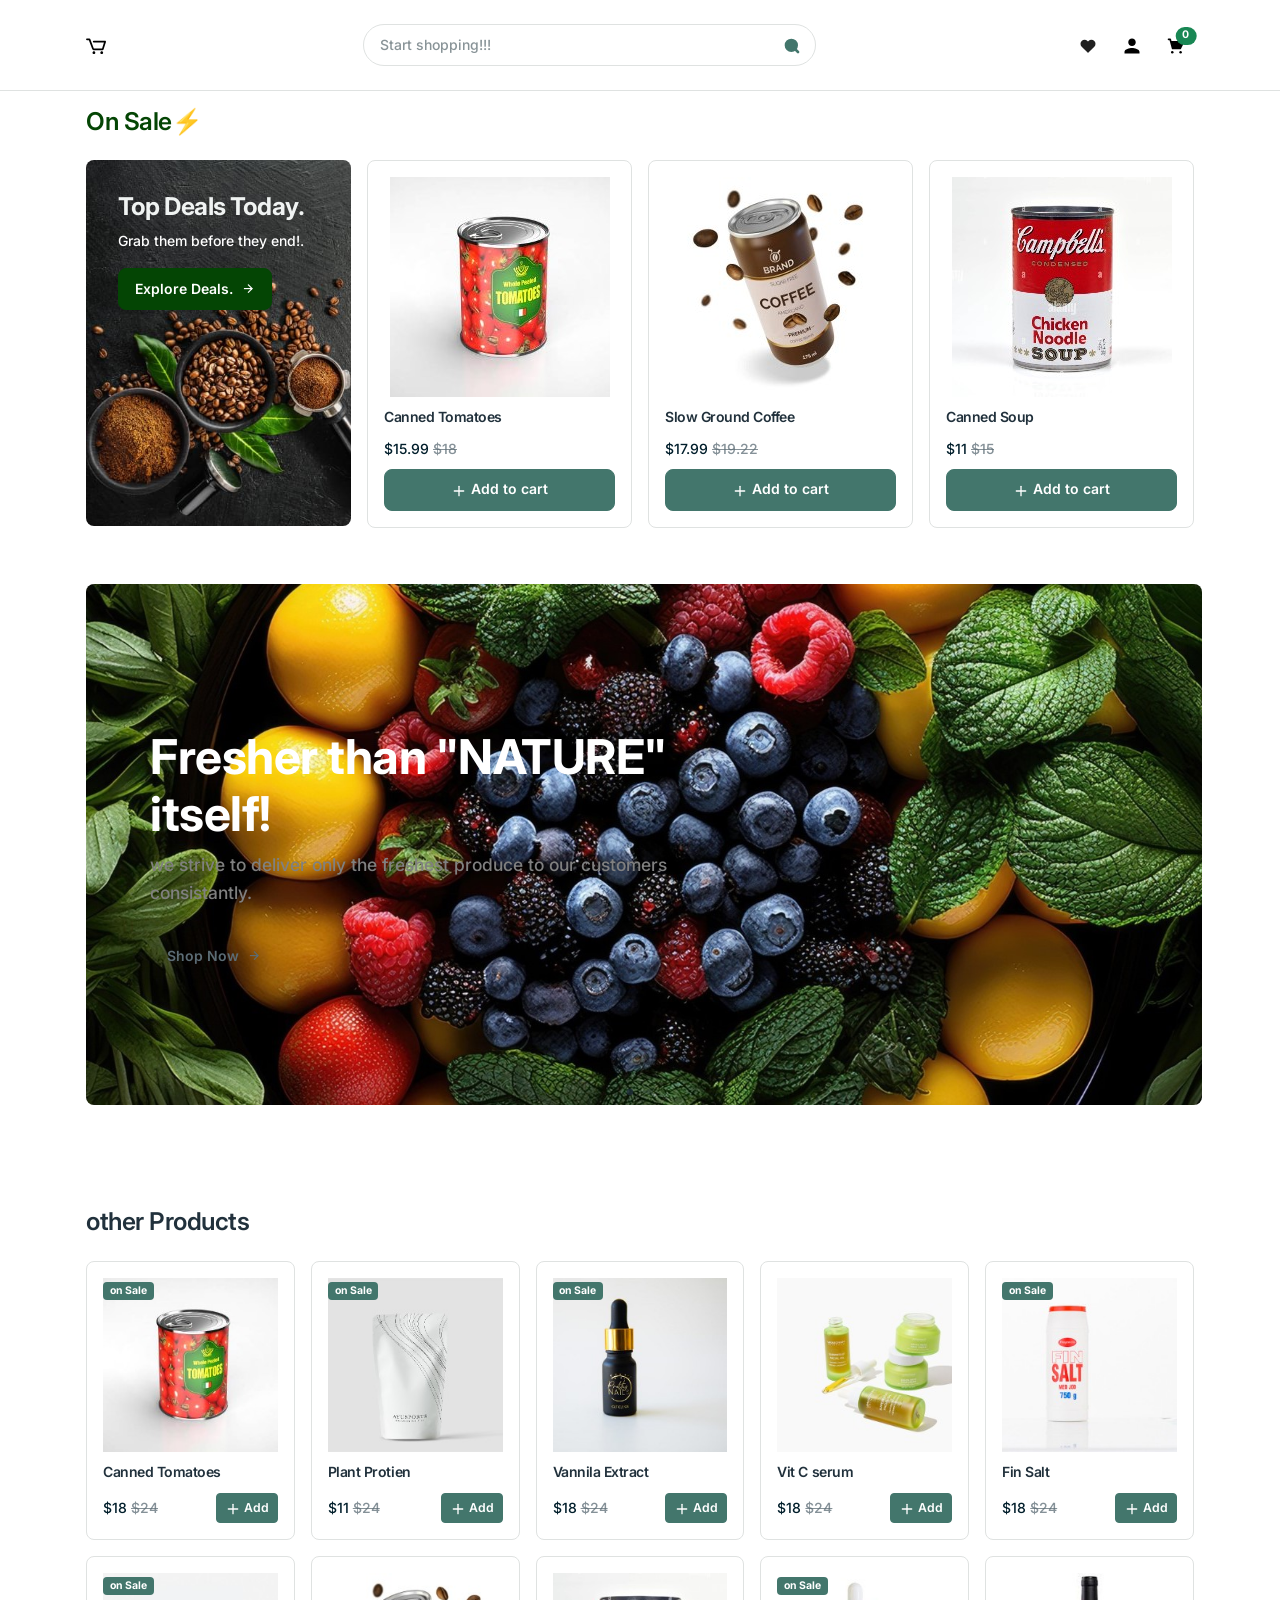
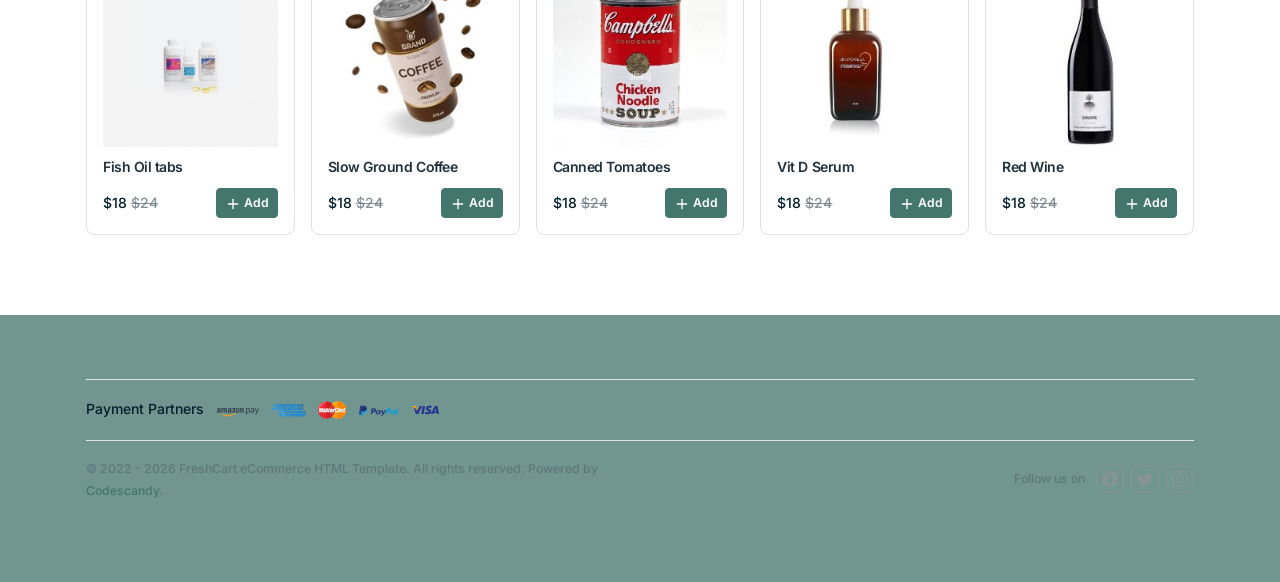
==== commit 072ea0e2: "finishing touches" ====
--- a/index.html
+++ b/index.html
@@ -204,10 +204,10 @@
                         <h3 class="mb-0 text-dark-primary">On Sale⚡</h3>
                     </div>
                 </div>
-                <div class="table-responsive-xl pb-6">
+                <div class="table-responsive-xl pb-6" style="height: 365.17;">
                     <div class="row row-cols-lg-4 row-cols-1 row-cols-md-2 g-4 flex-nowrap">
                         <div class="col">
-                            <div class="pt-8 px-6 px-xl-8 rounded" style="background: url(./assets/images/banner/banner-deal.jpg) no-repeat; background-size: cover; height: 470px">
+                            <div class="pt-8 px-6 px-xl-8 rounded" style="background: url(./assets/images/banner/banner-deal.jpg) no-repeat; background-size: cover; height: 365.17px">
                                 <div>
                                     <h3 class="fw-bolder text-light">Top Deals Today.</h3>
                                     <p class="text-white">Grab them before they end!.</p>
@@ -224,7 +224,7 @@
                             <div class="card card-product">
                                 <div class="card-body">
                                     <div class="text-center position-relative">
-                                        <a href="./pages/shop-single.html"><img src="assets/images/products/product-img-12.jpg" alt="Grocery Ecommerce Template" class="mb-3 img-fluid" /></a>
+                                        <a href="./pages/shop-single.html"><img src="assets/images/products/12.jpg" alt="  Ecomm site products" class="mb-3 img-fluid" /></a>
                                         <div class="card-product-action">
                                             <a href="#!" class="btn-action" data-bs-toggle="modal" data-bs-target="#quickViewModal">
                                        <i class="bi bi-eye" data-bs-toggle="tooltip" data-bs-html="true" title="Quick View"></i>
@@ -233,25 +233,14 @@
                                             <a href="#!" class="btn-action" data-bs-toggle="tooltip" data-bs-html="true" title="Compare"><i class="bi bi-arrow-left-right"></i></a>
                                         </div>
                                     </div>
-                                    <div class="text-small mb-1">
-                                        <a href="#!" class="text-decoration-none text-muted"><small>Fruits & Vegetables</small></a>
-                                    </div>
-                                    <h2 class="fs-6"><a href="./pages/shop-single.html" class="text-inherit text-decoration-none">Crushed Tomatoes</a></h2>
+                                    
+                                    <h2 class="fs-6"><a href="./pages/shop-single.html" class="text-inherit text-decoration-none">Canned Tomatoes</a></h2>
                                     <div class="d-flex justify-content-between align-items-center mt-3">
                                         <div>
-                                            <span class="text-dark">$13</span>
+                                            <span class="text-dark">$15.99</span>
                                             <span class="text-decoration-line-through text-muted">$18</span>
                                         </div>
-                                        <div>
-                                            <small class="text-warning">
-                                       <i class="bi bi-star-fill"></i>
-                                       <i class="bi bi-star-fill"></i>
-                                       <i class="bi bi-star-fill"></i>
-                                       <i class="bi bi-star-fill"></i>
-                                       <i class="bi bi-star-half"></i>
-                                    </small>
-                                            <span><small>4.5</small></span>
-                                        </div>
+                                        
                                     </div>
                                     <div class="d-grid mt-2">
                                         <a href="#!" class="btn btn-primary">
@@ -272,9 +261,7 @@
                                     Add to cart
                                  </a>
                                     </div>
-                                    <div class="d-flex justify-content-start text-center mt-3 w-100">
-                                        <div class="deals-countdown w-100" data-countdown="2028/12/9 00:00:00"></div>
-                                    </div>
+                                    
                                 </div>
                             </div>
                         </div>
@@ -283,30 +270,19 @@
                             <div class="card card-product">
                                 <div class="card-body">
                                     <div class="text-center position-relative">
-                                        <a href="./pages/shop-single.html"><img src="assets/images/products/product-img-11.jpg" alt="Grocery Ecommerce Template" class="mb-3 img-fluid" /></a>
+                                        <a href="./pages/shop-single.html"><img src="assets/images/products/11.jpg" alt="  Ecomm site products" class="mb-3 img-fluid" /></a>
 
                                         
                                     </div>
-                                    <div class="text-small mb-1">
-                                        <a href="#!" class="text-decoration-none text-muted"><small>Tea, Coffee & Drinks</small></a>
-                                    </div>
-                                    <h2 class="fs-6"><a href="./pages/shop-single.html" class="text-inherit text-decoration-none">Roast Ground Coffee</a></h2>
+                                    
+                                    <h2 class="fs-6"><a href="./pages/shop-single.html" class="text-inherit text-decoration-none">Slow Ground Coffee</a></h2>
 
                                     <div class="d-flex justify-content-between align-items-center mt-3">
                                         <div>
-                                            <span class="text-dark">$13</span>
-                                            <span class="text-decoration-line-through text-muted">$18</span>
+                                            <span class="text-dark">$17.99</span>
+                                            <span class="text-decoration-line-through text-muted">$19.22</span>
                                         </div>
-                                        <div>
-                                            <small class="text-warning">
-                                       <i class="bi bi-star-fill"></i>
-                                       <i class="bi bi-star-fill"></i>
-                                       <i class="bi bi-star-fill"></i>
-                                       <i class="bi bi-star-fill"></i>
-                                       <i class="bi bi-star-half"></i>
-                                    </small>
-                                            <span><small>4.5</small></span>
-                                        </div>
+                                       
                                     </div>
                                     <div class="d-grid mt-2">
                                         <a href="#!" class="btn btn-primary">
@@ -327,9 +303,7 @@
                                     Add to cart
                                  </a>
                                     </div>
-                                    <div class="d-flex justify-content-start text-center mt-3">
-                                        <div class="deals-countdown w-100" data-countdown="2028/10/10 00:00:00"></div>
-                                    </div>
+                                    
                                 </div>
                             </div>
                         </div>
@@ -339,7 +313,7 @@
                             <div class="card card-product">
                                 <div class="card-body">
                                     <div class="text-center position-relative">
-                                        <a href="./pages/shop-single.html"><img src="assets/images/products/product-img-13.jpg" alt="Grocery Ecommerce Template" class="mb-3 img-fluid" /></a>
+                                        <a href="./pages/shop-single.html"><img src="assets/images/products/13.jpg" alt="  Ecomm site products" class="mb-3 img-fluid" /></a>
                                         <div class="card-product-action">
                                             <a href="#!" class="btn-action" data-bs-toggle="modal" data-bs-target="#quickViewModal">
                                        <i class="bi bi-eye" data-bs-toggle="tooltip" data-bs-html="true" title="Quick View"></i>
@@ -348,25 +322,14 @@
                                             <a href="#!" class="btn-action" data-bs-toggle="tooltip" data-bs-html="true" title="Compare"><i class="bi bi-arrow-left-right"></i></a>
                                         </div>
                                     </div>
-                                    <div class="text-small mb-1">
-                                        <a href="#!" class="text-decoration-none text-muted"><small>Fruits & Vegetables</small></a>
-                                    </div>
-                                    <h2 class="fs-6"><a href="./pages/shop-single.html" class="text-inherit text-decoration-none">Golden Pineapple</a></h2>
+                                    
+                                    <h2 class="fs-6"><a href="./pages/shop-single.html" class="text-inherit text-decoration-none">Canned Soup</a></h2>
                                     <div class="d-flex justify-content-between align-items-center mt-3">
                                         <div>
-                                            <span class="text-dark">$13</span>
-                                            <span class="text-decoration-line-through text-muted">$18</span>
+                                            <span class="text-dark">$11</span>
+                                            <span class="text-decoration-line-through text-muted">$15</span>
                                         </div>
-                                        <div>
-                                            <small class="text-warning">
-                                       <i class="bi bi-star-fill"></i>
-                                       <i class="bi bi-star-fill"></i>
-                                       <i class="bi bi-star-fill"></i>
-                                       <i class="bi bi-star-fill"></i>
-                                       <i class="bi bi-star-half"></i>
-                                    </small>
-                                            <span><small>4.5</small></span>
-                                        </div>
+                                        
                                     </div>
                                     <div class="d-grid mt-2">
                                         <a href="#!" class="btn btn-primary">
@@ -387,9 +350,7 @@
                                     Add to cart
                                  </a>
                                     </div>
-                                    <div class="d-flex justify-content-start text-center mt-3">
-                                        <div class="deals-countdown w-100" data-countdown="2028/11/11 00:00:00"></div>
-                                    </div>
+                                    
                                 </div>
                             </div>
                         </div>
@@ -436,46 +397,15 @@
         </section>
 
  
-        <section>
-            <div class="container">
-                <div class="row">
-                    <div class="col-12 col-md-6 mb-3 mb-lg-0">
-                        <div>
-                            <div class="py-10 px-8 rounded" style="background: url(./assets/images/banner/grocery-banner.png) no-repeat; background-size: cover; background-position: center">
-                                <div>
-                                    <h3 class="fw-bold mb-1">Fruits & Vegetables</h3>
-                                    <p class="mb-4">
-                                        Get Upto
-                                        <span class="fw-bold">30%</span> Off
-                                    </p>
-                                    <a href="#!" class="btn btn-dark">Shop Now</a>
-                                </div>
-                            </div>
-                        </div>
-                    </div>
-                    <div class="col-12 col-md-6">
-                        <div>
-                            <div class="py-10 px-8 rounded" style="background: url(./assets/images/banner/grocery-banner-2.jpg) no-repeat; background-size: cover; background-position: center">
-                                <div>
-                                    <h3 class="fw-bold mb-1">Freshly Baked Buns</h3>
-                                    <p class="mb-4">
-                                        Get Upto
-                                        <span class="fw-bold">25%</span> Off
-                                    </p>
-                                    <a href="#!" class="btn btn-dark">Shop Now</a>
-                                </div>
-                            </div>
-                        </div>
-                    </div>
-                </div>
-            </div>
-        </section>
+
+
+
         <!-- Popular Products Start-->
         <section class="my-lg-14 my-8">
             <div class="container">
                 <div class="row">
                     <div class="col-12 mb-6">
-                        <h3 class="mb-0">Popular Products</h3>
+                        <h3 class="mb-0">other Products</h3>
                     </div>
                 </div>
 
@@ -485,32 +415,15 @@
                             <div class="card-body">
                                 <div class="text-center position-relative">
                                     <div class="position-absolute top-0 start-0">
-                                        <span class="badge bg-danger">Sale</span>
-                                    </div>
-                                    <a href="#!"><img src="assets/images/products/product-img-1.jpg" alt="Grocery Ecommerce Template" class="mb-3 img-fluid" /></a>
-
-                                    <div class="card-product-action">
-                                        <a href="#!" class="btn-action" data-bs-toggle="modal" data-bs-target="#quickViewModal">
-                                    <i class="bi bi-eye" data-bs-toggle="tooltip" data-bs-html="true" title="Quick View"></i>
-                                 </a>
-                                        <a href="#!" class="btn-action" data-bs-toggle="tooltip" data-bs-html="true" title="Wishlist"><i class="bi bi-heart"></i></a>
-                                        <a href="#!" class="btn-action" data-bs-toggle="tooltip" data-bs-html="true" title="Compare"><i class="bi bi-arrow-left-right"></i></a>
-                                    </div>
-                                </div>
-                                <div class="text-small mb-1">
-                                    <a href="#!" class="text-decoration-none text-muted"><small>Snack & Munchies</small></a>
-                                </div>
-                                <h2 class="fs-6"><a href="./pages/shop-single.html" class="text-inherit text-decoration-none">Haldiram's Sev Bhujia</a></h2>
-                                <div>
-                                    <small class="text-warning">
-                                 <i class="bi bi-star-fill"></i>
-                                 <i class="bi bi-star-fill"></i>
-                                 <i class="bi bi-star-fill"></i>
-                                 <i class="bi bi-star-fill"></i>
-                                 <i class="bi bi-star-half"></i>
-                              </small>
-                                    <span class="text-muted small">4.5(149)</span>
-                                </div>
+                                        <span class="badge bg-primary">on Sale</span>
+                                    </div>
+                                    <a href="#!"><img src="assets/images/products/12.jpg" alt="  Ecomm site products" class="mb-3 img-fluid" /></a>
+
+                                   
+                                </div>
+                                 
+                                <h2 class="fs-6"><a href="./pages/shop-single.html" class="text-inherit text-decoration-none"> Canned Tomatoes </a></h2>
+                               
                                 <div class="d-flex justify-content-between align-items-center mt-3">
                                     <div>
                                         <span class="text-dark">$18</span>
@@ -539,38 +452,28 @@
                             </div>
                         </div>
                     </div>
+
+                    <!-- item -->
+
                     <div class="col">
                         <div class="card card-product">
                             <div class="card-body">
                                 <div class="text-center position-relative">
                                     <div class="position-absolute top-0 start-0">
-                                        <span class="badge bg-success">14%</span>
-                                    </div>
-                                    <a href="./pages/shop-single.html"><img src="assets/images/products/product-img-2.jpg" alt="Grocery Ecommerce Template" class="mb-3 img-fluid" /></a>
-                                    <div class="card-product-action">
-                                        <a href="#!" class="btn-action" data-bs-toggle="modal" data-bs-target="#quickViewModal">
-                                    <i class="bi bi-eye" data-bs-toggle="tooltip" data-bs-html="true" title="Quick View"></i>
-                                 </a>
-                                        <a href="../pages/shop-wishlist.html" class="btn-action" data-bs-toggle="tooltip" data-bs-html="true" title="Wishlist"><i class="bi bi-heart"></i></a>
-                                        <a href="#!" class="btn-action" data-bs-toggle="tooltip" data-bs-html="true" title="Compare"><i class="bi bi-arrow-left-right"></i></a>
-                                    </div>
-                                </div>
-                                <div class="text-small mb-1">
-                                    <a href="#!" class="text-decoration-none text-muted"><small>Bakery & Biscuits</small></a>
-                                </div>
-                                <h2 class="fs-6"><a href="./pages/shop-single.html" class="text-inherit text-decoration-none">NutriChoice Digestive</a></h2>
-                                <div class="text-warning">
-                                    <small>
-                                 <i class="bi bi-star-fill"></i>
-                                 <i class="bi bi-star-fill"></i>
-                                 <i class="bi bi-star-fill"></i>
-                                 <i class="bi bi-star-fill"></i>
-                                 <i class="bi bi-star-half"></i>
-                              </small>
-                                    <span class="text-muted small">4.5 (25)</span>
-                                </div>
+                                        <span class="badge bg-primary">on Sale</span>
+                                    </div>
+                                    <a href="#!"><img src="assets/images/products/2.jpg" alt="Ecomm site products" class="mb-3 img-fluid" /></a>
+
+                                   
+                                </div>
+                                 
+                                <h2 class="fs-6"><a href="./pages/shop-single.html" class="text-inherit text-decoration-none"> Plant Protien </a></h2>
+                               
                                 <div class="d-flex justify-content-between align-items-center mt-3">
-                                    <div><span class="text-dark">$24</span></div>
+                                    <div>
+                                        <span class="text-dark">$11</span>
+                                        <span class="text-decoration-line-through text-muted">$24</span>
+                                    </div>
                                     <div>
                                         <a href="#!" class="btn btn-primary btn-sm">
                                     <svg
@@ -594,204 +497,22 @@
                             </div>
                         </div>
                     </div>
-                    <div class="col">
-                        <div class="card card-product">
-                            <div class="card-body">
-                                <div class="text-center position-relative">
-                                    <a href="./pages/shop-single.html"><img src="assets/images/products/product-img-3.jpg" alt="Grocery Ecommerce Template" class="mb-3 img-fluid" /></a>
-                                    <div class="card-product-action">
-                                        <a href="#!" class="btn-action" data-bs-toggle="modal" data-bs-target="#quickViewModal">
-                                    <i class="bi bi-eye" data-bs-toggle="tooltip" data-bs-html="true" title="Quick View"></i>
-                                 </a>
-                                        <a href="../pages/shop-wishlist.html" class="btn-action" data-bs-toggle="tooltip" data-bs-html="true" title="Wishlist"><i class="bi bi-heart"></i></a>
-                                        <a href="#!" class="btn-action" data-bs-toggle="tooltip" data-bs-html="true" title="Compare"><i class="bi bi-arrow-left-right"></i></a>
-                                    </div>
-                                </div>
-                                <div class="text-small mb-1">
-                                    <a href="#!" class="text-decoration-none text-muted"><small>Bakery & Biscuits</small></a>
-                                </div>
-                                <h2 class="fs-6"><a href="./pages/shop-single.html" class="text-inherit text-decoration-none">Cadbury 5 Star Chocolate</a></h2>
-                                <div class="text-warning">
-                                    <small>
-                                 <i class="bi bi-star-fill"></i>
-                                 <i class="bi bi-star-fill"></i>
-                                 <i class="bi bi-star-fill"></i>
-                                 <i class="bi bi-star-fill"></i>
-                                 <i class="bi bi-star-fill"></i>
-                              </small>
-                                    <span class="text-muted small">5 (469)</span>
-                                </div>
-                                <div class="d-flex justify-content-between align-items-center mt-3">
-                                    <div>
-                                        <span class="text-dark">$32</span>
-                                        <span class="text-decoration-line-through text-muted">$35</span>
-                                    </div>
-                                    <div>
-                                        <a href="#!" class="btn btn-primary btn-sm">
-                                    <svg
-                                       xmlns="http://www.w3.org/2000/svg"
-                                       width="16"
-                                       height="16"
-                                       viewBox="0 0 24 24"
-                                       fill="none"
-                                       stroke="currentColor"
-                                       stroke-width="2"
-                                       stroke-linecap="round"
-                                       stroke-linejoin="round"
-                                       class="feather feather-plus">
-                                       <line x1="12" y1="5" x2="12" y2="19"></line>
-                                       <line x1="5" y1="12" x2="19" y2="12"></line>
-                                    </svg>
-                                    Add
-                                 </a>
-                                    </div>
-                                </div>
-                            </div>
-                        </div>
-                    </div>
-                    <div class="col">
-                        <div class="card card-product">
-                            <div class="card-body">
-                                <div class="text-center position-relative">
-                                    <a href="./pages/shop-single.html"><img src="assets/images/products/product-img-4.jpg" alt="Grocery Ecommerce Template" class="mb-3 img-fluid" /></a>
-                                    <div class="card-product-action">
-                                        <a href="#!" class="btn-action" data-bs-toggle="modal" data-bs-target="#quickViewModal">
-                                    <i class="bi bi-eye" data-bs-toggle="tooltip" data-bs-html="true" title="Quick View"></i>
-                                 </a>
-                                        <a href="../pages/shop-wishlist.html" class="btn-action" data-bs-toggle="tooltip" data-bs-html="true" title="Wishlist"><i class="bi bi-heart"></i></a>
-                                        <a href="#!" class="btn-action" data-bs-toggle="tooltip" data-bs-html="true" title="Compare"><i class="bi bi-arrow-left-right"></i></a>
-                                    </div>
-                                    <div class="position-absolute top-0 start-0">
-                                        <span class="badge bg-danger">Hot</span>
-                                    </div>
-                                </div>
-                                <div class="text-small mb-1">
-                                    <a href="#!" class="text-decoration-none text-muted"><small>Snack & Munchies</small></a>
-                                </div>
-                                <h2 class="fs-6"><a href="./pages/shop-single.html" class="text-inherit text-decoration-none">Onion Flavour Potato</a></h2>
-                                <div class="text-warning">
-                                    <small>
-                                 <i class="bi bi-star-fill"></i>
-                                 <i class="bi bi-star-fill"></i>
-                                 <i class="bi bi-star-fill"></i>
-                                 <i class="bi bi-star-half"></i>
-                                 <i class="bi bi-star"></i>
-                              </small>
-                                    <span class="text-muted small">3.5 (456)</span>
-                                </div>
-                                <div class="d-flex justify-content-between align-items-center mt-3">
-                                    <div>
-                                        <span class="text-dark">$3</span>
-                                        <span class="text-decoration-line-through text-muted">$5</span>
-                                    </div>
-                                    <div>
-                                        <a href="#!" class="btn btn-primary btn-sm">
-                                    <svg
-                                       xmlns="http://www.w3.org/2000/svg"
-                                       width="16"
-                                       height="16"
-                                       viewBox="0 0 24 24"
-                                       fill="none"
-                                       stroke="currentColor"
-                                       stroke-width="2"
-                                       stroke-linecap="round"
-                                       stroke-linejoin="round"
-                                       class="feather feather-plus">
-                                       <line x1="12" y1="5" x2="12" y2="19"></line>
-                                       <line x1="5" y1="12" x2="19" y2="12"></line>
-                                    </svg>
-                                    Add
-                                 </a>
-                                    </div>
-                                </div>
-                            </div>
-                        </div>
-                    </div>
-                    <div class="col">
-                        <div class="card card-product">
-                            <div class="card-body">
-                                <div class="text-center position-relative">
-                                    <a href="./pages/shop-single.html"><img src="assets/images/products/product-img-5.jpg" alt="Grocery Ecommerce Template" class="mb-3 img-fluid" /></a>
-                                    <div class="card-product-action">
-                                        <a href="#!" class="btn-action" data-bs-toggle="modal" data-bs-target="#quickViewModal">
-                                    <i class="bi bi-eye" data-bs-toggle="tooltip" data-bs-html="true" title="Quick View"></i>
-                                 </a>
-                                        <a href="../pages/shop-wishlist.html" class="btn-action" data-bs-toggle="tooltip" data-bs-html="true" title="Wishlist"><i class="bi bi-heart"></i></a>
-                                        <a href="#!" class="btn-action" data-bs-toggle="tooltip" data-bs-html="true" title="Compare"><i class="bi bi-arrow-left-right"></i></a>
-                                    </div>
-                                </div>
-                                <div class="text-small mb-1">
-                                    <a href="#!" class="text-decoration-none text-muted"><small>Instant Food</small></a>
-                                </div>
-                                <h2 class="fs-6"><a href="./pages/shop-single.html" class="text-inherit text-decoration-none">Salted Instant Popcorn</a></h2>
-                                <div class="text-warning">
-                                    <small>
-                                 <i class="bi bi-star-fill"></i>
-                                 <i class="bi bi-star-fill"></i>
-                                 <i class="bi bi-star-fill"></i>
-                                 <i class="bi bi-star-fill"></i>
-                                 <i class="bi bi-star-half"></i>
-                              </small>
-                                    <span class="text-muted small">4.5 (39)</span>
-                                </div>
-                                <div class="d-flex justify-content-between mt-4">
-                                    <div>
-                                        <span class="text-dark">$13</span>
-                                        <span class="text-decoration-line-through text-muted">$18</span>
-                                    </div>
-                                    <div>
-                                        <a href="#!" class="btn btn-primary btn-sm">
-                                    <svg
-                                       xmlns="http://www.w3.org/2000/svg"
-                                       width="16"
-                                       height="16"
-                                       viewBox="0 0 24 24"
-                                       fill="none"
-                                       stroke="currentColor"
-                                       stroke-width="2"
-                                       stroke-linecap="round"
-                                       stroke-linejoin="round"
-                                       class="feather feather-plus">
-                                       <line x1="12" y1="5" x2="12" y2="19"></line>
-                                       <line x1="5" y1="12" x2="19" y2="12"></line>
-                                    </svg>
-                                    Add
-                                 </a>
-                                    </div>
-                                </div>
-                            </div>
-                        </div>
-                    </div>
+
+                    <!-- item -->
                     <div class="col">
                         <div class="card card-product">
                             <div class="card-body">
                                 <div class="text-center position-relative">
                                     <div class="position-absolute top-0 start-0">
-                                        <span class="badge bg-danger">Sale</span>
-                                    </div>
-                                    <a href="#!"><img src="assets/images/products/product-img-6.jpg" alt="Grocery Ecommerce Template" class="mb-3 img-fluid" /></a>
-                                    <div class="card-product-action">
-                                        <a href="#!" class="btn-action" data-bs-toggle="modal" data-bs-target="#quickViewModal">
-                                    <i class="bi bi-eye" data-bs-toggle="tooltip" data-bs-html="true" title="Quick View"></i>
-                                 </a>
-                                        <a href="../pages/shop-wishlist.html" class="btn-action" data-bs-toggle="tooltip" data-bs-html="true" title="Wishlist"><i class="bi bi-heart"></i></a>
-                                        <a href="#!" class="btn-action" data-bs-toggle="tooltip" data-bs-html="true" title="Compare"><i class="bi bi-arrow-left-right"></i></a>
-                                    </div>
-                                </div>
-                                <div class="text-small mb-1">
-                                    <a href="#!" class="text-decoration-none text-muted"><small>Dairy, Bread & Eggs</small></a>
-                                </div>
-                                <h2 class="fs-6"><a href="./pages/shop-single.html" class="text-inherit text-decoration-none">Blueberry Greek Yogurt</a></h2>
-                                <div>
-                                    <small class="text-warning">
-                                 <i class="bi bi-star-fill"></i>
-                                 <i class="bi bi-star-fill"></i>
-                                 <i class="bi bi-star-fill"></i>
-                                 <i class="bi bi-star-fill"></i>
-                                 <i class="bi bi-star-half"></i>
-                              </small>
-                                    <span class="text-muted small">4.5 (189)</span>
-                                </div>
+                                        <span class="badge bg-primary">on Sale</span>
+                                    </div>
+                                    <a href="#!"><img src="assets/images/products/4.jpg" alt="  Ecomm site products" class="mb-3 img-fluid" /></a>
+
+                                   
+                                </div>
+                                 
+                                <h2 class="fs-6"><a href="./pages/shop-single.html" class="text-inherit text-decoration-none"> Vannila Extract  </a></h2>
+                               
                                 <div class="d-flex justify-content-between align-items-center mt-3">
                                     <div>
                                         <span class="text-dark">$18</span>
@@ -820,35 +541,25 @@
                             </div>
                         </div>
                     </div>
+                    <!-- item -->
+
                     <div class="col">
                         <div class="card card-product">
                             <div class="card-body">
                                 <div class="text-center position-relative">
-                                    <a href="./pages/shop-single.html"><img src="assets/images/products/product-img-7.jpg" alt="Grocery Ecommerce Template" class="mb-3 img-fluid" /></a>
-                                    <div class="card-product-action">
-                                        <a href="#!" class="btn-action" data-bs-toggle="modal" data-bs-target="#quickViewModal">
-                                    <i class="bi bi-eye" data-bs-toggle="tooltip" data-bs-html="true" title="Quick View"></i>
-                                 </a>
-                                        <a href="../pages/shop-wishlist.html" class="btn-action" data-bs-toggle="tooltip" data-bs-html="true" title="Wishlist"><i class="bi bi-heart"></i></a>
-                                        <a href="#!" class="btn-action" data-bs-toggle="tooltip" data-bs-html="true" title="Compare"><i class="bi bi-arrow-left-right"></i></a>
-                                    </div>
-                                </div>
-                                <div class="text-small mb-1">
-                                    <a href="#!" class="text-decoration-none text-muted"><small>Dairy, Bread & Eggs</small></a>
-                                </div>
-                                <h2 class="fs-6"><a href="./pages/shop-single.html" class="text-inherit text-decoration-none">Britannia Cheese Slices</a></h2>
-                                <div class="text-warning">
-                                    <small>
-                                 <i class="bi bi-star-fill"></i>
-                                 <i class="bi bi-star-fill"></i>
-                                 <i class="bi bi-star-fill"></i>
-                                 <i class="bi bi-star-fill"></i>
-                                 <i class="bi bi-star-fill"></i>
-                              </small>
-                                    <span class="text-muted small">5 (345)</span>
-                                </div>
+                                    
+                                    <a href="#!"><img src="assets/images/products/5.jpg" alt="  Ecomm site products" class="mb-3 img-fluid" /></a>
+
+                                   
+                                </div>
+                                 
+                                <h2 class="fs-6"><a href="./pages/shop-single.html" class="text-inherit text-decoration-none"> Vit C serum </a></h2>
+                               
                                 <div class="d-flex justify-content-between align-items-center mt-3">
-                                    <div><span class="text-dark">$24</span></div>
+                                    <div>
+                                        <span class="text-dark">$18</span>
+                                        <span class="text-decoration-line-through text-muted">$24</span>
+                                    </div>
                                     <div>
                                         <a href="#!" class="btn btn-primary btn-sm">
                                     <svg
@@ -872,37 +583,27 @@
                             </div>
                         </div>
                     </div>
+
+                    <!-- item -->
+
                     <div class="col">
                         <div class="card card-product">
                             <div class="card-body">
                                 <div class="text-center position-relative">
-                                    <a href="./pages/shop-single.html"><img src="assets/images/products/product-img-8.jpg" alt="Grocery Ecommerce Template" class="mb-3 img-fluid" /></a>
-                                    <div class="card-product-action">
-                                        <a href="#!" class="btn-action" data-bs-toggle="modal" data-bs-target="#quickViewModal">
-                                    <i class="bi bi-eye" data-bs-toggle="tooltip" data-bs-html="true" title="Quick View"></i>
-                                 </a>
-                                        <a href="../pages/shop-wishlist.html" class="btn-action" data-bs-toggle="tooltip" data-bs-html="true" title="Wishlist"><i class="bi bi-heart"></i></a>
-                                        <a href="#!" class="btn-action" data-bs-toggle="tooltip" data-bs-html="true" title="Compare"><i class="bi bi-arrow-left-right"></i></a>
-                                    </div>
-                                </div>
-                                <div class="text-small mb-1">
-                                    <a href="#!" class="text-decoration-none text-muted"><small>Instant Food</small></a>
-                                </div>
-                                <h2 class="fs-6"><a href="./pages/shop-single.html" class="text-inherit text-decoration-none">Kellogg's Original Cereals</a></h2>
-                                <div class="text-warning">
-                                    <small>
-                                 <i class="bi bi-star-fill"></i>
-                                 <i class="bi bi-star-fill"></i>
-                                 <i class="bi bi-star-fill"></i>
-                                 <i class="bi bi-star-fill"></i>
-                                 <i class="bi bi-star-half"></i>
-                              </small>
-                                    <span class="text-muted small">4 (90)</span>
-                                </div>
+                                    <div class="position-absolute top-0 start-0">
+                                        <span class="badge bg-primary">on Sale</span>
+                                    </div>
+                                    <a href="#!"><img src="assets/images/products/8.jpg" alt="  Ecomm site products" class="mb-3 img-fluid" /></a>
+
+                                   
+                                </div>
+                                 
+                                <h2 class="fs-6"><a href="./pages/shop-single.html" class="text-inherit text-decoration-none"> Fin Salt </a></h2>
+                               
                                 <div class="d-flex justify-content-between align-items-center mt-3">
                                     <div>
-                                        <span class="text-dark">$32</span>
-                                        <span class="text-decoration-line-through text-muted">$35</span>
+                                        <span class="text-dark">$18</span>
+                                        <span class="text-decoration-line-through text-muted">$24</span>
                                     </div>
                                     <div>
                                         <a href="#!" class="btn btn-primary btn-sm">
@@ -927,37 +628,26 @@
                             </div>
                         </div>
                     </div>
+
+                    <!-- item -->
                     <div class="col">
                         <div class="card card-product">
                             <div class="card-body">
                                 <div class="text-center position-relative">
-                                    <a href="./pages/shop-single.html"><img src="assets/images/products/product-img-9.jpg" alt="Grocery Ecommerce Template" class="mb-3 img-fluid" /></a>
-                                    <div class="card-product-action">
-                                        <a href="#!" class="btn-action" data-bs-toggle="modal" data-bs-target="#quickViewModal">
-                                    <i class="bi bi-eye" data-bs-toggle="tooltip" data-bs-html="true" title="Quick View"></i>
-                                 </a>
-                                        <a href="../pages/shop-wishlist.html" class="btn-action" data-bs-toggle="tooltip" data-bs-html="true" title="Wishlist"><i class="bi bi-heart"></i></a>
-                                        <a href="#!" class="btn-action" data-bs-toggle="tooltip" data-bs-html="true" title="Compare"><i class="bi bi-arrow-left-right"></i></a>
-                                    </div>
-                                </div>
-                                <div class="text-small mb-1">
-                                    <a href="#!" class="text-decoration-none text-muted"><small>Snack & Munchies</small></a>
-                                </div>
-                                <h2 class="fs-6"><a href="./pages/shop-single.html" class="text-inherit text-decoration-none">Slurrp Millet Chocolate</a></h2>
-                                <div class="text-warning">
-                                    <small>
-                                 <i class="bi bi-star-fill"></i>
-                                 <i class="bi bi-star-fill"></i>
-                                 <i class="bi bi-star-fill"></i>
-                                 <i class="bi bi-star-fill"></i>
-                                 <i class="bi bi-star-half"></i>
-                              </small>
-                                    <span class="text-muted small">4.5 (67)</span>
-                                </div>
+                                    <div class="position-absolute top-0 start-0">
+                                        <span class="badge bg-primary">on Sale</span>
+                                    </div>
+                                    <a href="#!"><img src="assets/images/products/9.jpg" alt="  Ecomm site products" class="mb-3 img-fluid" /></a>
+
+                                   
+                                </div>
+                                 
+                                <h2 class="fs-6"><a href="./pages/shop-single.html" class="text-inherit text-decoration-none"> Fish Oil tabs  </a></h2>
+                               
                                 <div class="d-flex justify-content-between align-items-center mt-3">
                                     <div>
-                                        <span class="text-dark">$3</span>
-                                        <span class="text-decoration-line-through text-muted">$5</span>
+                                        <span class="text-dark">$18</span>
+                                        <span class="text-decoration-line-through text-muted">$24</span>
                                     </div>
                                     <div>
                                         <a href="#!" class="btn btn-primary btn-sm">
@@ -982,37 +672,23 @@
                             </div>
                         </div>
                     </div>
+
                     <div class="col">
                         <div class="card card-product">
                             <div class="card-body">
                                 <div class="text-center position-relative">
-                                    <a href="./pages/shop-single.html"><img src="assets/images/products/product-img-10.jpg" alt="Grocery Ecommerce Template" class="mb-3 img-fluid" /></a>
-                                    <div class="card-product-action">
-                                        <a href="#!" class="btn-action" data-bs-toggle="modal" data-bs-target="#quickViewModal">
-                                    <i class="bi bi-eye" data-bs-toggle="tooltip" data-bs-html="true" title="Quick View"></i>
-                                 </a>
-                                        <a href="../pages/shop-wishlist.html" class="btn-action" data-bs-toggle="tooltip" data-bs-html="true" title="Wishlist"><i class="bi bi-heart"></i></a>
-                                        <a href="#!" class="btn-action" data-bs-toggle="tooltip" data-bs-html="true" title="Compare"><i class="bi bi-arrow-left-right"></i></a>
-                                    </div>
-                                </div>
-                                <div class="text-small mb-1">
-                                    <a href="#!" class="text-decoration-none text-muted"><small>Dairy, Bread & Eggs</small></a>
-                                </div>
-                                <h2 class="fs-6"><a href="./pages/shop-single.html" class="text-inherit text-decoration-none">Amul Butter - 500 g</a></h2>
-                                <div class="text-warning">
-                                    <small>
-                                 <i class="bi bi-star-fill"></i>
-                                 <i class="bi bi-star-fill"></i>
-                                 <i class="bi bi-star-fill"></i>
-                                 <i class="bi bi-star-half"></i>
-                                 <i class="bi bi-star"></i>
-                              </small>
-                                    <span class="text-muted small">3.5 (89)</span>
-                                </div>
-                                <div class="d-flex justify-content-between mt-4">
-                                    <div>
-                                        <span class="text-dark">$13</span>
-                                        <span class="text-decoration-line-through text-muted">$18</span>
+                                    
+                                    <a href="#!"><img src="assets/images/products/11.jpg" alt="  Ecomm site products" class="mb-3 img-fluid" /></a>
+
+                                   
+                                </div>
+                                 
+                                <h2 class="fs-6"><a href="./pages/shop-single.html" class="text-inherit text-decoration-none"> Slow Ground Coffee </a></h2>
+                               
+                                <div class="d-flex justify-content-between align-items-center mt-3">
+                                    <div>
+                                        <span class="text-dark">$18</span>
+                                        <span class="text-decoration-line-through text-muted">$24</span>
                                     </div>
                                     <div>
                                         <a href="#!" class="btn btn-primary btn-sm">
@@ -1037,302 +713,146 @@
                             </div>
                         </div>
                     </div>
+
+                    <div class="col">
+                        <div class="card card-product">
+                            <div class="card-body">
+                                <div class="text-center position-relative">
+                                    
+                                    <a href="#!"><img src="assets/images/products/13.jpg" alt="  Ecomm site products" class="mb-3 img-fluid" /></a>
+
+                                   
+                                </div>
+                                 
+                                <h2 class="fs-6"><a href="./pages/shop-single.html" class="text-inherit text-decoration-none"> Canned Tomatoes </a></h2>
+                               
+                                <div class="d-flex justify-content-between align-items-center mt-3">
+                                    <div>
+                                        <span class="text-dark">$18</span>
+                                        <span class="text-decoration-line-through text-muted">$24</span>
+                                    </div>
+                                    <div>
+                                        <a href="#!" class="btn btn-primary btn-sm">
+                                    <svg
+                                       xmlns="http://www.w3.org/2000/svg"
+                                       width="16"
+                                       height="16"
+                                       viewBox="0 0 24 24"
+                                       fill="none"
+                                       stroke="currentColor"
+                                       stroke-width="2"
+                                       stroke-linecap="round"
+                                       stroke-linejoin="round"
+                                       class="feather feather-plus">
+                                       <line x1="12" y1="5" x2="12" y2="19"></line>
+                                       <line x1="5" y1="12" x2="19" y2="12"></line>
+                                    </svg>
+                                    Add
+                                 </a>
+                                    </div>
+                                </div>
+                            </div>
+                        </div>
+                    </div>
+
+                    <div class="col">
+                        <div class="card card-product">
+                            <div class="card-body">
+                                <div class="text-center position-relative">
+                                    <div class="position-absolute top-0 start-0">
+                                        <span class="badge bg-primary">on Sale</span>
+                                    </div>
+                                    <a href="#!"><img src="assets/images/products/3.webp" alt="  Ecomm site products" class="mb-3 img-fluid" /></a>
+
+                                   
+                                </div>
+                                 
+                                <h2 class="fs-6"><a href="./pages/shop-single.html" class="text-inherit text-decoration-none"> Vit D Serum </a></h2>
+                               
+                                <div class="d-flex justify-content-between align-items-center mt-3">
+                                    <div>
+                                        <span class="text-dark">$18</span>
+                                        <span class="text-decoration-line-through text-muted">$24</span>
+                                    </div>
+                                    <div>
+                                        <a href="#!" class="btn btn-primary btn-sm">
+                                    <svg
+                                       xmlns="http://www.w3.org/2000/svg"
+                                       width="16"
+                                       height="16"
+                                       viewBox="0 0 24 24"
+                                       fill="none"
+                                       stroke="currentColor"
+                                       stroke-width="2"
+                                       stroke-linecap="round"
+                                       stroke-linejoin="round"
+                                       class="feather feather-plus">
+                                       <line x1="12" y1="5" x2="12" y2="19"></line>
+                                       <line x1="5" y1="12" x2="19" y2="12"></line>
+                                    </svg>
+                                    Add
+                                 </a>
+                                    </div>
+                                </div>
+                            </div>
+                        </div>
+                    </div>
+
+                    <div class="col">
+                        <div class="card card-product">
+                            <div class="card-body">
+                                <div class="text-center position-relative">
+                                    
+                                    <a href="#!"><img src="assets/images/products/7.jpeg" alt="  Ecomm site products" class="mb-3 img-fluid" /></a>
+
+                                   
+                                </div>
+                                 
+                                <h2 class="fs-6"><a href="./pages/shop-single.html" class="text-inherit text-decoration-none"> Red Wine </a></h2>
+                               
+                                <div class="d-flex justify-content-between align-items-center mt-3">
+                                    <div>
+                                        <span class="text-dark">$18</span>
+                                        <span class="text-decoration-line-through text-muted">$24</span>
+                                    </div>
+                                    <div>
+                                        <a href="#!" class="btn btn-primary btn-sm">
+                                    <svg
+                                       xmlns="http://www.w3.org/2000/svg"
+                                       width="16"
+                                       height="16"
+                                       viewBox="0 0 24 24"
+                                       fill="none"
+                                       stroke="currentColor"
+                                       stroke-width="2"
+                                       stroke-linecap="round"
+                                       stroke-linejoin="round"
+                                       class="feather feather-plus">
+                                       <line x1="12" y1="5" x2="12" y2="19"></line>
+                                       <line x1="5" y1="12" x2="19" y2="12"></line>
+                                    </svg>
+                                    Add
+                                 </a>
+                                    </div>
+                                </div>
+                            </div>
+                        </div>
+                    </div>
+                   
                 </div>
             </div>
         </section>
 
-        <section class="my-lg-14 my-8">
-            <div class="container">
-                <div class="row">
-                    <div class="col-md-6 col-lg-3">
-                        <div class="mb-8 mb-xl-0">
-                            <div class="mb-6"><img src="assets/images/icons/clock.svg" alt="" /></div>
-                            <h3 class="h5 mb-3">10 minute grocery now</h3>
-                            <p>Get your order delivered to your doorstep at the earliest from FreshCart pickup stores near you.</p>
-                        </div>
-                    </div>
-                    <div class="col-md-6 col-lg-3">
-                        <div class="mb-8 mb-xl-0">
-                            <div class="mb-6"><img src="assets/images/icons/gift.svg" alt="" /></div>
-                            <h3 class="h5 mb-3">Best Prices & Offers</h3>
-                            <p>Cheaper prices than your local supermarket, great cashback offers to top it off. Get best pricess & offers.</p>
-                        </div>
-                    </div>
-                    <div class="col-md-6 col-lg-3">
-                        <div class="mb-8 mb-xl-0">
-                            <div class="mb-6"><img src="assets/images/icons/package.svg" alt="" /></div>
-                            <h3 class="h5 mb-3">Wide Assortment</h3>
-                            <p>Choose from 5000+ products across food, personal care, household, bakery, veg and non-veg & other categories.</p>
-                        </div>
-                    </div>
-                    <div class="col-md-6 col-lg-3">
-                        <div class="mb-8 mb-xl-0">
-                            <div class="mb-6"><img src="assets/images/icons/refresh-cw.svg" alt="" /></div>
-                            <h3 class="h5 mb-3">Easy Returns</h3>
-                            <p>
-                                Not satisfied with a product? Return it at the doorstep & get a refund within hours. No questions asked
-                                <a href="#!">policy</a> .
-                            </p>
-                        </div>
-                    </div>
-                </div>
-            </div>
-        </section>
+ 
     </main>
 <!-- slider end -->
     <!-- Modal -->
-    <div class="modal fade" id="quickViewModal" tabindex="-1" aria-hidden="true">
-        <div class="modal-dialog modal-xl modal-dialog-centered">
-            <div class="modal-content">
-                <div class="modal-body p-8">
-                    <div class="position-absolute top-0 end-0 me-3 mt-3">
-                        <button type="button" class="btn-close" data-bs-dismiss="modal" aria-label="Close"></button>
-                    </div>
-                    <div class="row">
-                        <div class="col-lg-6">
-                            <!-- img slide -->
-                            <div class="product productModal" id="productModal">
-                                <div class="zoom" onmousemove="zoom(event)" style="
-                  background-image: url(./assets/images/products/product-single-img-1.jpg);
-                ">
-                                    <!-- img -->
-                                    <img src="./assets/images/products/product-single-img-1.jpg" alt="">
-                                </div>
-                                <div>
-                                    <div class="zoom" onmousemove="zoom(event)" style="
-                    background-image: url(./assets/images/products/product-single-img-2.jpg);
-                  ">
-                                        <!-- img -->
-                                        <img src="./assets/images/products/product-single-img-2.jpg" alt="">
-                                    </div>
-                                </div>
-                                <div>
-                                    <div class="zoom" onmousemove="zoom(event)" style="
-                    background-image: url(./assets/images/products/product-single-img-3.jpg);
-                  ">
-                                        <!-- img -->
-                                        <img src="./assets/images/products/product-single-img-3.jpg" alt="">
-                                    </div>
-                                </div>
-                                <div>
-                                    <div class="zoom" onmousemove="zoom(event)" style="
-                    background-image: url(./assets/images/products/product-single-img-4.jpg);
-                  ">
-                                        <!-- img -->
-                                        <img src="./assets/images/products/product-single-img-4.jpg" alt="">
-                                    </div>
-                                </div>
-                            </div>
-                            <!-- product tools -->
-                            <div class="product-tools">
-                                <div class="thumbnails row g-3" id="productModalThumbnails">
-                                    <div class="col-3" class="tns-nav-active">
-                                        <div class="thumbnails-img">
-                                            <!-- img -->
-                                            <img src="./assets/images/products/product-single-img-1.jpg" alt="">
-                                        </div>
-                                    </div>
-                                    <div class="col-3">
-                                        <div class="thumbnails-img">
-                                            <!-- img -->
-                                            <img src="./assets/images/products/product-single-img-2.jpg" alt="">
-                                        </div>
-                                    </div>
-                                    <div class="col-3">
-                                        <div class="thumbnails-img">
-                                            <!-- img -->
-                                            <img src="./assets/images/products/product-single-img-3.jpg" alt="">
-                                        </div>
-                                    </div>
-                                    <div class="col-3">
-                                        <div class="thumbnails-img">
-                                            <!-- img -->
-                                            <img src="./assets/images/products/product-single-img-4.jpg" alt="">
-                                        </div>
-                                    </div>
-                                </div>
-                            </div>
-                        </div>
-                        <div class="col-lg-6">
-                            <div class="ps-lg-8 mt-6 mt-lg-0">
-                                <a href="#!" class="mb-4 d-block">Bakery Biscuits</a>
-                                <h2 class="mb-1 h1">Napolitanke Ljesnjak</h2>
-                                <div class="mb-4">
-                                    <small class="text-warning">
-                  <i class="bi bi-star-fill"></i>
-                  <i class="bi bi-star-fill"></i>
-                  <i class="bi bi-star-fill"></i>
-                  <i class="bi bi-star-fill"></i>
-                  <i class="bi bi-star-half"></i></small
-                ><a href="#" class="ms-2">(30 reviews)</a>
-              </div>
-              <div class="fs-4">
-                <span class="fw-bold text-dark">$32</span>
-                <span class="text-decoration-line-through text-muted">$35</span
-                ><span
-                  ><small class="fs-6 ms-2 text-danger">26% Off</small></span>
-                                </div>
-                                <hr class="my-6">
-                                <div class="mb-4">
-                                    <button type="button" class="btn btn-outline-secondary">
-                  250g
-                </button>
-                                    <button type="button" class="btn btn-outline-secondary">
-                  500g
-                </button>
-                                    <button type="button" class="btn btn-outline-secondary">
-                  1kg
-                </button>
-                                </div>
-                                <div>
-                                    <!-- input -->
-                                    <!-- input -->
-                                    <div class="input-group input-spinner  ">
-                                        <input type="button" value="-" class="button-minus  btn  btn-sm " data-field="quantity">
-                                        <input type="number" step="1" max="10" value="1" name="quantity" class="quantity-field form-control-sm form-input   ">
-                                        <input type="button" value="+" class="button-plus btn btn-sm " data-field="quantity">
-                                    </div>
-                                </div>
-                                <div class="mt-3 row justify-content-start g-2 align-items-center">
-
-                                    <div class="col-lg-4 col-md-5 col-6 d-grid">
-                                        <!-- button -->
-                                        <!-- btn -->
-                                        <button type="button" class="btn btn-primary">
-                    <i class="feather-icon icon-shopping-bag me-2"></i>Add to
-                    cart
-                  </button>
-                                    </div>
-                                    <div class="col-md-4 col-5">
-                                        <!-- btn -->
-                                        <a class="btn btn-light" href="#" data-bs-toggle="tooltip" data-bs-html="true" aria-label="Compare"><i class="bi bi-arrow-left-right"></i
-                  ></a>
-                                        <a class="btn btn-light" href="#!" data-bs-toggle="tooltip" data-bs-html="true" aria-label="Wishlist"><i class="feather-icon icon-heart"></i
-                  ></a>
-                                    </div>
-                                </div>
-                                <hr class="my-6">
-                                <div>
-                                    <table class="table table-borderless">
-                                        <tbody>
-                                            <tr>
-                                                <td>Product Code:</td>
-                                                <td>FBB00255</td>
-                                            </tr>
-                                            <tr>
-                                                <td>Availability:</td>
-                                                <td>In Stock</td>
-                                            </tr>
-                                            <tr>
-                                                <td>Type:</td>
-                                                <td>Fruits</td>
-                                            </tr>
-                                            <tr>
-                                                <td>Shipping:</td>
-                                                <td>
-                                                    <small>01 day shipping.<span class="text-muted"
-                            >( Free pickup today)</span
-                          ></small
-                        >
-                      </td>
-                    </tr>
-                  </tbody>
-                </table>
-              </div>
-            </div>
-          </div>
-        </div>
-      </div>
-    </div>
-  </div>
-</div>
+
  <!-- footer -->
-<footer class="footer">
+<footer class="footer" style="background-color: #43766cc2; ">
   <div class="container">
-    <div class="row g-4 py-4">
-      <div class="col-12 col-md-12 col-lg-4">
-        <h6 class="mb-4">Categories</h6>
-        <div class="row">
-          <div class="col-6">
-            <!-- list -->
-            <ul class="nav flex-column">
-              <li class="nav-item mb-2"><a href="#!" class="nav-link">Vegetables & Fruits</a></li>
-              <li class="nav-item mb-2"><a href="#!" class="nav-link"> Breakfast & instant food</a></li>
-              <li class="nav-item mb-2"><a href="#!" class="nav-link"> Bakery & Biscuits</a></li>
-              <li class="nav-item mb-2"><a href="#!" class="nav-link">Atta, rice & dal</a></li>
-              <li class="nav-item mb-2"><a href="#!" class="nav-link">Sauces & spreads</a></li>
-              <li class="nav-item mb-2"><a href="#!" class="nav-link">Organic & gourmet</a></li>
-              <li class="nav-item mb-2"><a href="#!" class="nav-link"> Baby care</a></li>
-              <li class="nav-item mb-2"><a href="#!" class="nav-link">Cleaning essentials</a></li>
-              <li class="nav-item mb-2"><a href="#!" class="nav-link">Personal care</a></li>
-            </ul>
-          </div>
-          <div class="col-6">
-              <!-- list -->
-            <ul class="nav flex-column">
-              <li class="nav-item mb-2"><a href="#!" class="nav-link">Dairy, bread & eggs</a></li>
-              <li class="nav-item mb-2"><a href="#!" class="nav-link"> Cold drinks & juices</a></li>
-              <li class="nav-item mb-2"><a href="#!" class="nav-link"> Tea, coffee & drinks</a></li>
-              <li class="nav-item mb-2"><a href="#!" class="nav-link">Masala, oil & more</a></li>
-              <li class="nav-item mb-2"><a href="#!" class="nav-link">Chicken, meat & fish</a></li>
-              <li class="nav-item mb-2"><a href="#!" class="nav-link">Paan corner</a></li>
-              <li class="nav-item mb-2"><a href="#!" class="nav-link"> Pharma & wellness</a></li>
-              <li class="nav-item mb-2"><a href="#!" class="nav-link">Home & office</a></li>
-              <li class="nav-item mb-2"><a href="#!" class="nav-link">Pet care</a></li>
-            </ul>
-          </div>
-        </div>
-      </div>
-      <div class="col-12 col-md-12 col-lg-8">
-        <div class="row g-4">
-          <div class="col-6 col-sm-6 col-md-3">
-            <h6 class="mb-4">Get to know us</h6>
-              <!-- list -->
-            <ul class="nav flex-column">
-              <li class="nav-item mb-2"><a href="#!" class="nav-link">Company</a></li>
-              <li class="nav-item mb-2"><a href="#!" class="nav-link">About</a></li>
-              <li class="nav-item mb-2"><a href="#1" class="nav-link">Blog</a></li>
-              <li class="nav-item mb-2"><a href="#!" class="nav-link">Help Center</a></li>
-              <li class="nav-item mb-2"><a href="#!" class="nav-link">Our Value</a></li>
-            </ul>
-          </div>
-          <div class="col-6 col-sm-6 col-md-3">
-            <h6 class="mb-4">For Consumers</h6>
-            <ul class="nav flex-column">
-                  <!-- list -->
-              <li class="nav-item mb-2"><a href="#!" class="nav-link">Payments</a></li>
-              <li class="nav-item mb-2"><a href="#!" class="nav-link">Shipping</a></li>
-              <li class="nav-item mb-2"><a href="#!" class="nav-link">Product Returns</a></li>
-              <li class="nav-item mb-2"><a href="#!" class="nav-link">FAQ</a></li>
-              <li class="nav-item mb-2"><a href="./pages/shop-checkout.html" class="nav-link">Shop Checkout</a></li>
-            </ul>
-          </div>
-          <div class="col-6 col-sm-6 col-md-3">
-            <h6 class="mb-4">Become a Shopper</h6>
-            <ul class="nav flex-column">
-                <!-- list -->
-              <li class="nav-item mb-2"><a href="#!" class="nav-link">Shopper Opportunities</a></li>
-              <li class="nav-item mb-2"><a href="#!" class="nav-link">Become a Shopper</a></li>
-              <li class="nav-item mb-2"><a href="#!" class="nav-link">Earnings</a></li>
-              <li class="nav-item mb-2"><a href="#!" class="nav-link">Ideas & Guides</a></li>
-              <li class="nav-item mb-2"><a href="#!" class="nav-link">New Retailers</a></li>
-            </ul>
-          </div>
-          <div class="col-6 col-sm-6 col-md-3">
-            <h6 class="mb-4">Freshcart programs</h6>
-            <ul class="nav flex-column">
-                <!-- list -->
-              <li class="nav-item mb-2"><a href="#!" class="nav-link">Freshcart programs</a></li>
-              <li class="nav-item mb-2"><a href="#!" class="nav-link">Gift Cards</a></li>
-              <li class="nav-item mb-2"><a href="#!" class="nav-link">Promos & Coupons</a></li>
-              <li class="nav-item mb-2"><a href="#!" class="nav-link">Freshcart Ads</a></li>
-              <li class="nav-item mb-2"><a href="#!" class="nav-link">Careers</a></li>
-            </ul>
-          </div>
-        </div>
-      </div>
-    </div>
-    <div class="border-top py-4">
+ 
+    <div class="border-top py-4" ">
       <div class="row align-items-center">
         <div class="col-lg-5 text-lg-start text-center mb-2 mb-lg-0">
           <ul class="list-inline mb-0">
@@ -1354,17 +874,7 @@
             </li>
           </ul>
         </div>
-        <div class="col-lg-7 mt-4 mt-md-0">
-          <ul class="list-inline mb-0 text-lg-end text-center">
-            <li class="list-inline-item mb-2 mb-md-0 text-dark">Get deliveries with FreshCart</li>
-            <li class="list-inline-item ms-4">
-              <a href="#!"> <img src="./assets/images/appbutton/appstore-btn.svg" alt=""
-                  style="width: 140px;"></a></li>
-            <li class="list-inline-item">
-              <a href="#!"> <img src="./assets/images/appbutton/googleplay-btn.svg" alt=""
-                  style="width: 140px;"></a></li>
-          </ul>
-        </div>
+    
       </div>
 
     </div>
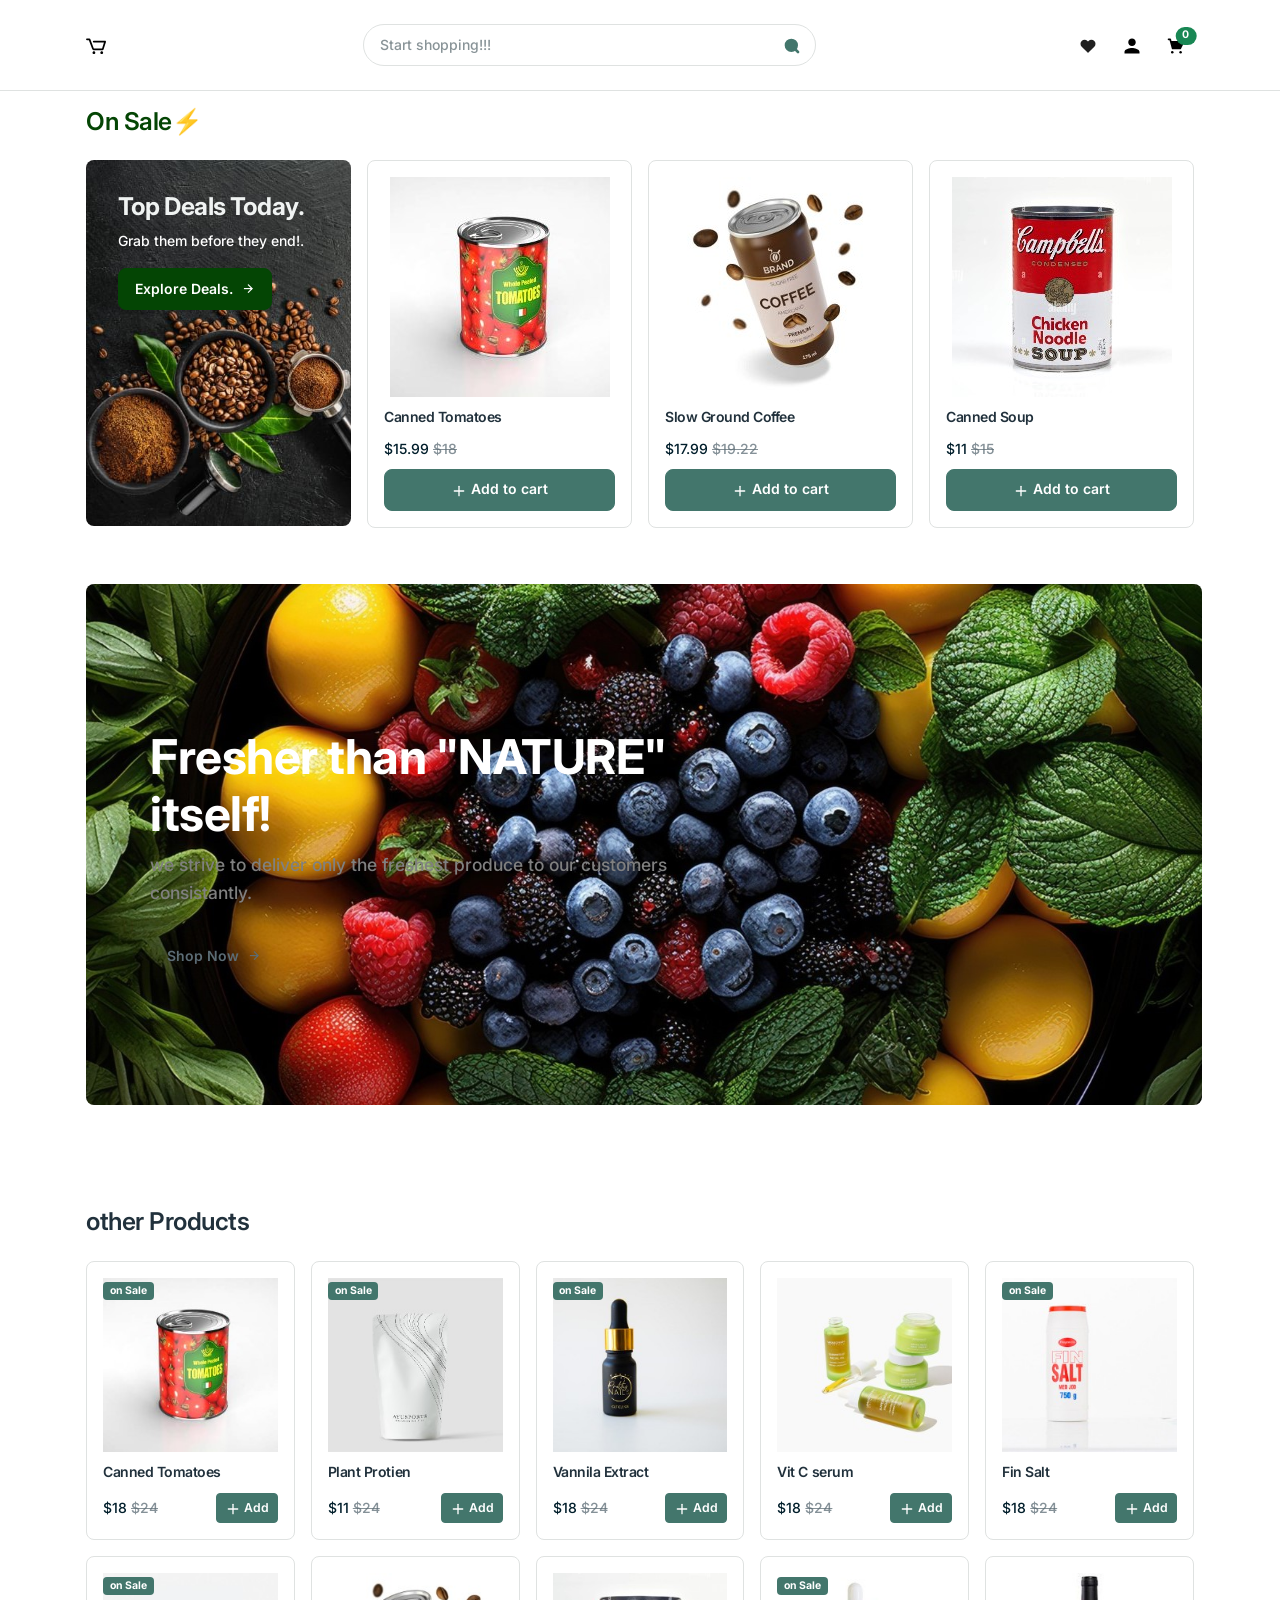
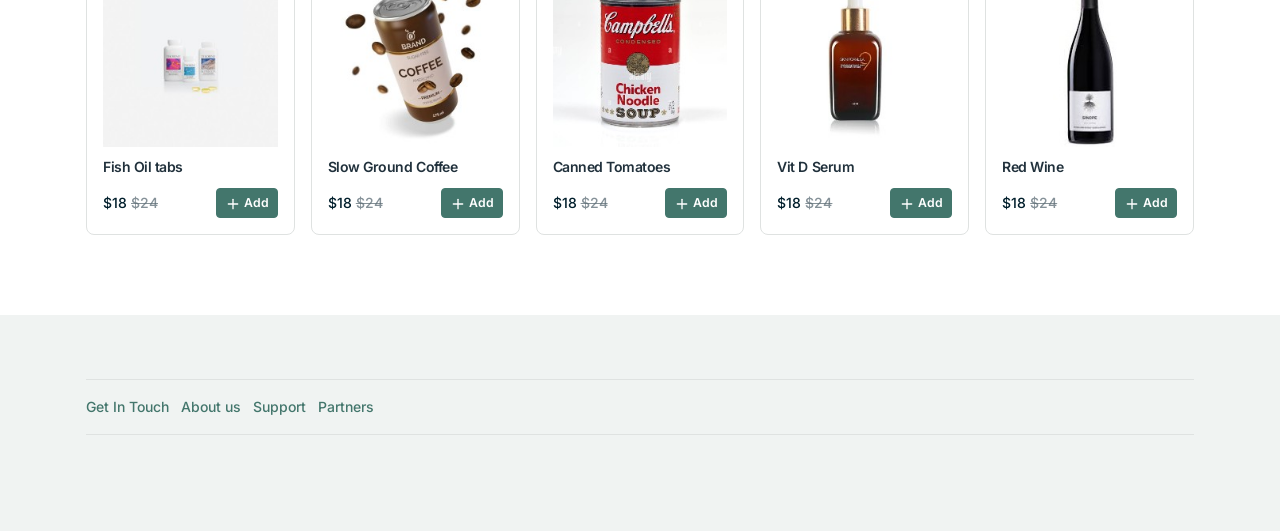
==== commit 4c6f19fb: "wrapping Up" ====
--- a/index.html
+++ b/index.html
@@ -849,29 +849,25 @@
     <!-- Modal -->
 
  <!-- footer -->
-<footer class="footer" style="background-color: #43766cc2; ">
+<footer class="footer" >
   <div class="container">
  
     <div class="border-top py-4" ">
       <div class="row align-items-center">
         <div class="col-lg-5 text-lg-start text-center mb-2 mb-lg-0">
           <ul class="list-inline mb-0">
-            <li class="list-inline-item text-dark">Payment Partners</li>
             <li class="list-inline-item">
-              <a href="#!"><img src="./assets/images/payment/amazonpay.svg" alt=""></a>
+              <a href="#!"><h6class="text-dark">Get In Touch</h6></a>
             </li>
             <li class="list-inline-item">
-              <a href="#!"><img src="./assets/images/payment/american-express.svg" alt=""></a>
-            </li>
-            <li class="list-inline-item">
-              <a href="#!"><img src="./assets/images/payment//mastercard.svg" alt=""></a>
-            </li>
-            <li class="list-inline-item">
-              <a href="#!"><img src="./assets/images/payment/paypal.svg" alt=""></a>
-            </li>
-            <li class="list-inline-item">
-              <a href="#!"><img src="./assets/images/payment/visa.svg" alt=""></a>
-            </li>
+                <a href="#!"><h6class="text-dark">About us</h6></a>
+              </li>
+              <li class="list-inline-item">
+                <a href="#!"><h6class="text-dark">Support</h6></a>
+              </li>
+              <li class="list-inline-item">
+                <a href="#!"><h6class="text-dark">Partners</h6></a>
+              </li>
           </ul>
         </div>
     
@@ -880,31 +876,9 @@
     </div>
     <div class="border-top py-4">
       <div class="row align-items-center">
-        <div class="col-md-6"><span class="small text-muted">© 2022 <span id="copyright"> -
-          <script>document.getElementById('copyright').appendChild(document.createTextNode(new Date().getFullYear()))</script>
-      </span>FreshCart eCommerce HTML Template.  All rights reserved. Powered by <a href="https://codescandy.com/">Codescandy</a>.</span></div>
+        
         <div class="col-md-6">
-          <ul class="list-inline text-md-end mb-0 small mt-3 mt-md-0">
-            <li class="list-inline-item text-muted">Follow us on</li>
-            <li class="list-inline-item me-1">
-              <a href="#!" class="btn btn-xs btn-social btn-icon"> <svg xmlns="http://www.w3.org/2000/svg" width="16" height="16" fill="currentColor"
-                  class="bi bi-facebook" viewBox="0 0 16 16">
-                  <path
-                    d="M16 8.049c0-4.446-3.582-8.05-8-8.05C3.58 0-.002 3.603-.002 8.05c0 4.017 2.926 7.347 6.75 7.951v-5.625h-2.03V8.05H6.75V6.275c0-2.017 1.195-3.131 3.022-3.131.876 0 1.791.157 1.791.157v1.98h-1.009c-.993 0-1.303.621-1.303 1.258v1.51h2.218l-.354 2.326H9.25V16c3.824-.604 6.75-3.934 6.75-7.951z" />
-                </svg></a></li>
-            <li class="list-inline-item me-1">
-              <a href="#!" class="btn btn-xs btn-social btn-icon"> <svg xmlns="http://www.w3.org/2000/svg" width="16" height="16" fill="currentColor"
-                  class="bi bi-twitter" viewBox="0 0 16 16">
-                  <path
-                    d="M5.026 15c6.038 0 9.341-5.003 9.341-9.334 0-.14 0-.282-.006-.422A6.685 6.685 0 0 0 16 3.542a6.658 6.658 0 0 1-1.889.518 3.301 3.301 0 0 0 1.447-1.817 6.533 6.533 0 0 1-2.087.793A3.286 3.286 0 0 0 7.875 6.03a9.325 9.325 0 0 1-6.767-3.429 3.289 3.289 0 0 0 1.018 4.382A3.323 3.323 0 0 1 .64 6.575v.045a3.288 3.288 0 0 0 2.632 3.218 3.203 3.203 0 0 1-.865.115 3.23 3.23 0 0 1-.614-.057 3.283 3.283 0 0 0 3.067 2.277A6.588 6.588 0 0 1 .78 13.58a6.32 6.32 0 0 1-.78-.045A9.344 9.344 0 0 0 5.026 15z" />
-                </svg></a></li>
-            <li class="list-inline-item">
-              <a href="#!" class="btn btn-xs btn-social btn-icon"><svg xmlns="http://www.w3.org/2000/svg" width="16" height="16" fill="currentColor"
-                  class="bi bi-instagram" viewBox="0 0 16 16">
-                  <path
-                    d="M8 0C5.829 0 5.556.01 4.703.048 3.85.088 3.269.222 2.76.42a3.917 3.917 0 0 0-1.417.923A3.927 3.927 0 0 0 .42 2.76C.222 3.268.087 3.85.048 4.7.01 5.555 0 5.827 0 8.001c0 2.172.01 2.444.048 3.297.04.852.174 1.433.372 1.942.205.526.478.972.923 1.417.444.445.89.719 1.416.923.51.198 1.09.333 1.942.372C5.555 15.99 5.827 16 8 16s2.444-.01 3.298-.048c.851-.04 1.434-.174 1.943-.372a3.916 3.916 0 0 0 1.416-.923c.445-.445.718-.891.923-1.417.197-.509.332-1.09.372-1.942C15.99 10.445 16 10.173 16 8s-.01-2.445-.048-3.299c-.04-.851-.175-1.433-.372-1.941a3.926 3.926 0 0 0-.923-1.417A3.911 3.911 0 0 0 13.24.42c-.51-.198-1.092-.333-1.943-.372C10.443.01 10.172 0 7.998 0h.003zm-.717 1.442h.718c2.136 0 2.389.007 3.232.046.78.035 1.204.166 1.486.275.373.145.64.319.92.599.28.28.453.546.598.92.11.281.24.705.275 1.485.039.843.047 1.096.047 3.231s-.008 2.389-.047 3.232c-.035.78-.166 1.203-.275 1.485a2.47 2.47 0 0 1-.599.919c-.28.28-.546.453-.92.598-.28.11-.704.24-1.485.276-.843.038-1.096.047-3.232.047s-2.39-.009-3.233-.047c-.78-.036-1.203-.166-1.485-.276a2.478 2.478 0 0 1-.92-.598 2.48 2.48 0 0 1-.6-.92c-.109-.281-.24-.705-.275-1.485-.038-.843-.046-1.096-.046-3.233 0-2.136.008-2.388.046-3.231.036-.78.166-1.204.276-1.486.145-.373.319-.64.599-.92.28-.28.546-.453.92-.598.282-.11.705-.24 1.485-.276.738-.034 1.024-.044 2.515-.045v.002zm4.988 1.328a.96.96 0 1 0 0 1.92.96.96 0 0 0 0-1.92zm-4.27 1.122a4.109 4.109 0 1 0 0 8.217 4.109 4.109 0 0 0 0-8.217zm0 1.441a2.667 2.667 0 1 1 0 5.334 2.667 2.667 0 0 1 0-5.334z" />
-                </svg></a></li>
-          </ul>
+     
         </div>
       </div>
 
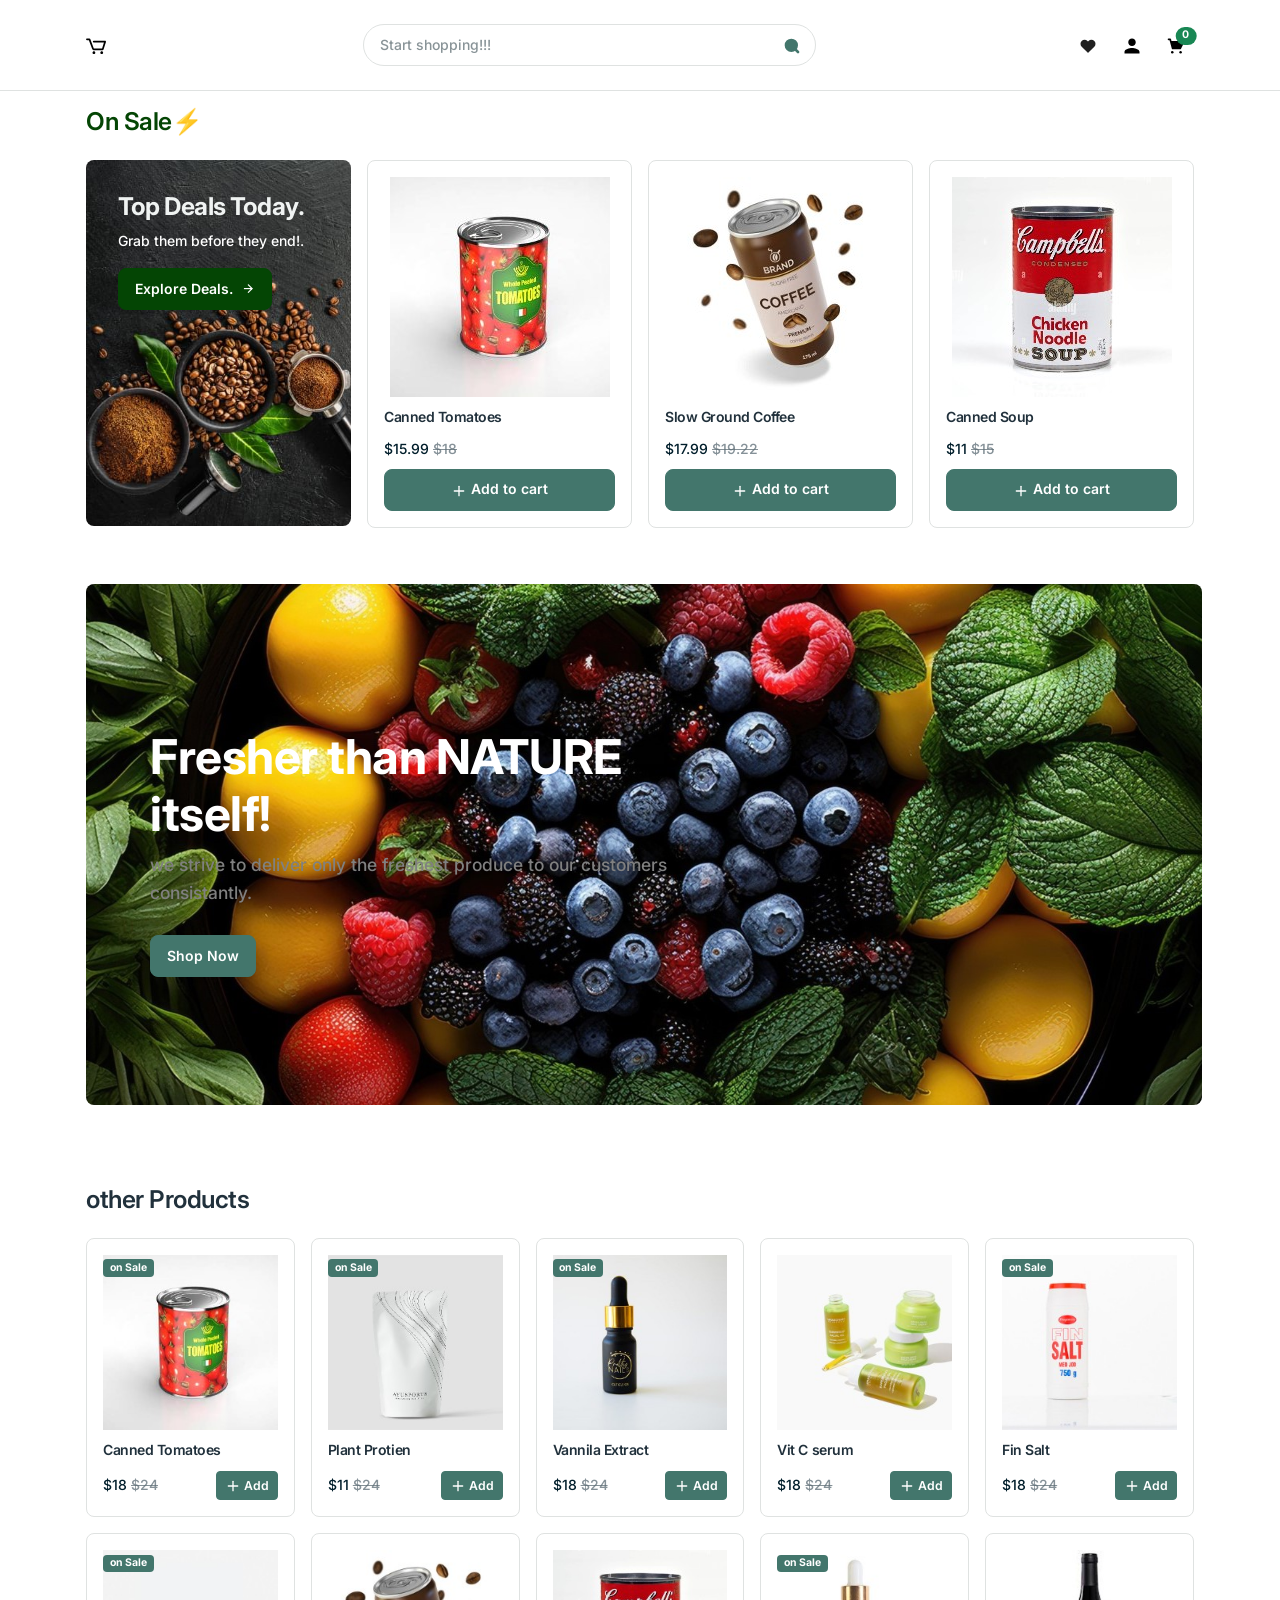
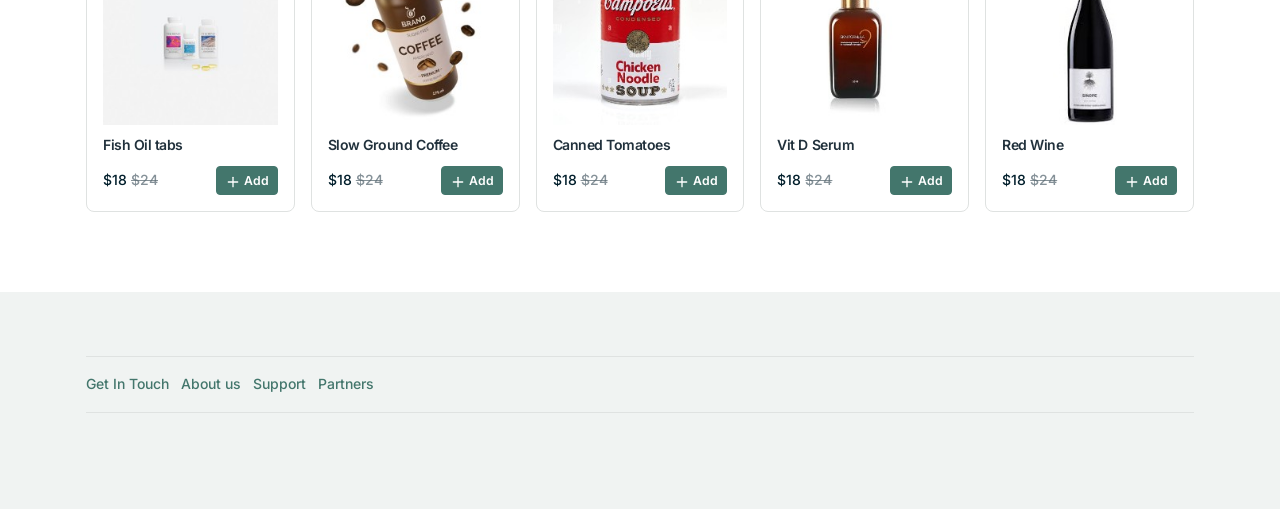
==== commit 52bd5c32: "finishing up" ====
--- a/index.html
+++ b/index.html
@@ -5,7 +5,7 @@
     <!-- Required meta tags -->
     <meta charset="utf-8">
     <meta name="viewport" content="width=device-width, initial-scale=1, shrink-to-fit=no">
-    <meta content="Codescandy" name="author">
+    <meta content="Trial Project" name="authored by Surya Baburaj">
     <title>eComm</title>
 
     <link href="./assets/libs/slick-carousel/slick/slick.css" rel="stylesheet" />
@@ -59,11 +59,11 @@
                 <div class="row w-100 align-items-center gx-lg-2 gx-0">
                     <div class="col-xxl-2 col-lg-3 col-md-6 col-5">
                         <a class="navbar-brand d-none d-lg-block" href="./index.html">
-						<img src="./assets/images/logo/freshcart-logo.svg" height="20" width="20" alt="eComm site Logo" />
+						<img src="./assets/images/logo/logo.svg" height="20" width="20" alt="eComm site Logo" />
 					</a>
                         <div class="d-flex justify-content-between w-100 d-lg-none">
                             <a class="navbar-brand" href="./index.html">
-							<img src="./assets/images/logo/freshcart-logo.svg" height="20" width="20"  alt="eCommerce HTML Template" />
+							<img src="./assets/images/logo/logo.svg" height="20" width="20"  alt="eComm site" />
 						</a>
                         </div>
                     </div>
@@ -139,7 +139,7 @@
 		<div class="container">
 			<div class="offcanvas offcanvas-start hide" tabindex="-1" id="navbar-default" aria-labelledby="navbar-defaultLabel" aria-modal="true" role="dialog">
 				<div class="offcanvas-header pb-1">
-					<a href="./index.html"><img src="../assets/images/logo/freshcart-logo.svg" width="20" alt="eCommsite"></a>
+					<a href="./index.html"><img src="./assets/images/icons/cart.svg" width="20" alt="eCommsite"></a>
 					<button type="button" class="btn-close" data-bs-dismiss="offcanvas" aria-label="Close"></button>
 				</div>
 				<div class="offcanvas-body">
@@ -366,29 +366,25 @@
         <section class="mt-8">
             <div class="container">
                 <div class="hero-slider">
-                    <div style="background: url(./assets/images/slider/slide-1.jpg) no-repeat; background-size: cover; border-radius: 0.5rem; background-position: center">
+                    <div style="background: url(./assets/images/slider/slide-1.jpg) no-repeat; background-size: cover;; border-radius: 0.5rem; background-position: center">
                         <div class="ps-lg-12 py-lg-16 col-xxl-5 col-md-7 py-14 px-8 text-xs-center">
 
-                            <h2 class="text-white display-5 fw-bolder mt-4">Fresher than "NATURE" itself!</h2>
+                            <h2 class="text-white display-5 fw-bolder mt-4">Fresher than NATURE itself!</h2>
                             <p class="lead" style="color: grey;">we strive to deliver only the freshest produce to our customers consistantly.</p>
-                            <a href="#!" class="btn mt-3" >
+                            <a href="#!" class="btn btn-primary mt-3">
+                                Shop Now
+                             </a>
+                        </div>
+                    </div>
+                    <div style="background: url(./assets/images/slider/slider-2.jpg) no-repeat; background-size: cover; height: 521px; border-radius: 0.5rem; background-position: center">
+                        <div class="ps-lg-12 py-lg-16 col-xxl-5 col-md-7 py-14 px-8 text-xs-center">
+                            <h2 class="text-light display-5 fw-bold mt-4">
+                                Your One-Stop desitnation to a good    
+                                <span class="text-primary">$LIFE</span>
+                            </h2>
+                            <p class="lead">Explore our wellness offers daily!.</p>
+                            <a href="#!" class="btn btn-primary mt-3">
                            Shop Now
-                           <i class="feather-icon icon-arrow-right ms-1"></i>
-                        </a>
-                        </div>
-                    </div>
-                    <div style="background: url(./assets/images/slider/slider-2.jpg) no-repeat; background-size: cover; border-radius: 0.5rem; background-position: center">
-                        <div class="ps-lg-12 py-lg-16 col-xxl-5 col-md-7 py-14 px-8 text-xs-center">
-                            <span class="badge text-bg-warning">Free Shipping - orders over $100</span>
-                            <h2 class="text-dark display-5 fw-bold mt-4">
-                                Free Shipping on
-                                <br /> orders over
-                                <span class="text-primary">$100</span>
-                            </h2>
-                            <p class="lead">Free Shipping to First-Time Customers Only, After promotions and discounts are applied.</p>
-                            <a href="#!" class="btn btn-dark mt-3">
-                           Shop Now
-                           <i class="feather-icon icon-arrow-right ms-1"></i>
                         </a>
                         </div>
                     </div>
